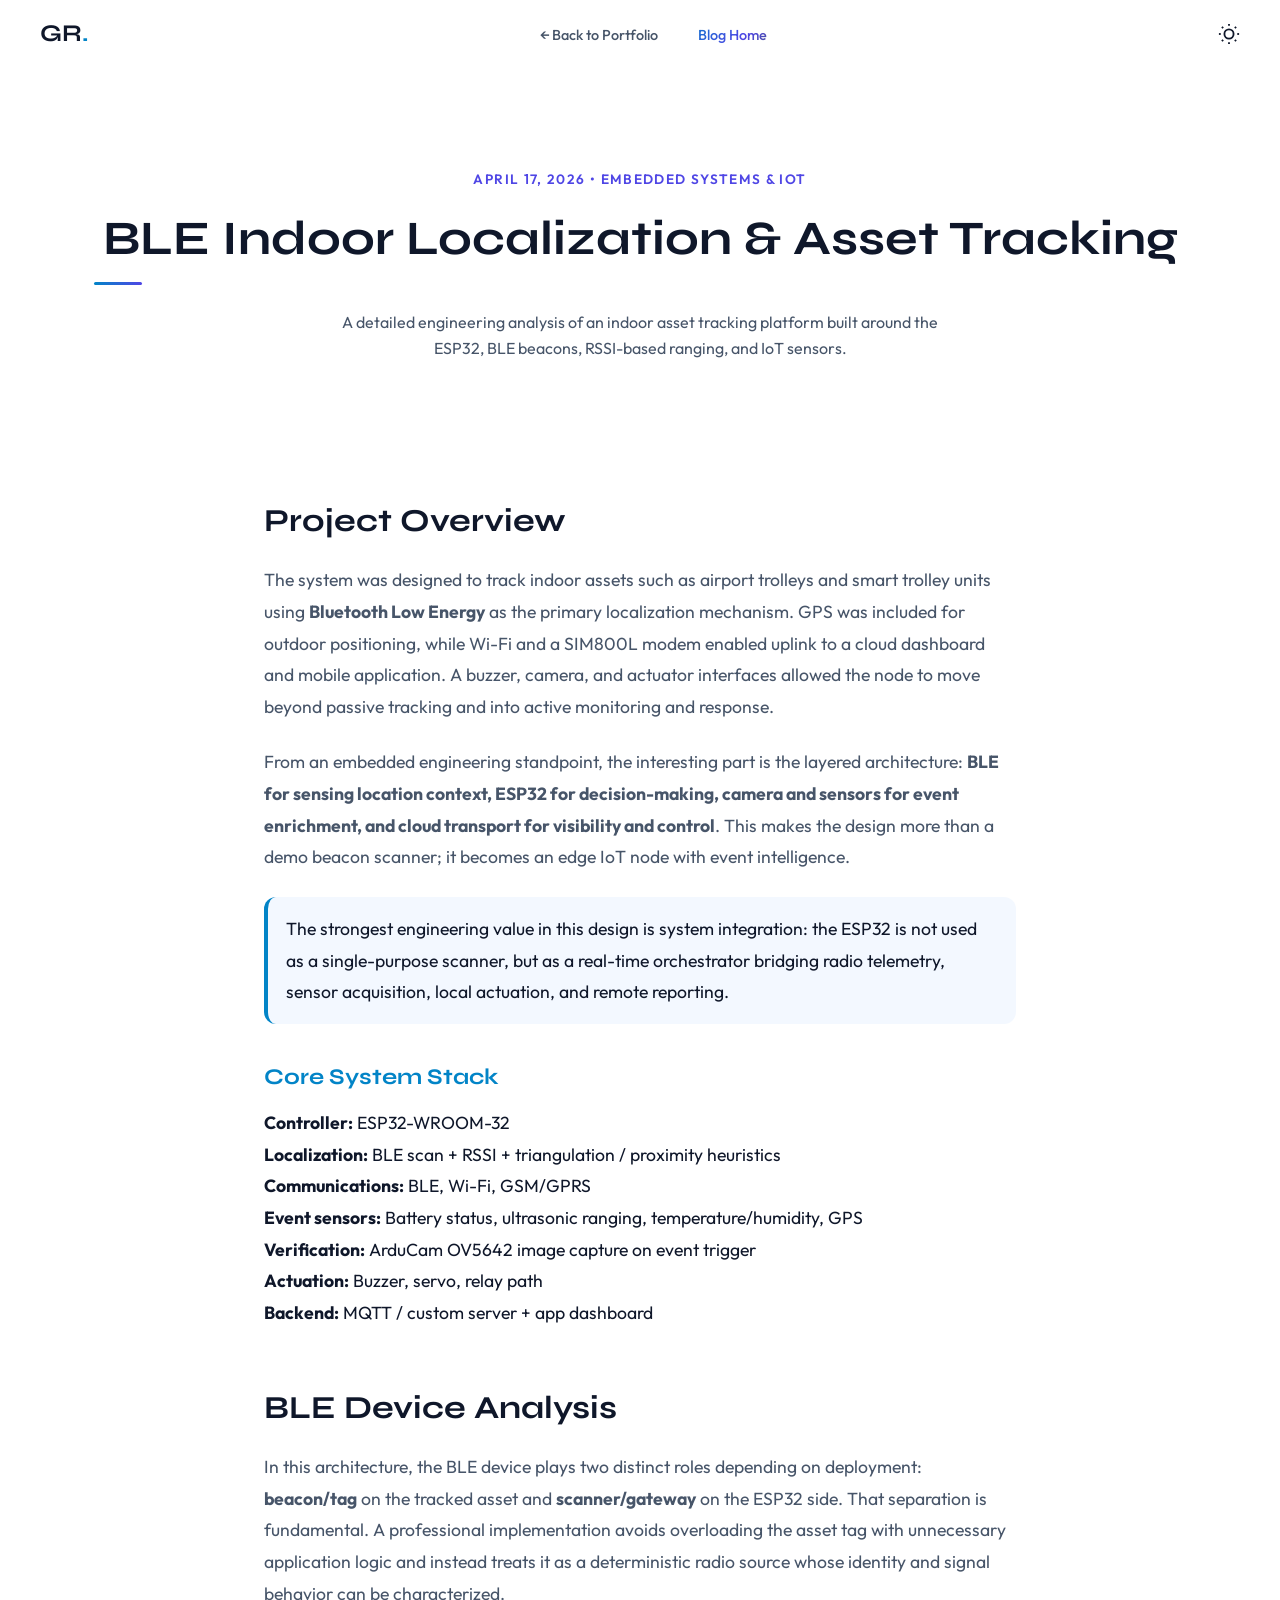
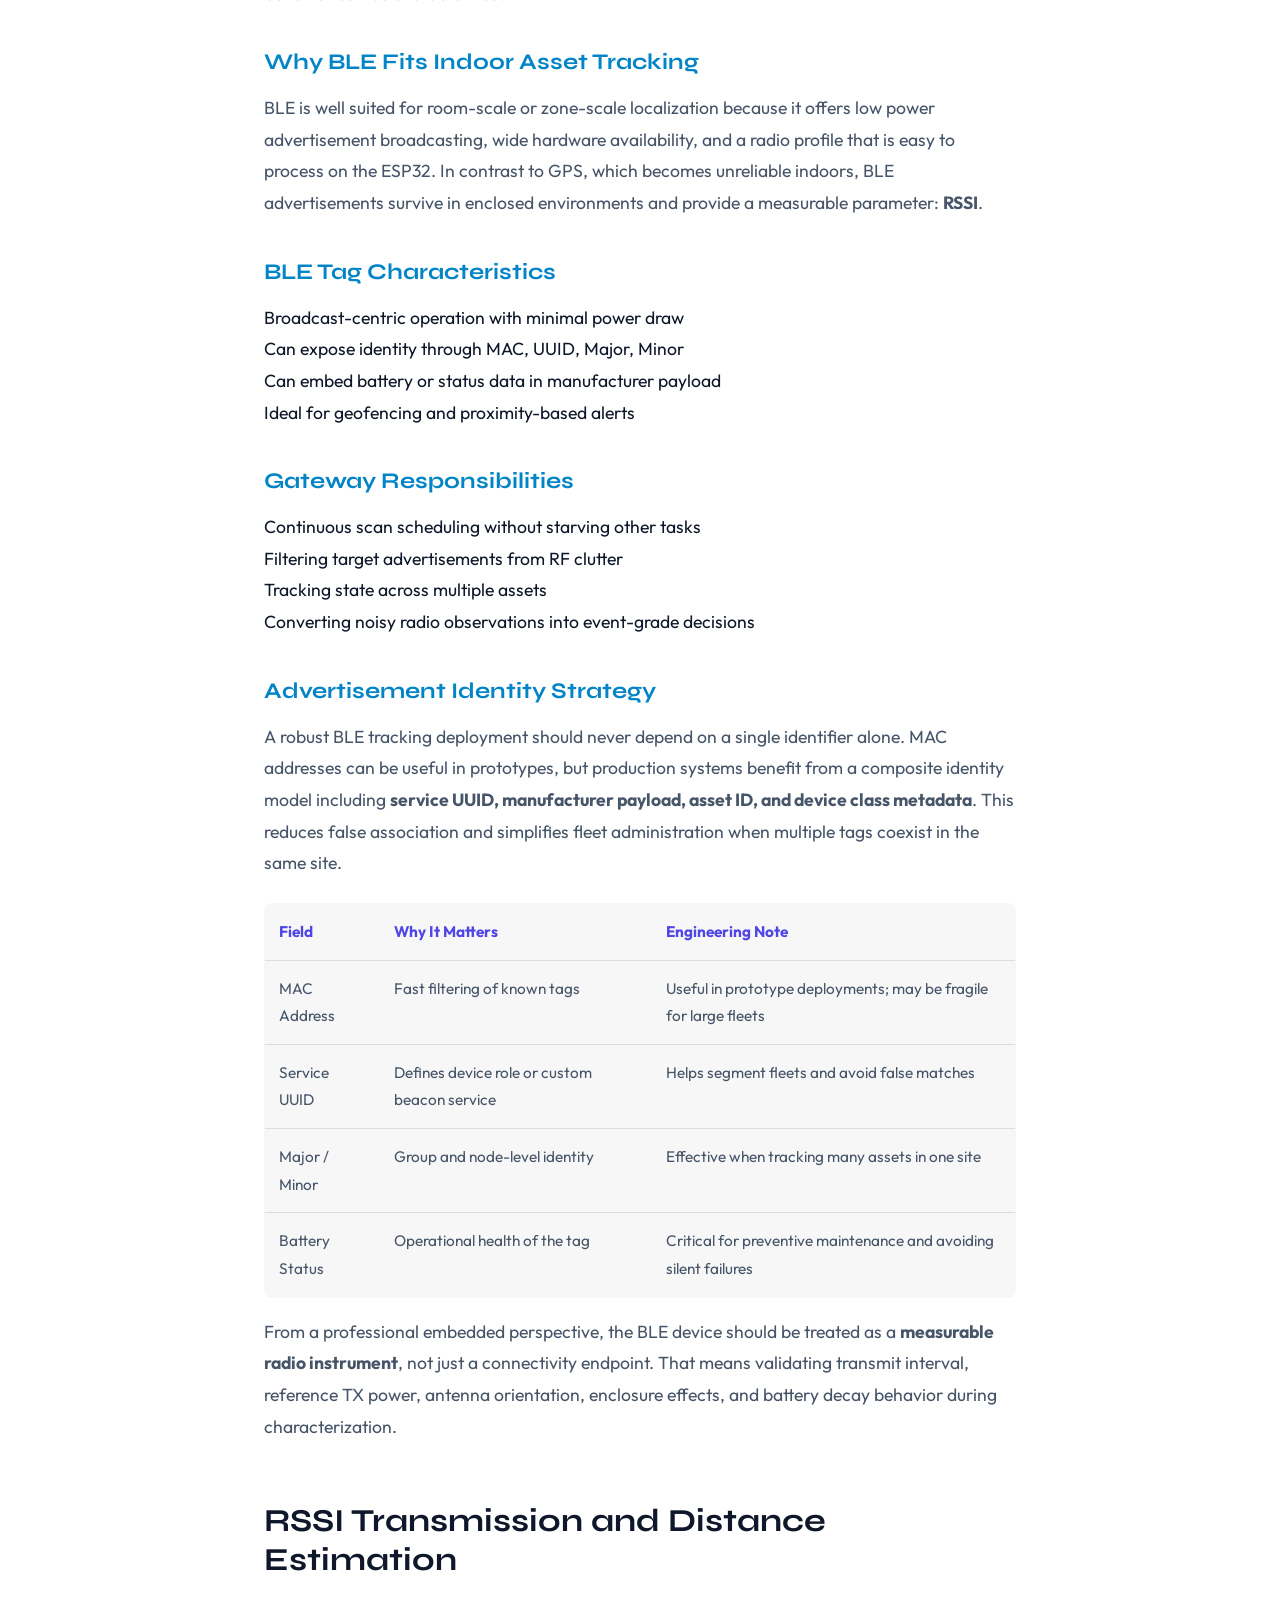
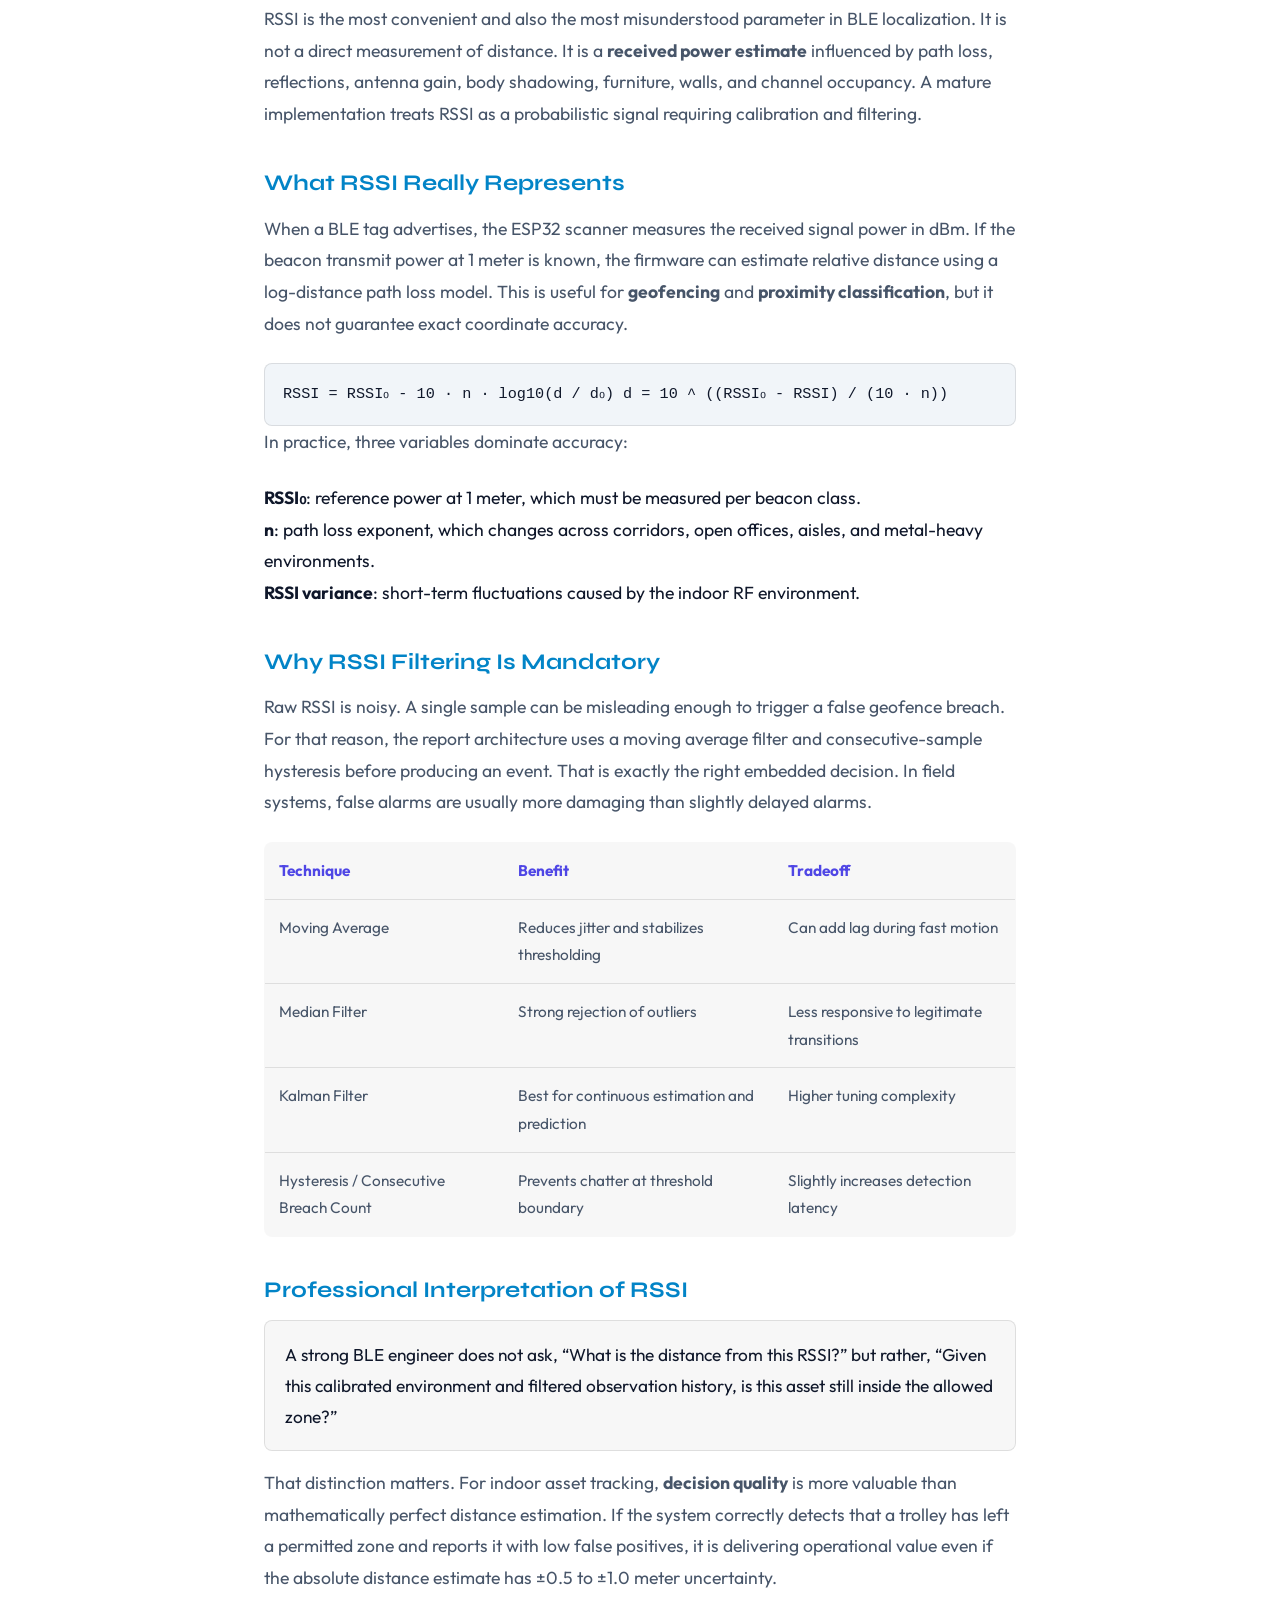
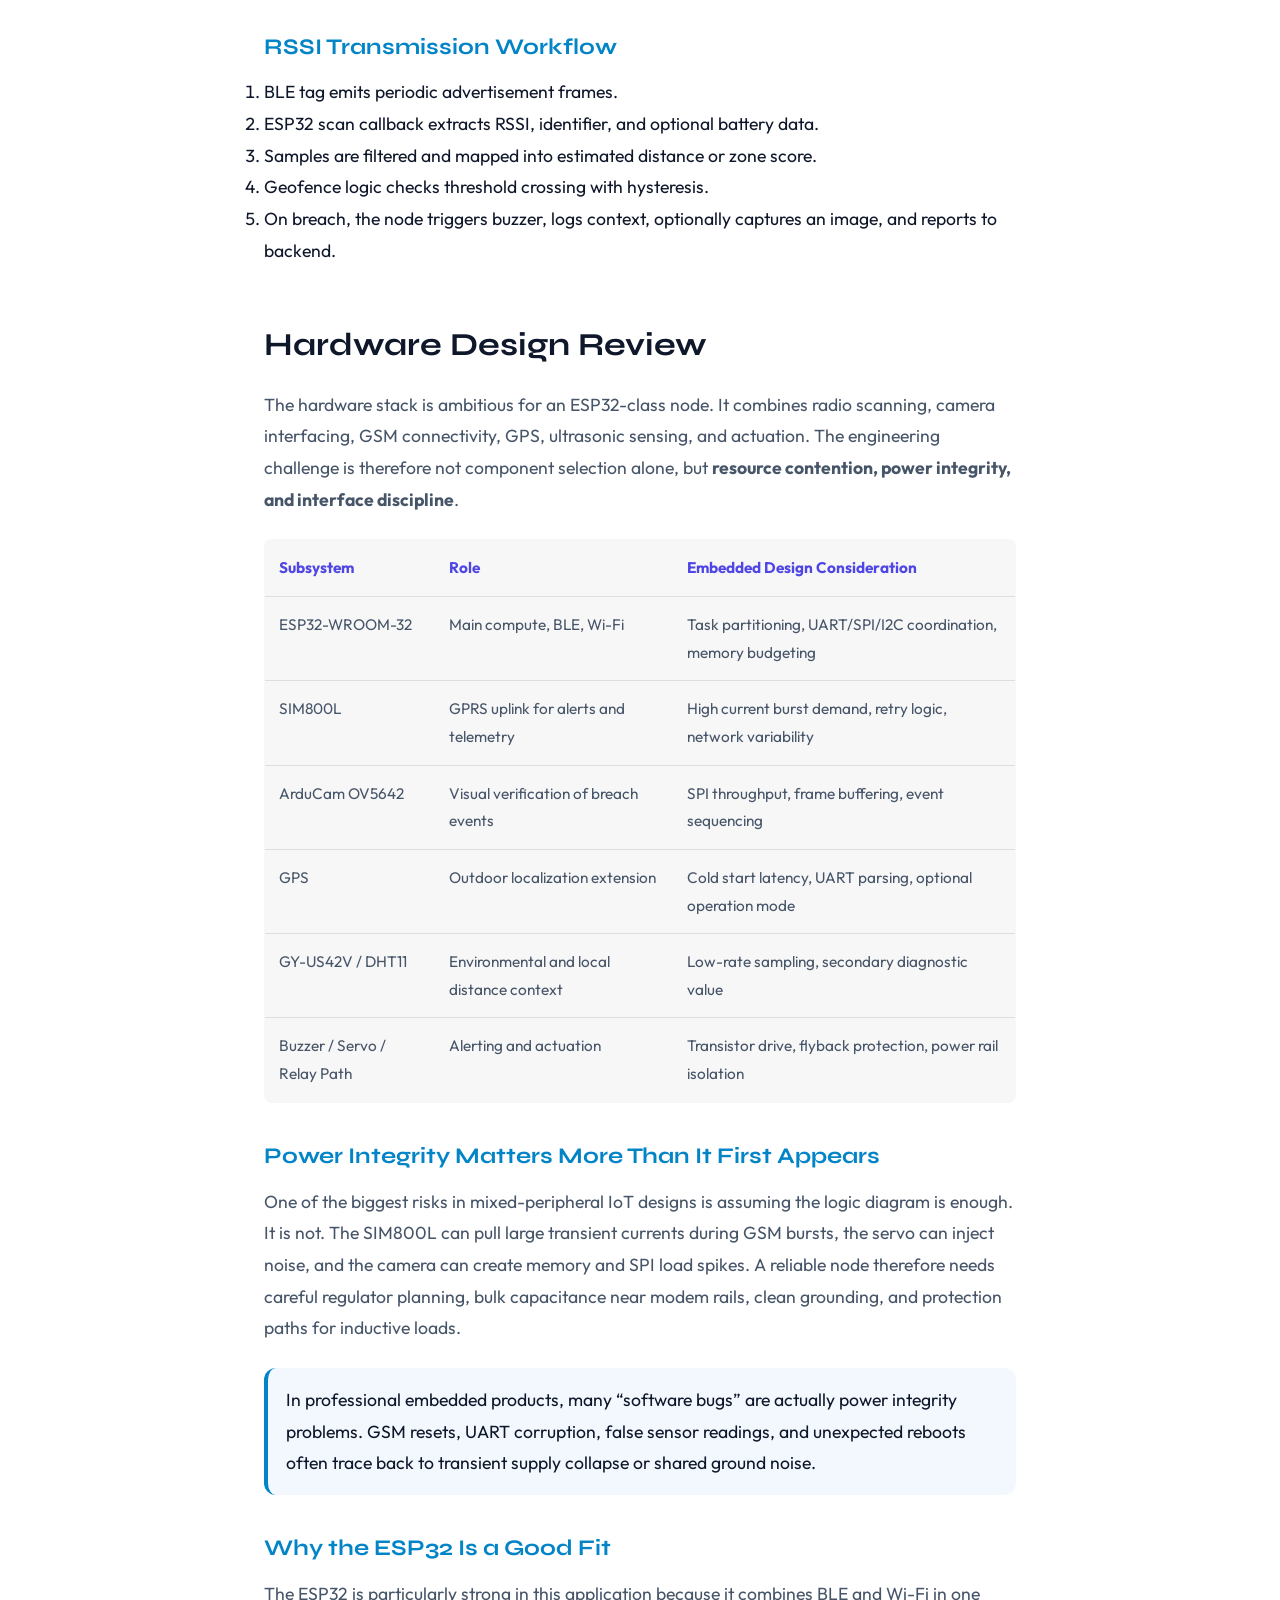
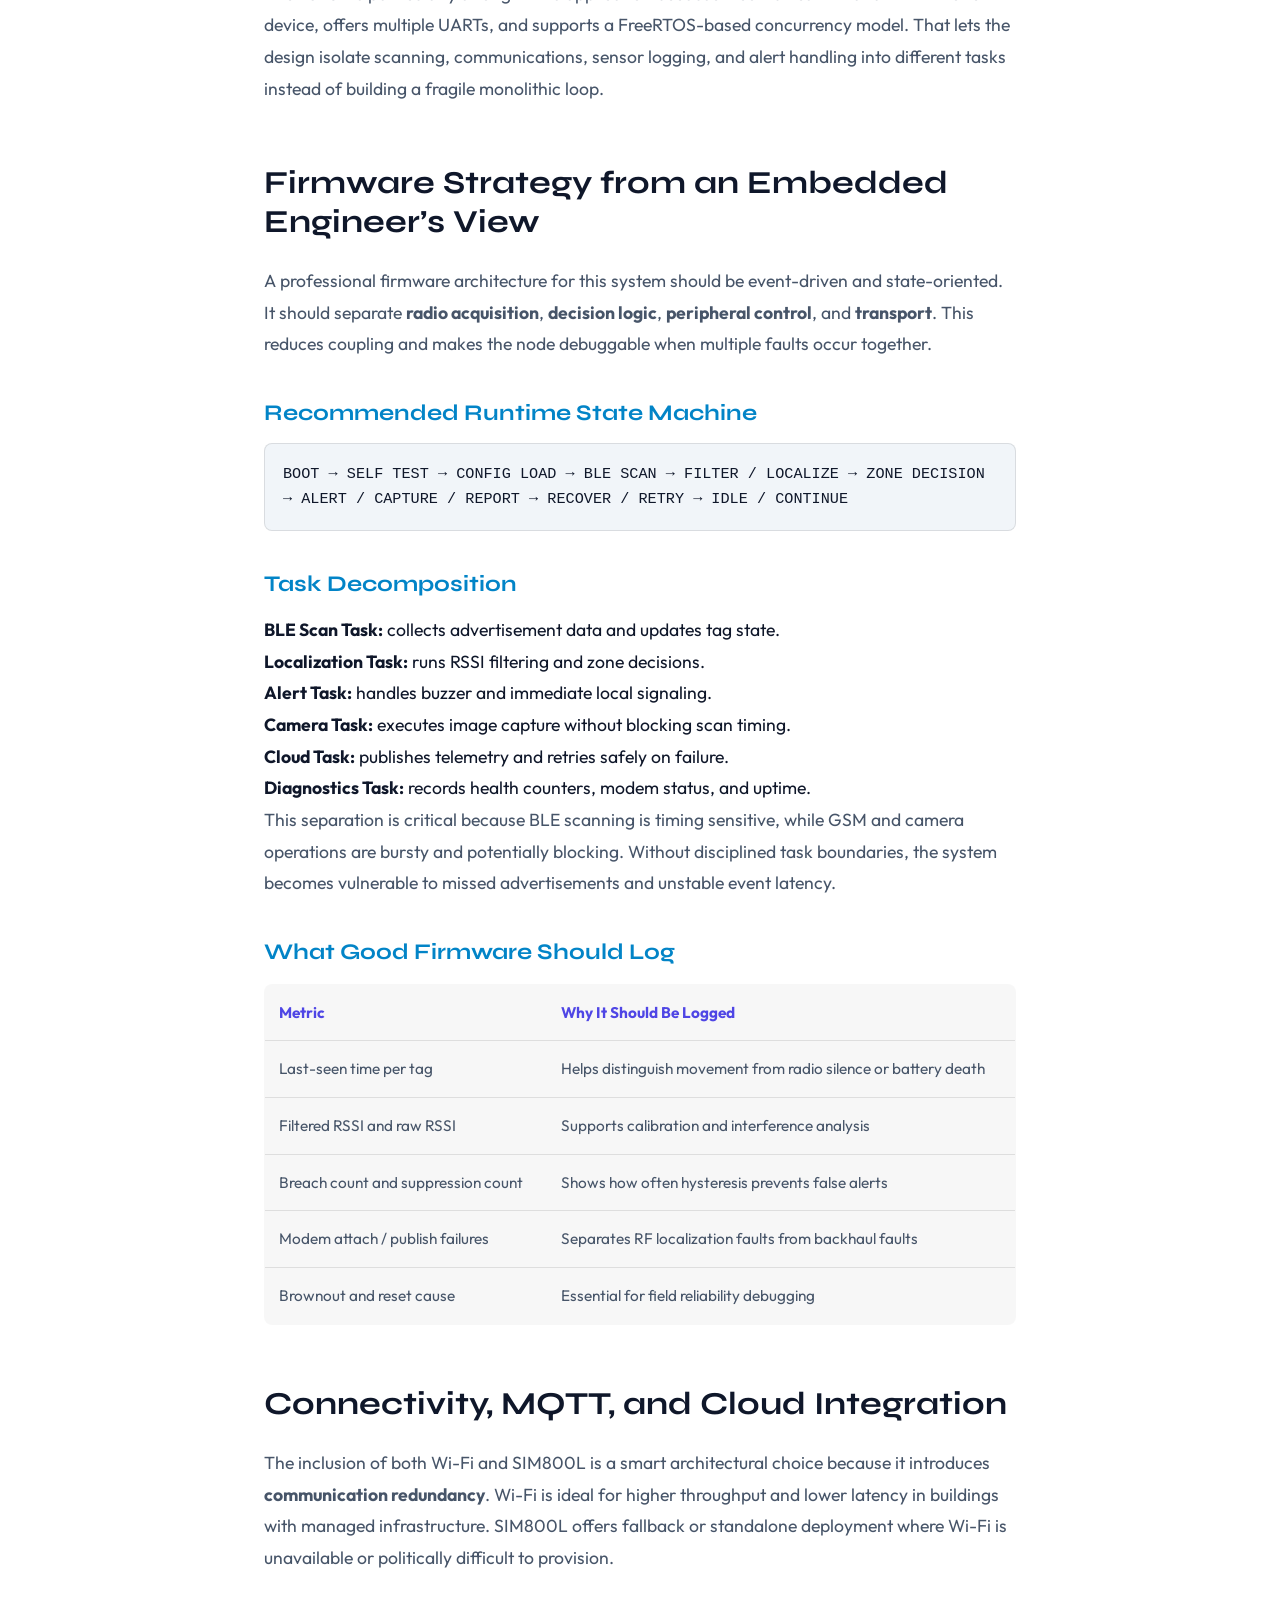
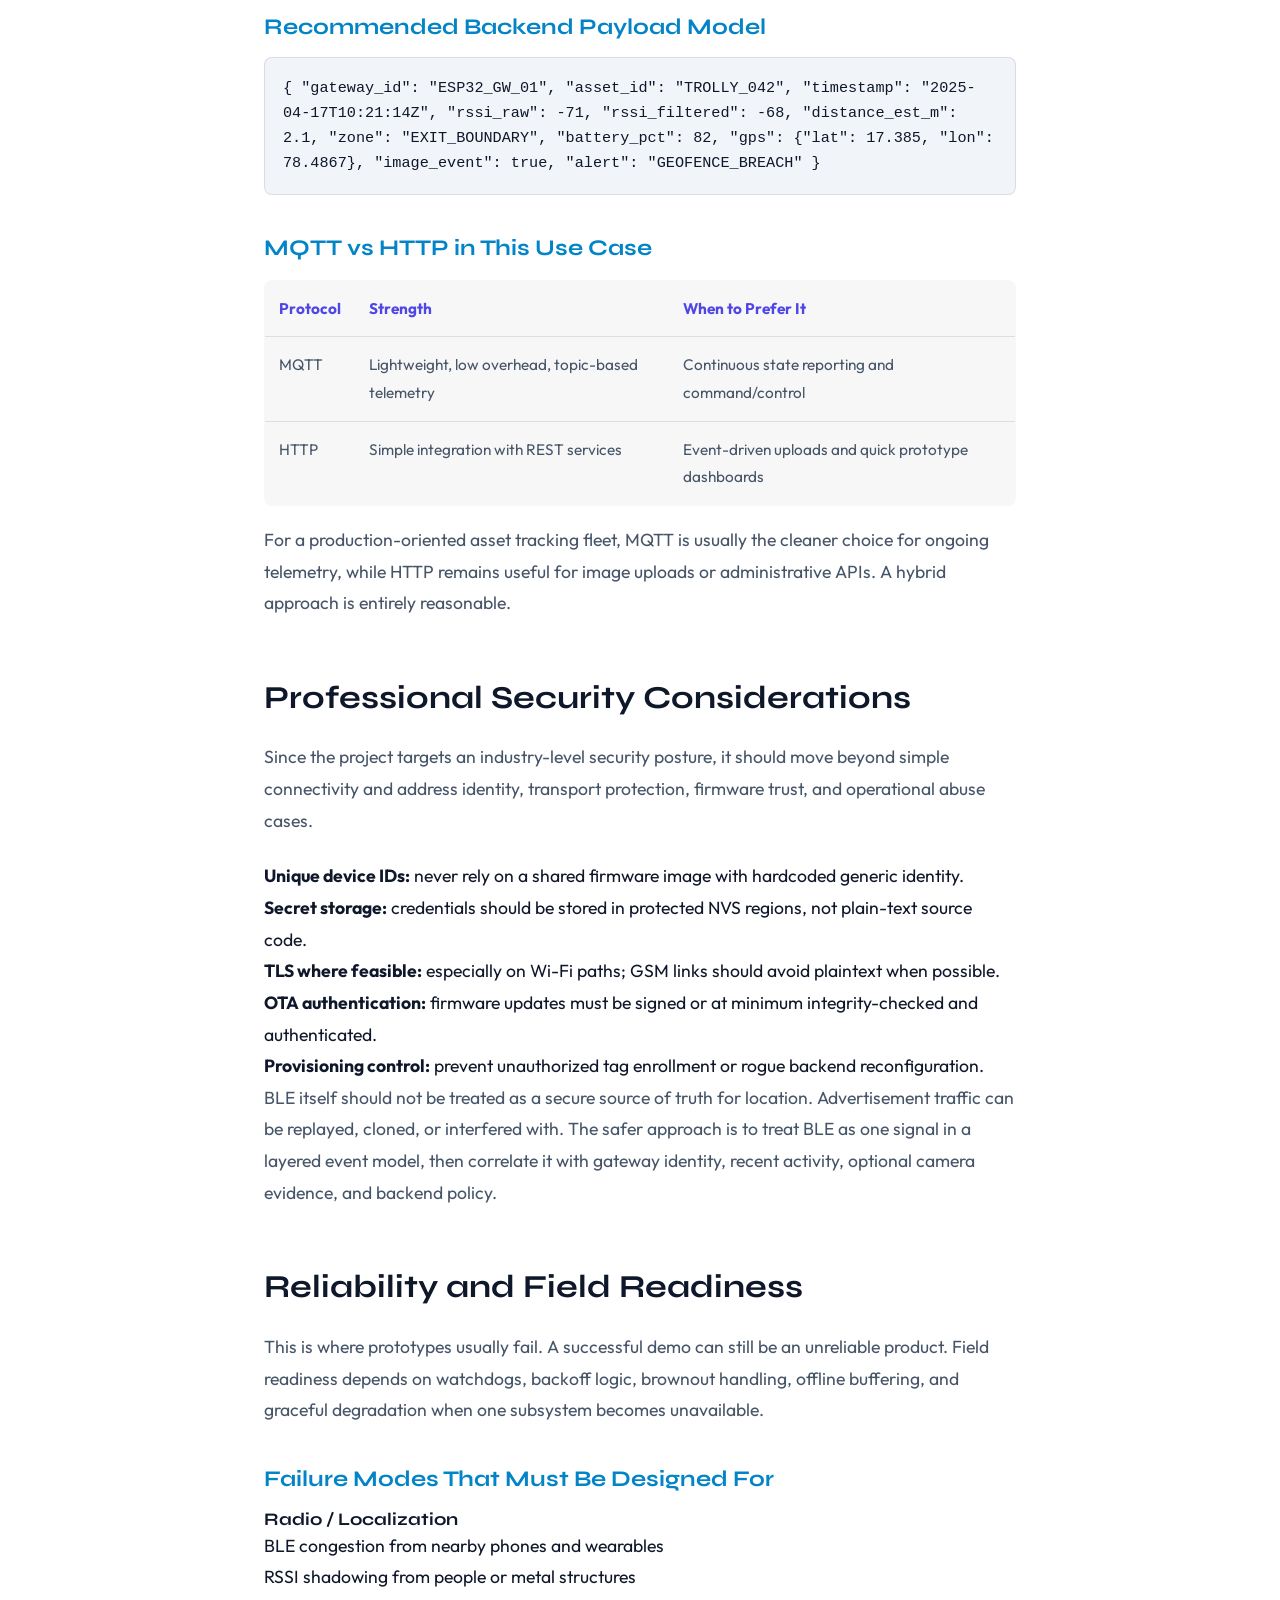
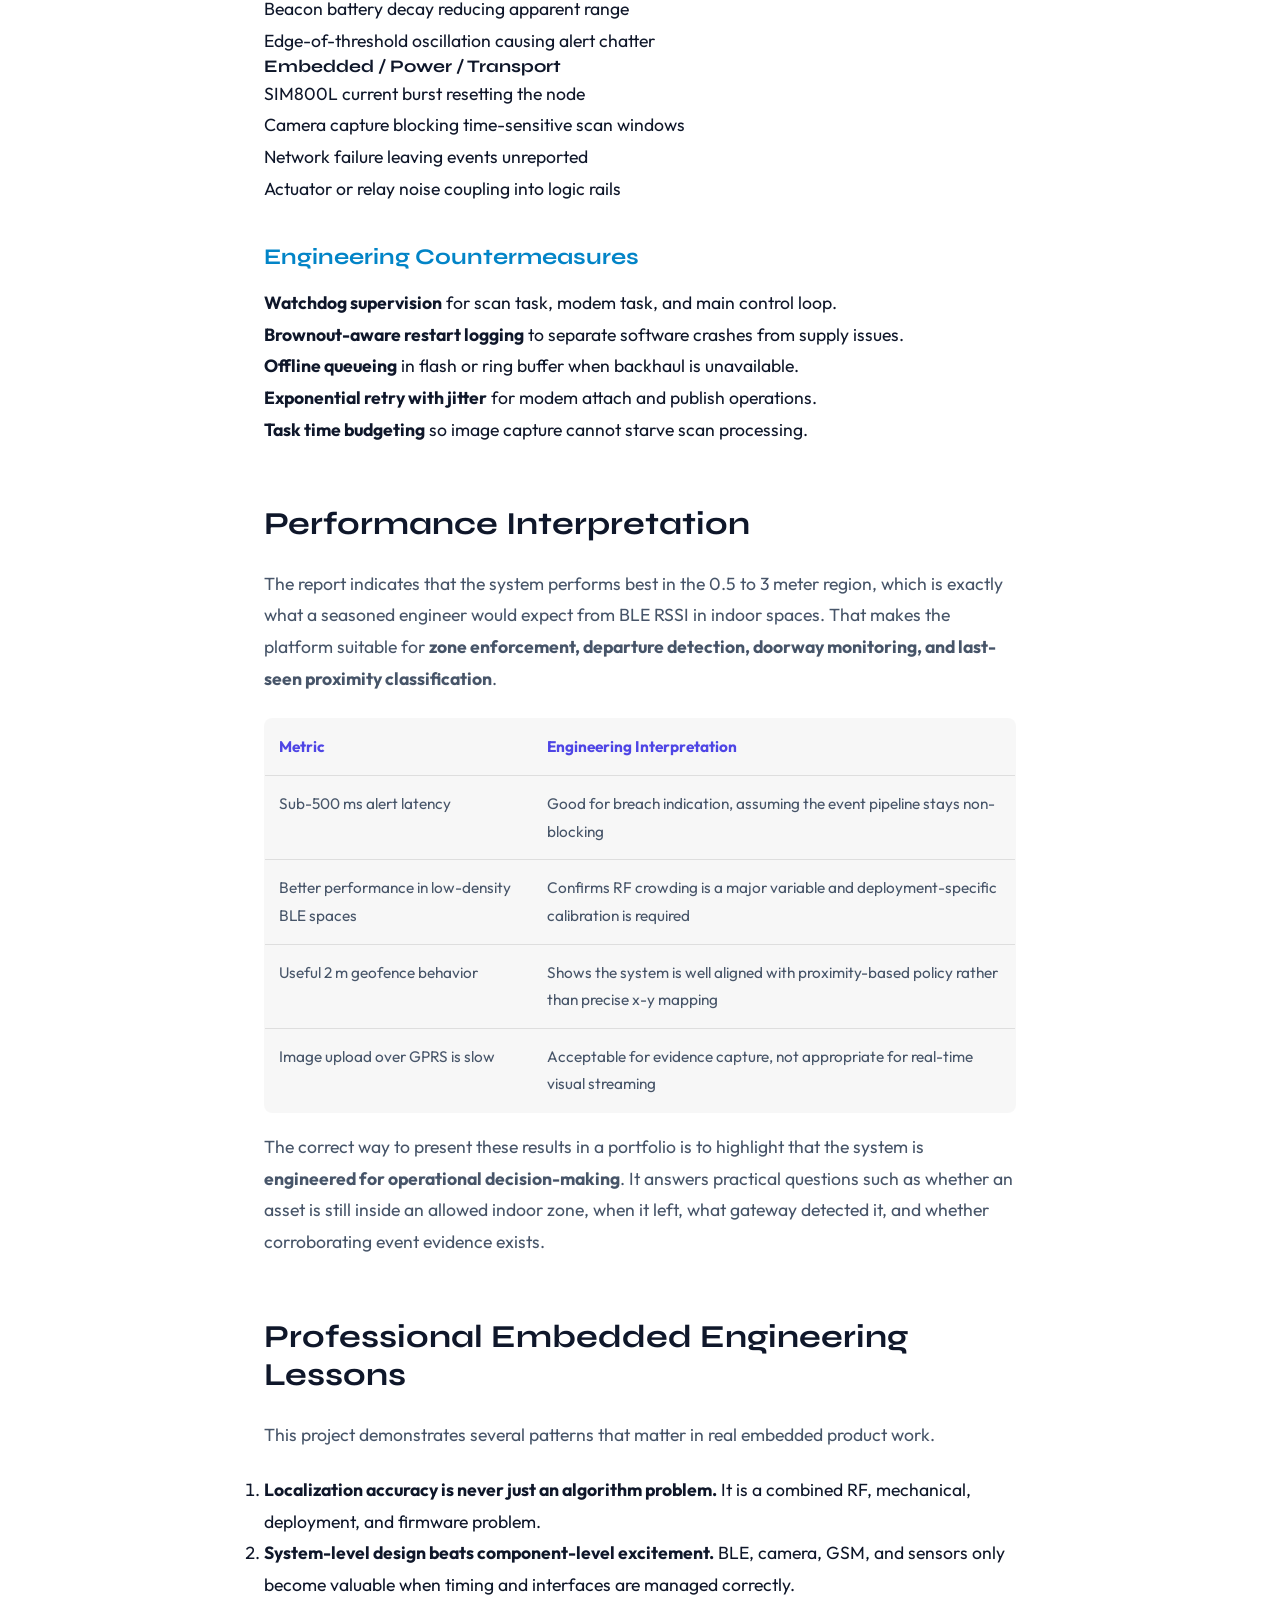
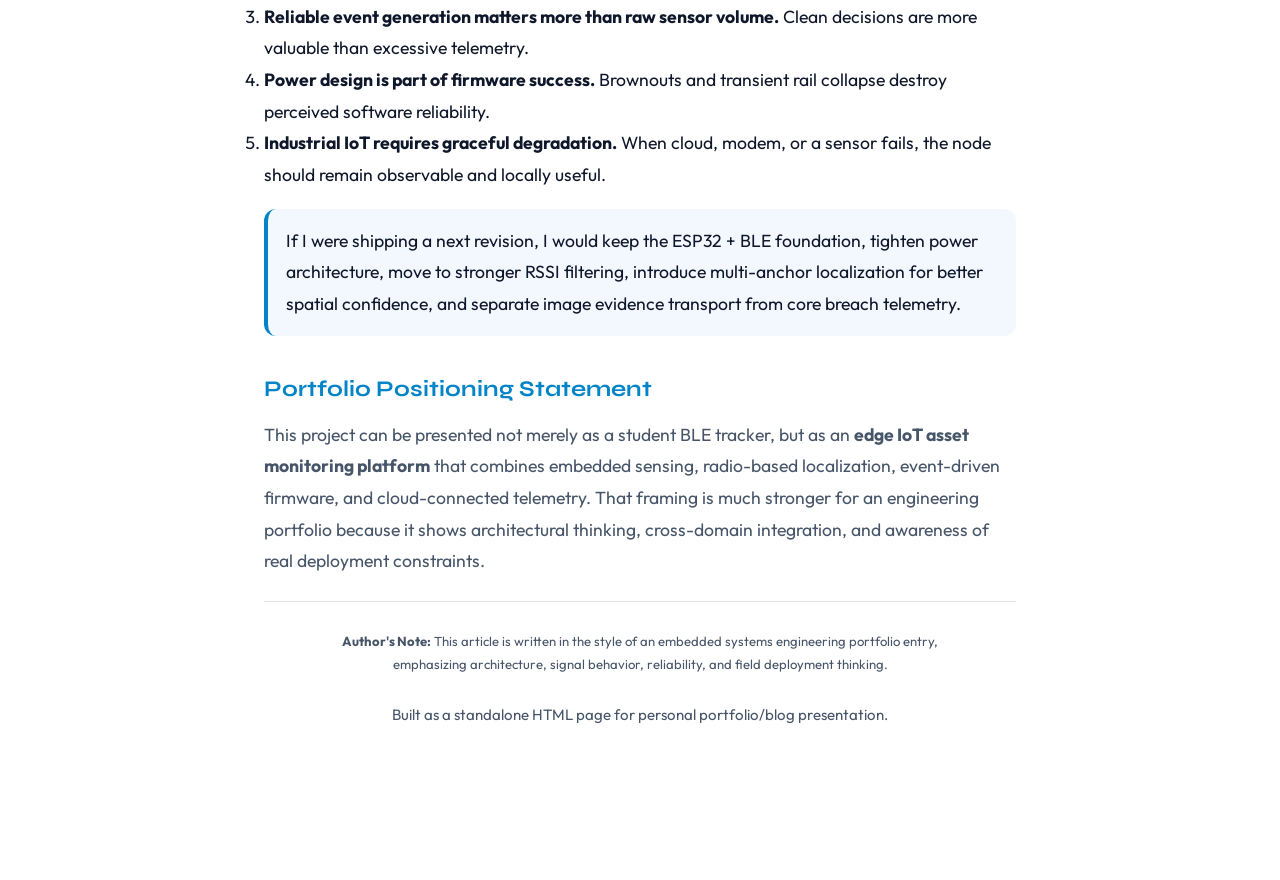
==== ble.html @ b91a42e0 "feat: add blog post for BLE indoor localization and asset tracking project" ====
<!DOCTYPE html>
<html lang="en">
<head>
  <meta charset="UTF-8" />
  <meta name="viewport" content="width=device-width, initial-scale=1.0" />
  <title>BLE Indoor Localization & Asset Tracking — Embedded Engineering Analysis</title>
  <meta name="description" content="A detailed engineering analysis of an indoor asset tracking platform built around the ESP32, BLE beacons, RSSI-based ranging, and IoT sensors." />
  <link rel="preconnect" href="https://fonts.googleapis.com" />
  <link rel="preconnect" href="https://fonts.gstatic.com" crossorigin />
  <link href="https://fonts.googleapis.com/css2?family=Outfit:wght@300;400;500;600;700&family=Syne:wght@400;500;600;700;800&display=swap" rel="stylesheet" />
  <link rel="stylesheet" href="style.css?v=20" />
  <script>
    const savedTheme = localStorage.getItem('theme');
    if (savedTheme === 'light' || (!savedTheme && window.matchMedia('(prefers-color-scheme: light)').matches)) {
      document.documentElement.setAttribute('data-theme', 'light');
    }
  </script>

  <style>
    .blog-header {
      padding: calc(var(--nav-h) + 100px) 40px 60px;
      text-align: center;
      position: relative;
    }
    .blog-meta {
      font-size: 0.85rem;
      color: var(--accent-2);
      text-transform: uppercase;
      letter-spacing: 0.1em;
      font-weight: 600;
      margin-bottom: 20px;
      display: block;
    }
    .blog-content {
      max-width: 800px;
      margin: 0 auto;
      font-size: 1.1rem;
      line-height: 1.8;
      color: var(--text);
    }
    .blog-content p {
      margin-bottom: 24px;
      color: var(--text-muted);
    }
    .blog-content h2 {
      font-size: 2rem;
      margin: 60px 0 24px;
      color: var(--text);
    }
    .blog-content h3 {
      font-size: 1.4rem;
      margin: 40px 0 16px;
      color: var(--accent);
    }
    .eyebrow {
      display: inline-block;
      padding: 8px 12px;
      border: 1px solid var(--surface-border);
      border-radius: 999px;
      color: var(--accent-2);
      background: rgba(140, 240, 216, 0.06);
      font-size: 0.9rem;
      margin-bottom: 18px;
    }
    .chip {
      background: rgba(255, 255, 255, 0.05);
      border: 1px solid var(--surface-border);
      color: var(--text);
      border-radius: 999px;
      padding: 8px 12px;
      font-size: 0.92rem;
      display: inline-block;
      margin: 4px 8px 4px 0;
    }
    .grid {
      display: grid;
      grid-template-columns: 1fr 1fr;
      gap: 24px;
      margin: 34px 0;
    }
    .card {
      background: var(--surface);
      border: 1px solid var(--surface-border);
      border-radius: var(--radius);
      padding: 24px;
    }
    .callout {
      border-left: 4px solid var(--accent);
      padding: 16px 18px;
      background: rgba(106, 166, 255, 0.08);
      border-radius: 12px;
      color: var(--text);
      margin: 18px 0;
    }
    .two-col {
      display: grid;
      grid-template-columns: repeat(2, minmax(0, 1fr));
      gap: 20px;
      margin-top: 18px;
    }
    table {
      width: 100%;
      border-collapse: collapse;
      overflow: hidden;
      border-radius: var(--radius-sm);
      margin: 18px 0;
      border: 1px solid var(--surface-border);
      background: var(--surface);
    }
    th,
    td {
      padding: 14px 14px;
      border-bottom: 1px solid var(--surface-border);
      text-align: left;
      vertical-align: top;
      font-size: 0.96rem;
    }
    th {
      color: var(--accent-2);
      background: rgba(255, 255, 255, 0.03);
      font-weight: 700;
    }
    td {
      color: var(--text-muted);
    }
    .code {
      background: var(--bg-alt);
      border: 1px solid var(--surface-border);
      border-radius: var(--radius-sm);
      padding: 18px;
      overflow-x: auto;
      font-size: 0.95rem;
      line-height: 1.65;
      font-family: 'Fira Code', monospace;
      color: var(--text);
    }
    .quote {
      font-size: 1.08rem;
      color: var(--text);
      margin: 16px 0;
      padding: 18px 20px;
      border: 1px solid var(--surface-border);
      border-radius: var(--radius-sm);
      background: var(--surface);
    }
    .small {
      font-size: 0.94rem;
      color: var(--text-muted);
    }
    @media (max-width: 900px) {
      .grid,
      .two-col {
        grid-template-columns: 1fr;
      }
      .blog-header {
        padding-top: calc(var(--nav-h) + 60px);
      }
      .card {
        padding: 20px;
      }
    }
  </style>
</head>
<body>
  <!-- ─── NAV ──────────────────────────────────────────────── -->
  <nav id="navbar" class="scrolled">
    <a href="index.html" class="nav-logo">GR<span class="accent">.</span></a>
    <ul class="nav-links">
      <li><a href="index.html">&larr; Back to Portfolio</a></li>
      <li><a href="blog.html" class="gradient-text">Blog Home</a></li>
    </ul>
    <div class="nav-controls" style="display: flex; align-items: center; gap: 16px;">
      <button id="theme-toggle" class="theme-btn" aria-label="Toggle theme" style="background: transparent; border: none; color: var(--text); cursor: pointer; display: flex; align-items: center;">
        <svg class="sun-icon" viewBox="0 0 24 24" fill="none" stroke="currentColor" stroke-width="2" style="width: 22px; height: 22px;">
          <circle cx="12" cy="12" r="5"></circle>
          <line x1="12" y1="1" x2="12" y2="3"></line>
          <line x1="12" y1="21" x2="12" y2="23"></line>
          <line x1="4.22" y1="4.22" x2="5.64" y2="5.64"></line>
          <line x1="18.36" y1="18.36" x2="19.78" y2="19.78"></line>
          <line x1="1" y1="12" x2="3" y2="12"></line>
          <line x1="21" y1="12" x2="23" y2="12"></line>
          <line x1="4.22" y1="19.78" x2="5.64" y2="18.36"></line>
          <line x1="18.36" y1="5.64" x2="19.78" y2="4.22"></line>
        </svg>
        <svg class="moon-icon" viewBox="0 0 24 24" fill="none" stroke="currentColor" stroke-width="2" style="width: 22px; height: 22px; display: none;">
          <path d="M21 12.79A9 9 0 1 1 11.21 3 7 7 0 0 0 21 12.79z"></path>
        </svg>
      </button>
      <button id="hamburger" aria-label="Toggle menu">
        <span></span><span></span><span></span>
      </button>
    </div>
  </nav>

  <!-- ─── HEADER ───────────────────────────────────────────── -->
  <header class="blog-header">
    <div class="container">
      <span class="blog-meta">April 17, 2026 • Embedded Systems & IoT</span>
      <h1 class="section-title" style="margin-bottom: 24px;">BLE Indoor Localization & Asset Tracking</h1>
      <p style="color: var(--text-muted); max-width: 600px; margin: 0 auto;">A detailed engineering analysis of an indoor asset tracking platform built around the ESP32, BLE beacons, RSSI-based ranging, and IoT sensors.</p>
    </div>
  </header>

  <!-- ─── CONTENT ──────────────────────────────────────────── -->
  <main class="section" style="padding-top: 20px;">
    <div class="container blog-content">
        <section id="overview">
            <h2>Project Overview</h2>
            <p>
                The system was designed to track indoor assets such as airport trolleys and smart trolley units
                using <strong>Bluetooth Low Energy</strong> as the primary localization mechanism. GPS was
                included for outdoor positioning, while Wi-Fi and a SIM800L modem enabled uplink to a cloud
                dashboard and mobile application. A buzzer, camera, and actuator interfaces allowed the node to
                move beyond passive tracking and into active monitoring and response.
            </p>
            <p>
                From an embedded engineering standpoint, the interesting part is the layered architecture:
                <strong>BLE for sensing location context, ESP32 for decision-making, camera and sensors for
                    event enrichment, and cloud transport for visibility and control</strong>. This makes the
                design more than a demo beacon scanner; it becomes an edge IoT node with event intelligence.
            </p>
            <div class="callout">
                The strongest engineering value in this design is system integration: the ESP32 is not used as a
                single-purpose scanner, but as a real-time orchestrator bridging radio telemetry, sensor
                acquisition, local actuation, and remote reporting.
            </div>
            <h3>Core System Stack</h3>
            <ul>
                <li><strong>Controller:</strong> ESP32-WROOM-32</li>
                <li><strong>Localization:</strong> BLE scan + RSSI + triangulation / proximity heuristics</li>
                <li><strong>Communications:</strong> BLE, Wi-Fi, GSM/GPRS</li>
                <li><strong>Event sensors:</strong> Battery status, ultrasonic ranging, temperature/humidity,
                    GPS</li>
                <li><strong>Verification:</strong> ArduCam OV5642 image capture on event trigger</li>
                <li><strong>Actuation:</strong> Buzzer, servo, relay path</li>
                <li><strong>Backend:</strong> MQTT / custom server + app dashboard</li>
            </ul>
        </section>

        <section id="ble-device">
            <h2>BLE Device Analysis</h2>
            <p>
                In this architecture, the BLE device plays two distinct roles depending on deployment:
                <strong>beacon/tag</strong> on the tracked asset and <strong>scanner/gateway</strong> on the ESP32 side.
                That separation is fundamental. A professional implementation avoids overloading the asset tag with
                unnecessary application logic and instead treats it as a deterministic radio source whose identity and
                signal behavior can be characterized.
            </p>

            <h3>Why BLE Fits Indoor Asset Tracking</h3>
            <p>
                BLE is well suited for room-scale or zone-scale localization because it offers low power advertisement
                broadcasting, wide hardware availability, and a radio profile that is easy to process on the ESP32. In
                contrast to GPS, which becomes unreliable indoors, BLE advertisements survive in enclosed environments
                and provide a measurable parameter: <strong>RSSI</strong>.
            </p>

            <h3>BLE Tag Characteristics</h3>
            <ul>
                <li>Broadcast-centric operation with minimal power draw</li>
                <li>Can expose identity through MAC, UUID, Major, Minor</li>
                <li>Can embed battery or status data in manufacturer payload</li>
                <li>Ideal for geofencing and proximity-based alerts</li>
            </ul>
            <h3>Gateway Responsibilities</h3>
            <ul>
                <li>Continuous scan scheduling without starving other tasks</li>
                <li>Filtering target advertisements from RF clutter</li>
                <li>Tracking state across multiple assets</li>
                <li>Converting noisy radio observations into event-grade decisions</li>
            </ul>

            <h3>Advertisement Identity Strategy</h3>
            <p>
                A robust BLE tracking deployment should never depend on a single identifier alone. MAC addresses can be
                useful in prototypes, but production systems benefit from a composite identity model including
                <strong>service UUID, manufacturer payload, asset ID, and device class metadata</strong>. This reduces
                false association and simplifies fleet administration when multiple tags coexist in the same site.
            </p>

            <table>
                <thead>
                    <tr>
                        <th>Field</th>
                        <th>Why It Matters</th>
                        <th>Engineering Note</th>
                    </tr>
                </thead>
                <tbody>
                    <tr>
                        <td>MAC Address</td>
                        <td>Fast filtering of known tags</td>
                        <td>Useful in prototype deployments; may be fragile for large fleets</td>
                    </tr>
                    <tr>
                        <td>Service UUID</td>
                        <td>Defines device role or custom beacon service</td>
                        <td>Helps segment fleets and avoid false matches</td>
                    </tr>
                    <tr>
                        <td>Major / Minor</td>
                        <td>Group and node-level identity</td>
                        <td>Effective when tracking many assets in one site</td>
                    </tr>
                    <tr>
                        <td>Battery Status</td>
                        <td>Operational health of the tag</td>
                        <td>Critical for preventive maintenance and avoiding silent failures</td>
                    </tr>
                </tbody>
            </table>

            <p>
                From a professional embedded perspective, the BLE device should be treated as a <strong>measurable radio
                    instrument</strong>, not just a connectivity endpoint. That means validating transmit interval,
                reference TX power, antenna orientation, enclosure effects, and battery decay behavior during
                characterization.
            </p>
        </section>

        <section id="rssi">
            <h2>RSSI Transmission and Distance Estimation</h2>
            <p>
                RSSI is the most convenient and also the most misunderstood parameter in BLE localization. It is not a
                direct measurement of distance. It is a <strong>received power estimate</strong> influenced by path
                loss, reflections, antenna gain, body shadowing, furniture, walls, and channel occupancy. A mature
                implementation treats RSSI as a probabilistic signal requiring calibration and filtering.
            </p>

            <h3>What RSSI Really Represents</h3>
            <p>
                When a BLE tag advertises, the ESP32 scanner measures the received signal power in dBm. If the beacon
                transmit power at 1 meter is known, the firmware can estimate relative distance using a log-distance
                path loss model. This is useful for <strong>geofencing</strong> and <strong>proximity
                    classification</strong>, but it does not guarantee exact coordinate accuracy.
            </p>

            <div class="code">RSSI = RSSI₀ - 10 · n · log10(d / d₀)

                d = 10 ^ ((RSSI₀ - RSSI) / (10 · n))</div>

            <p>
                In practice, three variables dominate accuracy:
            </p>
            <ul>
                <li><strong>RSSI₀</strong>: reference power at 1 meter, which must be measured per beacon class.</li>
                <li><strong>n</strong>: path loss exponent, which changes across corridors, open offices, aisles, and
                    metal-heavy environments.</li>
                <li><strong>RSSI variance</strong>: short-term fluctuations caused by the indoor RF environment.</li>
            </ul>

            <h3>Why RSSI Filtering Is Mandatory</h3>
            <p>
                Raw RSSI is noisy. A single sample can be misleading enough to trigger a false geofence breach. For that
                reason, the report architecture uses a moving average filter and consecutive-sample hysteresis before
                producing an event. That is exactly the right embedded decision. In field systems, false alarms are
                usually more damaging than slightly delayed alarms.
            </p>

            <table>
                <thead>
                    <tr>
                        <th>Technique</th>
                        <th>Benefit</th>
                        <th>Tradeoff</th>
                    </tr>
                </thead>
                <tbody>
                    <tr>
                        <td>Moving Average</td>
                        <td>Reduces jitter and stabilizes thresholding</td>
                        <td>Can add lag during fast motion</td>
                    </tr>
                    <tr>
                        <td>Median Filter</td>
                        <td>Strong rejection of outliers</td>
                        <td>Less responsive to legitimate transitions</td>
                    </tr>
                    <tr>
                        <td>Kalman Filter</td>
                        <td>Best for continuous estimation and prediction</td>
                        <td>Higher tuning complexity</td>
                    </tr>
                    <tr>
                        <td>Hysteresis / Consecutive Breach Count</td>
                        <td>Prevents chatter at threshold boundary</td>
                        <td>Slightly increases detection latency</td>
                    </tr>
                </tbody>
            </table>

            <h3>Professional Interpretation of RSSI</h3>
            <div class="quote">
                A strong BLE engineer does not ask, “What is the distance from this RSSI?” but rather, “Given this
                calibrated environment and filtered observation history, is this asset still inside the allowed zone?”
            </div>

            <p>
                That distinction matters. For indoor asset tracking, <strong>decision quality</strong> is more valuable
                than mathematically perfect distance estimation. If the system correctly detects that a trolley has left
                a permitted zone and reports it with low false positives, it is delivering operational value even if the
                absolute distance estimate has ±0.5 to ±1.0 meter uncertainty.
            </p>

            <h3>RSSI Transmission Workflow</h3>
            <ol>
                <li>BLE tag emits periodic advertisement frames.</li>
                <li>ESP32 scan callback extracts RSSI, identifier, and optional battery data.</li>
                <li>Samples are filtered and mapped into estimated distance or zone score.</li>
                <li>Geofence logic checks threshold crossing with hysteresis.</li>
                <li>On breach, the node triggers buzzer, logs context, optionally captures an image, and reports to
                    backend.</li>
            </ol>
        </section>

        <section id="hardware">
            <h2>Hardware Design Review</h2>
            <p>
                The hardware stack is ambitious for an ESP32-class node. It combines radio scanning, camera interfacing,
                GSM connectivity, GPS, ultrasonic sensing, and actuation. The engineering challenge is therefore not
                component selection alone, but <strong>resource contention, power integrity, and interface
                    discipline</strong>.
            </p>

            <table>
                <thead>
                    <tr>
                        <th>Subsystem</th>
                        <th>Role</th>
                        <th>Embedded Design Consideration</th>
                    </tr>
                </thead>
                <tbody>
                    <tr>
                        <td>ESP32-WROOM-32</td>
                        <td>Main compute, BLE, Wi-Fi</td>
                        <td>Task partitioning, UART/SPI/I2C coordination, memory budgeting</td>
                    </tr>
                    <tr>
                        <td>SIM800L</td>
                        <td>GPRS uplink for alerts and telemetry</td>
                        <td>High current burst demand, retry logic, network variability</td>
                    </tr>
                    <tr>
                        <td>ArduCam OV5642</td>
                        <td>Visual verification of breach events</td>
                        <td>SPI throughput, frame buffering, event sequencing</td>
                    </tr>
                    <tr>
                        <td>GPS</td>
                        <td>Outdoor localization extension</td>
                        <td>Cold start latency, UART parsing, optional operation mode</td>
                    </tr>
                    <tr>
                        <td>GY-US42V / DHT11</td>
                        <td>Environmental and local distance context</td>
                        <td>Low-rate sampling, secondary diagnostic value</td>
                    </tr>
                    <tr>
                        <td>Buzzer / Servo / Relay Path</td>
                        <td>Alerting and actuation</td>
                        <td>Transistor drive, flyback protection, power rail isolation</td>
                    </tr>
                </tbody>
            </table>

            <h3>Power Integrity Matters More Than It First Appears</h3>
            <p>
                One of the biggest risks in mixed-peripheral IoT designs is assuming the logic diagram is enough. It is
                not. The SIM800L can pull large transient currents during GSM bursts, the servo can inject noise, and
                the camera can create memory and SPI load spikes. A reliable node therefore needs careful regulator
                planning, bulk capacitance near modem rails, clean grounding, and protection paths for inductive loads.
            </p>

            <div class="callout">
                In professional embedded products, many “software bugs” are actually power integrity problems. GSM
                resets, UART corruption, false sensor readings, and unexpected reboots often trace back to transient
                supply collapse or shared ground noise.
            </div>

            <h3>Why the ESP32 Is a Good Fit</h3>
            <p>
                The ESP32 is particularly strong in this application because it combines BLE and Wi-Fi in one device,
                offers multiple UARTs, and supports a FreeRTOS-based concurrency model. That lets the design isolate
                scanning, communications, sensor logging, and alert handling into different tasks instead of building a
                fragile monolithic loop.
            </p>
        </section>

        <section id="firmware">
            <h2>Firmware Strategy from an Embedded Engineer’s View</h2>
            <p>
                A professional firmware architecture for this system should be event-driven and state-oriented. It
                should separate <strong>radio acquisition</strong>, <strong>decision logic</strong>, <strong>peripheral
                    control</strong>, and <strong>transport</strong>. This reduces coupling and makes the node
                debuggable when multiple faults occur together.
            </p>

            <h3>Recommended Runtime State Machine</h3>
            <div class="code">BOOT → SELF TEST → CONFIG LOAD → BLE SCAN → FILTER / LOCALIZE →
                ZONE DECISION → ALERT / CAPTURE / REPORT → RECOVER / RETRY → IDLE / CONTINUE</div>

            <h3>Task Decomposition</h3>
            <ul>
                <li><strong>BLE Scan Task:</strong> collects advertisement data and updates tag state.</li>
                <li><strong>Localization Task:</strong> runs RSSI filtering and zone decisions.</li>
                <li><strong>Alert Task:</strong> handles buzzer and immediate local signaling.</li>
                <li><strong>Camera Task:</strong> executes image capture without blocking scan timing.</li>
                <li><strong>Cloud Task:</strong> publishes telemetry and retries safely on failure.</li>
                <li><strong>Diagnostics Task:</strong> records health counters, modem status, and uptime.</li>
            </ul>

            <p>
                This separation is critical because BLE scanning is timing sensitive, while GSM and camera operations
                are bursty and potentially blocking. Without disciplined task boundaries, the system becomes vulnerable
                to missed advertisements and unstable event latency.
            </p>

            <h3>What Good Firmware Should Log</h3>
            <table>
                <thead>
                    <tr>
                        <th>Metric</th>
                        <th>Why It Should Be Logged</th>
                    </tr>
                </thead>
                <tbody>
                    <tr>
                        <td>Last-seen time per tag</td>
                        <td>Helps distinguish movement from radio silence or battery death</td>
                    </tr>
                    <tr>
                        <td>Filtered RSSI and raw RSSI</td>
                        <td>Supports calibration and interference analysis</td>
                    </tr>
                    <tr>
                        <td>Breach count and suppression count</td>
                        <td>Shows how often hysteresis prevents false alerts</td>
                    </tr>
                    <tr>
                        <td>Modem attach / publish failures</td>
                        <td>Separates RF localization faults from backhaul faults</td>
                    </tr>
                    <tr>
                        <td>Brownout and reset cause</td>
                        <td>Essential for field reliability debugging</td>
                    </tr>
                </tbody>
            </table>
        </section>

        <section id="connectivity">
            <h2>Connectivity, MQTT, and Cloud Integration</h2>
            <p>
                The inclusion of both Wi-Fi and SIM800L is a smart architectural choice because it introduces
                <strong>communication redundancy</strong>. Wi-Fi is ideal for higher throughput and lower latency in
                buildings with managed infrastructure. SIM800L offers fallback or standalone deployment where Wi-Fi is
                unavailable or politically difficult to provision.
            </p>

            <h3>Recommended Backend Payload Model</h3>
            <div class="code">{
                "gateway_id": "ESP32_GW_01",
                "asset_id": "TROLLY_042",
                "timestamp": "2025-04-17T10:21:14Z",
                "rssi_raw": -71,
                "rssi_filtered": -68,
                "distance_est_m": 2.1,
                "zone": "EXIT_BOUNDARY",
                "battery_pct": 82,
                "gps": {"lat": 17.385, "lon": 78.4867},
                "image_event": true,
                "alert": "GEOFENCE_BREACH"
                }</div>

            <h3>MQTT vs HTTP in This Use Case</h3>
            <table>
                <thead>
                    <tr>
                        <th>Protocol</th>
                        <th>Strength</th>
                        <th>When to Prefer It</th>
                    </tr>
                </thead>
                <tbody>
                    <tr>
                        <td>MQTT</td>
                        <td>Lightweight, low overhead, topic-based telemetry</td>
                        <td>Continuous state reporting and command/control</td>
                    </tr>
                    <tr>
                        <td>HTTP</td>
                        <td>Simple integration with REST services</td>
                        <td>Event-driven uploads and quick prototype dashboards</td>
                    </tr>
                </tbody>
            </table>

            <p>
                For a production-oriented asset tracking fleet, MQTT is usually the cleaner choice for ongoing
                telemetry, while HTTP remains useful for image uploads or administrative APIs. A hybrid approach is
                entirely reasonable.
            </p>
        </section>

        <section id="security">
            <h2>Professional Security Considerations</h2>
            <p>
                Since the project targets an industry-level security posture, it should move beyond simple connectivity
                and address identity, transport protection, firmware trust, and operational abuse cases.
            </p>

            <ul>
                <li><strong>Unique device IDs:</strong> never rely on a shared firmware image with hardcoded generic
                    identity.</li>
                <li><strong>Secret storage:</strong> credentials should be stored in protected NVS regions, not
                    plain-text source code.</li>
                <li><strong>TLS where feasible:</strong> especially on Wi-Fi paths; GSM links should avoid plaintext
                    when possible.</li>
                <li><strong>OTA authentication:</strong> firmware updates must be signed or at minimum integrity-checked
                    and authenticated.</li>
                <li><strong>Provisioning control:</strong> prevent unauthorized tag enrollment or rogue backend
                    reconfiguration.</li>
            </ul>

            <p>
                BLE itself should not be treated as a secure source of truth for location. Advertisement traffic can be
                replayed, cloned, or interfered with. The safer approach is to treat BLE as one signal in a layered
                event model, then correlate it with gateway identity, recent activity, optional camera evidence, and
                backend policy.
            </p>
        </section>

        <section id="reliability">
            <h2>Reliability and Field Readiness</h2>
            <p>
                This is where prototypes usually fail. A successful demo can still be an unreliable product. Field
                readiness depends on watchdogs, backoff logic, brownout handling, offline buffering, and graceful
                degradation when one subsystem becomes unavailable.
            </p>

            <h3>Failure Modes That Must Be Designed For</h3>
            <h4>Radio / Localization</h4>
            <ul>
                <li>BLE congestion from nearby phones and wearables</li>
                <li>RSSI shadowing from people or metal structures</li>
                <li>Beacon battery decay reducing apparent range</li>
                <li>Edge-of-threshold oscillation causing alert chatter</li>
            </ul>
            <h4>Embedded / Power / Transport</h4>
            <ul>
                <li>SIM800L current burst resetting the node</li>
                <li>Camera capture blocking time-sensitive scan windows</li>
                <li>Network failure leaving events unreported</li>
                <li>Actuator or relay noise coupling into logic rails</li>
            </ul>

            <h3>Engineering Countermeasures</h3>
            <ul>
                <li><strong>Watchdog supervision</strong> for scan task, modem task, and main control loop.</li>
                <li><strong>Brownout-aware restart logging</strong> to separate software crashes from supply issues.
                </li>
                <li><strong>Offline queueing</strong> in flash or ring buffer when backhaul is unavailable.</li>
                <li><strong>Exponential retry with jitter</strong> for modem attach and publish operations.</li>
                <li><strong>Task time budgeting</strong> so image capture cannot starve scan processing.</li>
            </ul>
        </section>

        <section id="results">
            <h2>Performance Interpretation</h2>
            <p>
                The report indicates that the system performs best in the 0.5 to 3 meter region, which is exactly what a
                seasoned engineer would expect from BLE RSSI in indoor spaces. That makes the platform suitable for
                <strong>zone enforcement, departure detection, doorway monitoring, and last-seen proximity
                    classification</strong>.
            </p>

            <table>
                <thead>
                    <tr>
                        <th>Metric</th>
                        <th>Engineering Interpretation</th>
                    </tr>
                </thead>
                <tbody>
                    <tr>
                        <td>Sub-500 ms alert latency</td>
                        <td>Good for breach indication, assuming the event pipeline stays non-blocking</td>
                    </tr>
                    <tr>
                        <td>Better performance in low-density BLE spaces</td>
                        <td>Confirms RF crowding is a major variable and deployment-specific calibration is required
                        </td>
                    </tr>
                    <tr>
                        <td>Useful 2 m geofence behavior</td>
                        <td>Shows the system is well aligned with proximity-based policy rather than precise x-y mapping
                        </td>
                    </tr>
                    <tr>
                        <td>Image upload over GPRS is slow</td>
                        <td>Acceptable for evidence capture, not appropriate for real-time visual streaming</td>
                    </tr>
                </tbody>
            </table>

            <p>
                The correct way to present these results in a portfolio is to highlight that the system is
                <strong>engineered for operational decision-making</strong>. It answers practical questions such as
                whether an asset is still inside an allowed indoor zone, when it left, what gateway detected it, and
                whether corroborating event evidence exists.
            </p>
        </section>

        <section id="lessons">
            <h2>Professional Embedded Engineering Lessons</h2>
            <p>
                This project demonstrates several patterns that matter in real embedded product work.
            </p>

            <ol>
                <li><strong>Localization accuracy is never just an algorithm problem.</strong> It is a combined RF,
                    mechanical, deployment, and firmware problem.</li>
                <li><strong>System-level design beats component-level excitement.</strong> BLE, camera, GSM, and sensors
                    only become valuable when timing and interfaces are managed correctly.</li>
                <li><strong>Reliable event generation matters more than raw sensor volume.</strong> Clean decisions are
                    more valuable than excessive telemetry.</li>
                <li><strong>Power design is part of firmware success.</strong> Brownouts and transient rail collapse
                    destroy perceived software reliability.</li>
                <li><strong>Industrial IoT requires graceful degradation.</strong> When cloud, modem, or a sensor fails,
                    the node should remain observable and locally useful.</li>
            </ol>

            <div class="callout">
                If I were shipping a next revision, I would keep the ESP32 + BLE foundation, tighten power architecture,
                move to stronger RSSI filtering, introduce multi-anchor localization for better spatial confidence, and
                separate image evidence transport from core breach telemetry.
            </div>

            <h3>Portfolio Positioning Statement</h3>
            <p>
                This project can be presented not merely as a student BLE tracker, but as an <strong>edge IoT asset
                    monitoring platform</strong> that combines embedded sensing, radio-based localization, event-driven
                firmware, and cloud-connected telemetry. That framing is much stronger for an engineering portfolio
                because it shows architectural thinking, cross-domain integration, and awareness of real deployment
                constraints.
            </p>
        </section>

        <!-- ─── FOOTER ───────────────────────────────────────────── -->
        <footer>
          <div class="container">
            <p><strong>Author's Note:</strong> This article is written in the style of an embedded systems engineering portfolio entry, emphasizing architecture, signal behavior, reliability, and field deployment thinking.</p>
            <p class="small">Built as a standalone HTML page for personal portfolio/blog presentation.</p>
          </div>
        </footer>
    </div>
  </main>

  <script src="script.js"></script>
</body>
</html>
---- style.css ----
/* ─────────────────────────────────────────────────────
   GANESH REDDY — PORTFOLIO  |  style.css
   ───────────────────────────────────────────────────── */

/* ── Reset & Base ─────────────────────────────────── */
*,
*::before,
*::after {
  box-sizing: border-box;
  margin: 0;
  padding: 0;
}

:root {
  --bg: #030303;
  --bg-alt: #0a0a0a;
  --surface: rgba(255, 255, 255, 0.055);
  --surface-border: rgba(255, 255, 255, 0.10);
  --accent: #0ea5e9;
  --accent-2: #6366f1;
  --accent-3: #94a3b8;
  --text: #f0f4f8;
  --text-muted: #94a3b8;
  --text-dim: #64748b;
  --radius: 16px;
  --radius-sm: 8px;
  --font-main: 'Outfit', sans-serif;
  --font-head: 'Syne', sans-serif;
  --shadow: 0 8px 30px rgba(0, 0, 0, 0.65);
  --glow: 0 0 30px rgba(14, 165, 233, 0.35);
  --nav-h: 68px;
  --transition: 0.3s cubic-bezier(0.4, 0, 0.2, 1);
  /* Glass and opacity variables for theming */
  --glass-bg: rgba(255, 255, 255, 0.05);
  --glass-bg-hover: rgba(255, 255, 255, 0.08);
  --glass-bg-active: rgba(255, 255, 255, 0.12);
  --glass-border: rgba(255, 255, 255, 0.12);
  --glass-border-strong: rgba(255, 255, 255, 0.18);
  --glass-border-light: rgba(255, 255, 255, 0.07);
  --glass-highlight: rgba(255, 255, 255, 0.8);
  --glass-overlay: rgba(255, 255, 255, 0.02);
  --nav-bg: rgba(3, 3, 3, 0.88);
}

html[data-theme="light"] {
  --bg: #ffffff;
  --bg-alt: #f1f5f9;
  --surface: rgba(0, 0, 0, 0.03);
  --surface-border: rgba(0, 0, 0, 0.1);
  --accent: #0284c7;  
  --accent-2: #4f46e5;
  --accent-3: #475569;
  --text: #0f172a;
  --text-muted: #475569;
  --text-dim: #94a3b8;
  --shadow: 0 8px 30px rgba(0, 0, 0, 0.1);
  --glow: 0 0 30px rgba(14, 165, 233, 0.15);
  --glass-bg: rgba(0, 0, 0, 0.03);
  --glass-bg-hover: rgba(0, 0, 0, 0.06);
  --glass-bg-active: rgba(0, 0, 0, 0.1);
  --glass-border: rgba(0, 0, 0, 0.12);
  --glass-border-strong: rgba(0, 0, 0, 0.18);
  --glass-border-light: rgba(0, 0, 0, 0.07);
  --glass-highlight: rgba(0, 0, 0, 0.8);
  --glass-overlay: rgba(0, 0, 0, 0.02);
  --nav-bg: rgba(255, 255, 255, 0.88);
}

html {
  scroll-behavior: smooth;
  font-size: 16px;
  transition: background-color 0.4s ease, color 0.4s ease;
}

body {
  font-family: var(--font-main);
  background: var(--bg);
  color: var(--text);
  line-height: 1.65;
  overflow-x: hidden;
  -webkit-font-smoothing: antialiased;
  transition: background-color 0.4s ease, color 0.4s ease;
}

::selection {
  background: rgba(108, 99, 255, 0.3);
  color: var(--text);
}

/* ── Scrollbar ────────────────────────────────────── */
::-webkit-scrollbar {
  width: 6px;
}

::-webkit-scrollbar-track {
  background: var(--bg);
}

::-webkit-scrollbar-thumb {
  background: var(--accent);
  border-radius: 3px;
}

/* ── Typography ───────────────────────────────────── */
h1,
h2,
h3,
h4 {
  font-family: var(--font-head);
  font-weight: 700;
  line-height: 1.2;
}

a {
  color: inherit;
  text-decoration: none;
}

img {
  display: block;
  max-width: 100%;
}

ul {
  list-style: none;
}

.gradient-text {
  background: linear-gradient(135deg, var(--accent) 0%, var(--accent-2) 60%, var(--accent-3) 100%);
  -webkit-background-clip: text;
  -webkit-text-fill-color: transparent;
  background-clip: text;
}

/* ── Layout Helpers ───────────────────────────────── */
.container {
  max-width: 1140px;
  margin: 0 auto;
  padding: 0 24px;
}

.section {
  padding: 100px 0;
}

.section-alt {
  background: var(--bg-alt);
  /* color depends on theme variables, removed hardcoded white */
}

.section-alt .glass-card {
  background: var(--glass-bg);
  border-color: var(--glass-border);
}

/* ── Contact dark-bg overrides ── */
.section-alt .contact-link {
  color: var(--text);
  border-color: var(--glass-border);
}
.section-alt .contact-link:hover {
  border-color: var(--accent);
  background: rgba(14, 165, 233, 0.1);
  color: var(--text);
}
.section-alt .clink-label { color: var(--text-muted); }
.section-alt .clink-val { color: var(--text); }
.section-alt .contact-lead { color: var(--text-muted); }
.section-alt .contact-lead strong { color: var(--text); }
.section-alt .lang-pill { color: var(--text-muted); border-color: var(--glass-border); }
.section-alt .cta-note { color: var(--text-muted); }

.section-label {
  font-size: 0.75rem;
  font-weight: 600;
  letter-spacing: 0.15em;
  text-transform: uppercase;
  color: var(--accent);
  margin-bottom: 12px;
}

.section-title {
  font-size: clamp(2rem, 4vw, 3rem);
  margin-bottom: 56px;
  position: relative;
}

.section-title::after {
  content: '';
  display: block;
  width: 48px;
  height: 3px;
  background: linear-gradient(90deg, var(--accent), var(--accent-2));
  border-radius: 2px;
  margin-top: 14px;
}

/* ── Glass Card ───────────────────────────────────── */
.glass-card {
  background: var(--surface);
  border: 1px solid var(--surface-border);
  border-radius: var(--radius);
  backdrop-filter: blur(12px);
  -webkit-backdrop-filter: blur(12px);
  transition: transform var(--transition), box-shadow var(--transition), border-color var(--transition);
}

.glass-card:hover {
  transform: translateY(-4px);
  box-shadow: var(--shadow), var(--glow);
  border-color: rgba(108, 99, 255, 0.3);
}

/* ── Buttons ──────────────────────────────────────── */
.btn-primary {
  display: inline-flex;
  align-items: center;
  gap: 8px;
  padding: 14px 32px;
  background: linear-gradient(135deg, var(--accent) 0%, #8b5cf6 100%);
  color: #fff;
  border-radius: 50px;
  font-weight: 600;
  font-size: 0.95rem;
  transition: all var(--transition);
  box-shadow: 0 4px 20px rgba(108, 99, 255, 0.35);
}

.btn-primary:hover {
  transform: translateY(-2px);
  box-shadow: 0 8px 30px rgba(108, 99, 255, 0.5);
  background: linear-gradient(135deg, #7c73ff 0%, #9b6cf6 100%);
}

.btn-primary svg {
  width: 18px;
  height: 18px;
}

.btn-ghost {
  display: inline-flex;
  align-items: center;
  gap: 8px;
  padding: 13px 30px;
  border: 1.5px solid var(--glass-border-strong);
  color: var(--text);
  border-radius: 50px;
  font-weight: 500;
  font-size: 0.95rem;
  transition: all var(--transition);
}

.btn-ghost:hover {
  border-color: var(--accent);
  color: var(--accent);
  background: rgba(108, 99, 255, 0.06);
  transform: translateY(-2px);
}

.btn-large {
  padding: 18px 40px;
  font-size: 1.05rem;
}

/* ── Tags ─────────────────────────────────────────── */
.tag {
  display: inline-flex;
  align-items: center;
  position: relative;
  overflow: hidden;
  padding: 5px 14px;
  background: var(--glass-bg);
  border: 1px solid var(--glass-border);
  border-radius: 50px;
  font-size: 0.8rem;
  font-weight: 500;
  color: var(--text-muted);
  transition: all 0.4s cubic-bezier(0.4, 0, 0.2, 1);
  cursor: pointer;
  z-index: 1;
}

.tag::before {
  content: '';
  position: absolute;
  top: 0;
  left: 0;
  height: 100%;
  width: 0;
  background: linear-gradient(90deg, rgba(108, 99, 255, 0.2), rgba(108, 99, 255, 0.05));
  transition: width 0.5s cubic-bezier(0.4, 0, 0.2, 1);
  z-index: -1;
  border-radius: 50px;
}

.tag:hover {
  border-color: var(--accent);
  color: var(--accent);
  padding-right: 48px; /* Make space for percentage */
}

.tag:hover::before {
  width: var(--skill-level, 100%);
}

.tag::after {
  content: attr(data-percent);
  position: absolute;
  right: 14px;
  opacity: 0;
  transform: translateX(10px);
  color: var(--accent);
  font-weight: 600;
  font-size: 0.75rem;
  transition: all 0.4s cubic-bezier(0.4, 0, 0.2, 1);
  pointer-events: none;
}

.tag:hover::after {
  opacity: 1;
  transform: translateX(0);
}

.tag-hot {
  background: rgba(108, 99, 255, 0.12);
  border-color: rgba(108, 99, 255, 0.3);
  color: #a8a4ff;
}

.tag-hot::before {
  background: linear-gradient(90deg, rgba(108, 99, 255, 0.3), rgba(108, 99, 255, 0.1));
}

.tag-sm {
  display: inline-block;
  padding: 3px 10px;
  background: rgba(0, 212, 255, 0.08);
  border: 1px solid rgba(0, 212, 255, 0.2);
  border-radius: 50px;
  font-size: 0.75rem;
  color: var(--accent-2);
}

/* ─────────────────────────────────────────────────────
   NAVBAR
   ───────────────────────────────────────────────────── */
#navbar {
  position: fixed;
  top: 0;
  left: 0;
  right: 0;
  height: var(--nav-h);
  z-index: 1000;
  display: flex;
  align-items: center;
  justify-content: space-between;
  padding: 0 40px;
  transition: background var(--transition), box-shadow var(--transition);
}

#navbar.scrolled {
  background: var(--nav-bg);
  backdrop-filter: blur(20px);
  -webkit-backdrop-filter: blur(20px);
  box-shadow: 0 1px 0 var(--glass-border-light);
}

.nav-logo {
  font-family: var(--font-head);
  font-size: 1.5rem;
  font-weight: 700;
  color: var(--text);
}

.nav-logo .accent {
  color: var(--accent);
}

.nav-links {
  display: flex;
  align-items: center;
  gap: 8px;
}

.nav-links a {
  padding: 8px 16px;
  font-size: 0.9rem;
  font-weight: 500;
  color: var(--text-muted);
  border-radius: 8px;
  transition: all var(--transition);
}

.nav-links a:hover {
  color: var(--text);
  background: var(--glass-bg);
}

.btn-nav {
  background: linear-gradient(135deg, var(--accent), #8b5cf6) !important;
  color: #fff !important;
  padding: 9px 20px !important;
  border-radius: 50px !important;
}

.btn-nav:hover {
  opacity: 0.85;
  background: var(--accent-2) !important;
}

#hamburger {
  display: none;
  flex-direction: column;
  gap: 5px;
  background: none;
  border: none;
  cursor: pointer;
  padding: 8px;
}

#hamburger span {
  width: 24px;
  height: 2px;
  background: var(--text);
  border-radius: 2px;
  transition: all var(--transition);
  display: block;
}

/* ─────────────────────────────────────────────────────
   HERO
   ───────────────────────────────────────────────────── */
#hero {
  position: relative;
  min-height: 100vh;
  display: flex;
  align-items: center;
  padding: calc(var(--nav-h) + 40px) 40px 40px;
  overflow: hidden;
}

.hero-bg {
  position: absolute;
  inset: 0;
  pointer-events: none;
}

/* ─── SECTION-BASED 3D ROBOTICS ─── */
.section {
  position: relative;
}

/* Ensure absolute robots stay within sections */

.section-robot {
  position: absolute;
  inset: 0;
  pointer-events: none;
  z-index: 0;
  perspective: 1200px;
  overflow: hidden;
  opacity: 0.8;
}

.s-bot {
  transform-style: preserve-3d;
}

/* 1. HERO: Drone Swarm — full-page fast flight */
.drone-swarm {
  opacity: 0.65;
}

.swarm-drone {
  position: absolute;
  transform-style: preserve-3d;
}

/* Drone 1 — starts top-left, sweeps diagonally to far right */
.swarm-drone.d1 {
  top: 10%;
  left: 4%;
  scale: 0.85;
  animation: drone-d1 7s ease-in-out infinite alternate;
}

/* Drone 2 — starts center, swoops up-left then down-right */
.swarm-drone.d2 {
  top: 52%;
  left: 38%;
  scale: 1.05;
  animation: drone-d2 8.5s ease-in-out infinite alternate;
  animation-delay: -3s;
}

/* Drone 3 — starts bottom-right, cuts across to left */
.swarm-drone.d3 {
  top: 72%;
  right: 6%;
  scale: 0.9;
  animation: drone-d3 6.5s ease-in-out infinite alternate;
  animation-delay: -5s;
}

@keyframes drone-d1 {
  0% {
    transform: translate3d(0, 0, 0px) rotateY(0deg) rotateX(8deg);
  }

  30% {
    transform: translate3d(28vw, -10vh, 60px) rotateY(22deg) rotateX(-6deg);
  }

  65% {
    transform: translate3d(62vw, 14vh, -40px) rotateY(-12deg) rotateX(14deg);
  }

  100% {
    transform: translate3d(82vw, -8vh, 70px) rotateY(28deg) rotateX(-10deg);
  }
}

@keyframes drone-d2 {
  0% {
    transform: translate3d(0, 0, 0px) rotateY(10deg) rotateX(-5deg);
  }

  25% {
    transform: translate3d(-30vw, -22vh, 80px) rotateY(-18deg) rotateX(10deg);
  }

  55% {
    transform: translate3d(25vw, -38vh, 50px) rotateY(16deg) rotateX(-8deg);
  }

  80% {
    transform: translate3d(-18vw, 10vh, -50px) rotateY(-22deg) rotateX(6deg);
  }

  100% {
    transform: translate3d(40vw, 18vh, 60px) rotateY(20deg) rotateX(-12deg);
  }
}

@keyframes drone-d3 {
  0% {
    transform: translate3d(0, 0, 0px) rotateY(-15deg) rotateX(6deg);
  }

  35% {
    transform: translate3d(-55vw, 20vh, 70px) rotateY(20deg) rotateX(-10deg);
  }

  70% {
    transform: translate3d(-78vw, -14vh, -30px) rotateY(-10deg) rotateX(9deg);
  }

  100% {
    transform: translate3d(-35vw, 28vh, 80px) rotateY(26deg) rotateX(-7deg);
  }
}

/* ── 2. ABOUT: 3D Pick-and-Place Arm (near "Who I Am") ── */
.about-arm-sim {
  right: 0;
  top: 0;
  width: 55%;
  height: 55%;
  opacity: 0.85;
  perspective: 900px;
}

.omni-arm.pnp-mode {
  position: absolute;
  top: 18%;
  right: 8%;
  transform: rotateX(55deg) rotateZ(20deg) scale(1.0);
  transform-style: preserve-3d;
  filter: drop-shadow(0 16px 32px rgba(0,0,0,0.45));
}

.omni-gripper {
  position: absolute;
  top: 100%;
  left: 50%;
  transform: translateX(-50%);
  width: 30px;
  height: 15px;
  border: 2px solid var(--accent-3);
  border-top: none;
  border-radius: 0 0 8px 8px;
}

.pnp-cube {
  position: absolute;
  top: 100%;
  left: 2px;
  width: 28px;
  height: 28px;
  background: var(--accent-2);
  border: 1px solid var(--glass-border-strong);
  box-shadow: 0 0 20px var(--accent-2);
  transform-style: preserve-3d;
  display: flex;
  align-items: center;
  justify-content: center;
  animation: cube-pnp 5s infinite;
}

.pnp-q-char {
  color: #fff;
  font-size: 15px;
  font-weight: 800;
  font-family: var(--font-head);
  line-height: 1;
  animation: q-char-fade 5s ease-in-out infinite;
}
@keyframes q-char-fade {
  0%, 62% { opacity: 1; }
  72%, 100% { opacity: 0; }
}

@keyframes cube-pnp {
  0%, 15% {
    transform: translate3d(0, 30vh, -30px);
    opacity: 1;
  }
  25%, 60% {
    transform: translate3d(0, 0, 0);
    opacity: 1;
  }
  70%, 72% {
    transform: translate3d(-12vw, -8vh, -20px);
    opacity: 1;
  }
  73%, 100% {
    transform: translate3d(-12vw, -8vh, -20px);
    opacity: 0;
  }
}

/* ── 3. SKILLS: TurtleBot — autonomous navigation ── */
.skills-scanner {
  width: 100%; height: 100%;
  top: 0; left: 0;
  opacity: 0.7;
}

.s-turtlebot.scan-mode {
  position: absolute;
  bottom: 10%; left: 5%;
  transform-style: preserve-3d;
  animation: turtle-navigate 38s linear infinite;
}

/* ── Full-section serpentine path ──
   8 segments, 8 quarter-turns (-90° each) → net -720° = clean loop
   Robot always turns counter-clockwise (left turns) when viewed from above.
   rotZ mapping: right=45°, up=-45°, left=-135°, down=-225°, right=-315°...
─────────────────────────────────────── */
@keyframes turtle-navigate {
  /* start: bottom-left, facing right */
  0%    { transform: translate3d(0,     0,      0) rotateX(60deg) rotateZ(45deg); }

  /* S1 ➜ sweep right along bottom */
  18%   { transform: translate3d(82vw,  0,      0) rotateX(60deg) rotateZ(45deg); }
  /* turn: face up */
  20%   { transform: translate3d(82vw,  0,      0) rotateX(60deg) rotateZ(-45deg); }

  /* S2 ➜ climb right side */
  29%   { transform: translate3d(82vw,  -65vh,  0) rotateX(60deg) rotateZ(-45deg); }
  /* turn: face left */
  31%   { transform: translate3d(82vw,  -65vh,  0) rotateX(60deg) rotateZ(-135deg); }

  /* S3 ➜ sweep left across top */
  46%   { transform: translate3d(8vw,   -65vh,  0) rotateX(60deg) rotateZ(-135deg); }
  /* turn: face down */
  48%   { transform: translate3d(8vw,   -65vh,  0) rotateX(60deg) rotateZ(-225deg); }

  /* S4 ➜ descend left side (partial) */
  53%   { transform: translate3d(8vw,   -40vh,  0) rotateX(60deg) rotateZ(-225deg); }
  /* turn: face right */
  55%   { transform: translate3d(8vw,   -40vh,  0) rotateX(60deg) rotateZ(-315deg); }

  /* S5 ➜ sweep right through middle */
  65%   { transform: translate3d(60vw,  -40vh,  0) rotateX(60deg) rotateZ(-315deg); }
  /* turn: face up */
  67%   { transform: translate3d(60vw,  -40vh,  0) rotateX(60deg) rotateZ(-405deg); }

  /* S6 ➜ climb mid-right */
  72%   { transform: translate3d(60vw,  -60vh,  0) rotateX(60deg) rotateZ(-405deg); }
  /* turn: face left */
  74%   { transform: translate3d(60vw,  -60vh,  0) rotateX(60deg) rotateZ(-495deg); }

  /* S7 ➜ sweep left across upper area */
  87%   { transform: translate3d(0,     -60vh,  0) rotateX(60deg) rotateZ(-495deg); }
  /* turn: face down */
  89%   { transform: translate3d(0,     -60vh,  0) rotateX(60deg) rotateZ(-585deg); }

  /* S8 ➜ descend left side back to origin */
  99%   { transform: translate3d(0,     0,      0) rotateX(60deg) rotateZ(-585deg); }
  /* turn: face right (−675° ≡ 45° — clean loop) */
  100%  { transform: translate3d(0,     0,      0) rotateX(60deg) rotateZ(-675deg); }
}

/* ── TurtleBot body layers ── */
.tb-layer {
  position: absolute;
  width: 120px; height: 120px;
  border-radius: 50%;
}
.tb-base {
  transform: translateZ(0px);
  background: radial-gradient(circle at 35% 30%, #334155, #0f172a);
  border: 3px solid #475569;
  box-shadow: 0 12px 28px rgba(0,0,0,0.8), 0 0 20px rgba(2,132,199,0.15),
              inset 0 2px 5px rgba(255,255,255,0.1);
}
/* bottom rim (simulates thickness) */
.tb-base::after {
  content: '';
  position: absolute;
  width: 100%; height: 100%;
  border-radius: 50%;
  border: 3px solid #334155;
  transform: translateZ(-10px);
  background: #0f172a;
}
.tb-mid {
  transform: translateZ(18px);
  background: radial-gradient(circle at 35% 30%, #475569, #1e293b);
  border: 2px solid #64748b;
  box-shadow: inset 0 0 16px rgba(0,0,0,0.5), 0 0 12px rgba(79,70,229,0.2);
}
.tb-top {
  transform: translateZ(36px);
  background: radial-gradient(circle at 35% 30%, #64748b, #334155);
  border: 2px solid rgba(255,255,255,0.3);
  box-shadow: inset 0 0 12px rgba(0,0,0,0.4), 0 0 16px rgba(2,132,199,0.3);
}
/* top surface detail ring */
.tb-top::before {
  content: '';
  position: absolute;
  top: 50%; left: 50%;
  width: 60px; height: 60px;
  transform: translate(-50%,-50%);
  border-radius: 50%;
  background: radial-gradient(circle at 40% 35%, #334155, #0f172a);
  border: 2px solid #475569;
}

/* ── Lidar head (spinning) ── */
.tb-lidar {
  position: absolute;
  top: 40px; left: 40px;
  width: 40px; height: 40px;
  border-radius: 50%;
  background: radial-gradient(circle at 40% 35%, #38bdf8, #0284c7);
  border: 2px solid #7dd3fc;
  transform: translateZ(52px);
  box-shadow: 0 0 14px #0ea5e9, 0 0 28px rgba(2,132,199,0.5);
  animation: lidar-spin 1.6s linear infinite;
}
/* lidar sensor bump */
.tb-lidar::before {
  content: '';
  position: absolute;
  top: 50%; left: 50%;
  width: 14px; height: 14px;
  transform: translate(-50%,-50%);
  border-radius: 50%;
  background: #e0f2fe;
  box-shadow: var(--glow);
}

@keyframes lidar-spin {
  100% { transform: translateZ(52px) rotateZ(360deg); }
}

/* ── Single spinning lidar ray ── */
.lidar-ray {
  position: absolute;
  top: 50%; left: 50%;
  width: 100px; height: 2px;
  transform-origin: left center;
  transform: translateY(-50%);
  background: linear-gradient(to right, rgba(255,30,30,1) 0%, rgba(255,30,30,0) 100%);
  box-shadow: 0 0 6px rgba(255,30,30,0.8);
}
/* lidar-ray inherits .tb-lidar rotation so it sweeps automatically */

/* ── V-scan cone (forward-facing scan beam) ── */
.v-scan-cone {
  position: absolute;
  top: 50%; left: 50%;
  width: 260px; height: 200px;
  transform: translateX(0) translateY(-50%) translateZ(38px);
  background: linear-gradient(to right, rgba(255,30,30,0.30), rgba(255,80,80,0.05) 70%, transparent);
  clip-path: polygon(0% 50%, 100% 0%, 100% 100%);
  filter: blur(5px);
  animation: v-cone-pulse 2s ease-in-out infinite;
  pointer-events: none;
}
.v-scan-inner {
  width: 160px; height: 120px;
  background: linear-gradient(to right, rgba(255,80,80,0.50), rgba(255,80,80,0.08) 60%, transparent);
  filter: blur(2px);
  animation-delay: 0.3s;
}
@keyframes v-cone-pulse {
  0%,100% { opacity: 0.6; }
  50%      { opacity: 1; }
}

/* 4. EXPERIENCE: High-Fidelity Soldering Narrative */
.experience-solder {
  opacity: 0.55;
  background: radial-gradient(circle at 65% 55%, rgba(245, 158, 11, 0.07), transparent 55%);
}

.experience-arm {
  position: absolute;
  top: 8%;
  right: 2%;
  transform: scale(1.4);
  transform-style: preserve-3d;
}

/* ── PCB Board with components ── */
.exp-pcb {
  position: absolute;
  top: 42%;
  right: 0.5%;
  width: 220px;
  height: 140px;
  transform: rotateX(55deg) rotateZ(-15deg) scale(1.2);
  background: #064e3b;
  border: 3px solid #047857;
  box-shadow: 0 40px 80px rgba(0, 0, 0, 0.5), inset 0 0 20px rgba(4, 120, 87, 0.3);
  border-radius: 4px;
}

/* IC chips */
.pcb-ic {
  position: absolute;
  background: #1e293b;
  border: 1px solid #475569;
  border-radius: 2px;
  display: flex;
  align-items: center;
  justify-content: center;
}

.pcb-ic span {
  font-family: monospace;
  font-size: 7px;
  color: #94a3b8;
  letter-spacing: 0.05em;
}

/* IC pin lines via pseudo-elements */
.pcb-ic::before,
.pcb-ic::after {
  content: '';
  position: absolute;
  background: #b45309;
}

.pcb-ic::before {
  width: 100%;
  height: 2px;
  top: -4px;
  left: 0;
  box-shadow: 0 10px 0 #b45309, 0 20px 0 #b45309;
}

.pcb-ic::after {
  width: 2px;
  height: 100%;
  left: -4px;
  top: 0;
  box-shadow: 10px 0 0 #b45309, 20px 0 0 #b45309;
}

.ic1 {
  width: 52px;
  height: 36px;
  top: 18px;
  left: 22px;
}

.ic2 {
  width: 38px;
  height: 28px;
  top: 80px;
  left: 130px;
}

/* Capacitors */
.pcb-cap {
  position: absolute;
  width: 12px;
  height: 16px;
  background: linear-gradient(to bottom, #78350f, #92400e);
  border: 1px solid #b45309;
  border-radius: 2px 2px 0 0;
  box-shadow: 0 0 4px rgba(180, 83, 9, 0.5);
}

.pcb-cap::after {
  content: '+';
  position: absolute;
  top: 1px;
  left: 2px;
  font-size: 6px;
  color: #fbbf24;
  font-weight: bold;
}

.cap1 {
  top: 14px;
  left: 100px;
}

.cap2 {
  top: 14px;
  left: 118px;
}

.cap3 {
  top: 88px;
  left: 60px;
  height: 12px;
  width: 10px;
}

/* Resistors */
.pcb-res {
  position: absolute;
  width: 18px;
  height: 7px;
  background: #d97706;
  border-radius: 2px;
  border: 1px solid #b45309;
}

.pcb-res::before,
.pcb-res::after {
  content: '';
  position: absolute;
  width: 4px;
  height: 7px;
  background: #a3a3a3;
  top: 0;
}

.pcb-res::before {
  left: -4px;
}

.pcb-res::after {
  right: -4px;
}

.res1 {
  top: 62px;
  left: 22px;
}

.res2 {
  top: 62px;
  left: 50px;
  transform: rotate(90deg);
}

.res3 {
  top: 96px;
  left: 90px;
}

.res4 {
  top: 30px;
  left: 150px;
  transform: rotate(90deg);
}

/* LED indicator */
.pcb-led {
  position: absolute;
  width: 8px;
  height: 8px;
  border-radius: 50%;
  background: #22c55e;
  top: 100px;
  left: 180px;
  box-shadow: 0 0 6px #22c55e, 0 0 14px #16a34a;
  animation: led-blink 1.4s ease-in-out infinite;
}

@keyframes led-blink {

  0%,
  100% {
    opacity: 1;
    box-shadow: 0 0 6px #22c55e, 0 0 14px #16a34a;
  }

  50% {
    opacity: 0.3;
    box-shadow: none;
  }
}

/* Copper traces */
.pcb-trace {
  position: absolute;
  background: rgba(180, 83, 9, 0.6);
  border-radius: 1px;
}

.tr1 {
  width: 60px;
  height: 2px;
  top: 36px;
  left: 74px;
}

.tr2 {
  width: 2px;
  height: 44px;
  top: 36px;
  left: 134px;
}

.tr3 {
  width: 40px;
  height: 2px;
  top: 92px;
  left: 94px;
}

/* Active solder point (hot joint) */
.pcb-solder-pt {
  position: absolute;
  width: 10px;
  height: 10px;
  border-radius: 50%;
  background: #f59e0b;
  top: 32px;
  left: 62px;
  box-shadow: 0 0 8px #f59e0b, 0 0 20px #f97316;
  animation: solder-joint-glow 6s ease-in-out infinite;
}

@keyframes solder-joint-glow {

  0%,
  44%,
  60%,
  100% {
    box-shadow: 0 0 4px #f59e0b;
    opacity: 0.5;
  }

  45%,
  55% {
    box-shadow: 0 0 12px #fbbf24, 0 0 28px #f97316;
    opacity: 1;
  }
}

.experience-arm .omni-shoulder {
  animation: exp-solder-shoulder 6s ease-in-out infinite;
  background: #334155;
  border: 2px solid #475569;
}

@keyframes exp-solder-shoulder {

  0%,
  100% {
    transform: rotateZ(-35deg) rotateX(45deg);
  }

  45%,
  55% {
    transform: rotateZ(-8deg) rotateX(58deg);
  }
}

.experience-arm .omni-elbow {
  animation: exp-solder-elbow 6s ease-in-out infinite;
  background: #475569;
}

@keyframes exp-solder-elbow {

  0%,
  100% {
    transform: rotateX(-55deg);
  }

  45%,
  55% {
    transform: rotateX(-25deg);
  }
}

.experience-arm .solder-tip {
  width: 6px;
  height: 60px;
  background: linear-gradient(to bottom, #94a3b8, #f59e0b);
  animation: exp-tip-glow 6s infinite;
}

@keyframes exp-tip-glow {

  0%,
  100% {
    box-shadow: 0 0 0px transparent;
  }

  45%,
  55% {
    box-shadow: 0 0 40px 15px #f59e0b;
    background: #fbbf24;
  }
}

/* ── Multi-layer Smoke ── */
.smoke-puff {
  position: absolute;
  bottom: 0;
  left: 50%;
  border-radius: 50%;
  transform: translateX(-50%) scale(0);
  opacity: 0;
  pointer-events: none;
}

.smoke-puff.sp1 {
  width: 28px;
  height: 28px;
  background: radial-gradient(circle, rgba(203, 213, 225, 0.7), transparent 70%);
  animation: smoke-rise 6s ease-in-out infinite;
  animation-delay: 0s;
}

.smoke-puff.sp2 {
  width: 20px;
  height: 20px;
  background: radial-gradient(circle, rgba(148, 163, 184, 0.5), transparent 70%);
  animation: smoke-rise 6s ease-in-out infinite;
  animation-delay: 0.3s;
}

.smoke-puff.sp3 {
  width: 14px;
  height: 14px;
  background: radial-gradient(circle, rgba(100, 116, 139, 0.4), transparent 70%);
  animation: smoke-rise 6s ease-in-out infinite;
  animation-delay: 0.6s;
}

@keyframes smoke-rise {
  44% {
    opacity: 0;
    transform: translateX(-50%) scale(0) translateY(0px);
  }

  47% {
    opacity: 0.9;
    transform: translateX(-48%) scale(1) translateY(-10px);
  }

  53% {
    opacity: 0.6;
    transform: translateX(-52%) scale(1.6) translateY(-28px);
  }

  62% {
    opacity: 0;
    transform: translateX(-50%) scale(2.4) translateY(-50px);
  }

  62.1%,
  100% {
    opacity: 0;
    transform: translateX(-50%) scale(0) translateY(0);
  }
}

/* ── Spark Shower (10 particles, 3 colors) ── */
.spark-shower {
  position: absolute;
  top: 50%;
  right: 14%;
  width: 40px;
  height: 40px;
  transform-style: preserve-3d;
  pointer-events: none;
  z-index: 20;
}

.spark {
  position: absolute;
  border-radius: 50%;
  opacity: 0;
}

.spark-shower .spark {
  animation: spark-fly 6s ease-out infinite;
}

@keyframes spark-fly {

  0%,
  43% {
    opacity: 0;
    transform: translate3d(0, 0, 0) scale(0);
  }

  44% {
    opacity: 1;
    transform: translate3d(0, 0, 0) scale(1);
  }

  56% {
    opacity: 0;
    transform: translate3d(var(--tx), var(--ty), var(--tz)) scale(0.3);
  }

  56.1%,
  100% {
    opacity: 0;
    transform: translate3d(0, 0, 0) scale(0);
  }
}

/* Orange sparks */
.spark.p1 {
  width: 5px;
  height: 5px;
  background: #f97316;
  box-shadow: 0 0 8px #f97316;
  --tx: 55px;
  --ty: -75px;
  --tz: 35px;
  animation-delay: 0s;
}

.spark.p2 {
  width: 4px;
  height: 4px;
  background: #fb923c;
  box-shadow: 0 0 6px #fb923c;
  --tx: -38px;
  --ty: -55px;
  --tz: 70px;
  animation-delay: 0.07s;
}

.spark.p3 {
  width: 3px;
  height: 3px;
  background: #f97316;
  box-shadow: 0 0 5px #f97316;
  --tx: 18px;
  --ty: -95px;
  --tz: -18px;
  animation-delay: 0.04s;
}

/* Yellow sparks */
.spark.p4 {
  width: 5px;
  height: 5px;
  background: #fbbf24;
  box-shadow: 0 0 8px #fbbf24;
  --tx: 72px;
  --ty: -38px;
  --tz: 55px;
  animation-delay: 0.12s;
}

.spark.p5 {
  width: 4px;
  height: 4px;
  background: #fcd34d;
  box-shadow: 0 0 6px #fcd34d;
  --tx: -55px;
  --ty: -28px;
  --tz: 18px;
  animation-delay: 0.06s;
}

.spark.p6 {
  width: 3px;
  height: 3px;
  background: #fbbf24;
  box-shadow: 0 0 5px #fbbf24;
  --tx: 28px;
  --ty: -85px;
  --tz: 90px;
  animation-delay: 0.1s;
}

/* White-hot sparks */
.spark.p7 {
  width: 3px;
  height: 3px;
  background: #fff;
  box-shadow: 0 0 6px #fff;
  --tx: -20px;
  --ty: -110px;
  --tz: 20px;
  animation-delay: 0.02s;
}

.spark.p8 {
  width: 2px;
  height: 2px;
  background: #fef3c7;
  box-shadow: 0 0 4px #fef3c7;
  --tx: 45px;
  --ty: -65px;
  --tz: -30px;
  animation-delay: 0.09s;
}

.spark.p9 {
  width: 4px;
  height: 4px;
  background: #fed7aa;
  box-shadow: 0 0 6px #fed7aa;
  --tx: -70px;
  --ty: -50px;
  --tz: 45px;
  animation-delay: 0.14s;
}

.spark.p10 {
  width: 2px;
  height: 2px;
  background: #fff;
  box-shadow: 0 0 4px #fff;
  --tx: 10px;
  --ty: -120px;
  --tz: 10px;
  animation-delay: 0.03s;
}


/* Shared Robot Parts */
.dr-body {
  width: 80px;
  height: 80px;
  background: radial-gradient(circle at 35% 30%, #334155, #0f172a);
  border-radius: 20px;
  border: 1px solid rgba(14, 165, 233, 0.35);
  box-shadow: 0 0 22px rgba(14, 165, 233, 0.25), inset 0 0 15px rgba(0, 0, 0, 0.7);
  position: relative;
}

/* Downward-facing scanner lens on drone body */
.dr-body::after {
  content: '';
  position: absolute;
  bottom: 10px;
  left: 50%;
  transform: translateX(-50%);
  width: 14px;
  height: 14px;
  border-radius: 50%;
  background: radial-gradient(circle, #00d4ff, #0284c7);
  box-shadow: 0 0 10px #00d4ff, 0 0 20px rgba(0, 212, 255, 0.6);
  animation: scanner-lens-pulse 1.2s ease-in-out infinite;
}

@keyframes scanner-lens-pulse {
  0%, 100% { box-shadow: 0 0 8px #00d4ff, 0 0 16px rgba(0, 212, 255, 0.5); }
  50%       { box-shadow: 0 0 18px #00d4ff, 0 0 36px rgba(0, 212, 255, 0.9); }
}

.dr-prop {
  position: absolute;
  width: 40px;
  height: 40px;
  border: 3px solid rgba(14, 165, 233, 0.5);
  border-radius: 50%;
  background: rgba(14, 165, 233, 0.07);
  animation: prop-spin 0.2s linear infinite;
}

.dr-prop.p1 { top: -20px; left: 60px; }
.dr-prop.p2 { top:  60px; left: 60px; }
.dr-prop.p3 { top:  60px; left: -20px; }
.dr-prop.p4 { top: -20px; left: -20px; }

@keyframes prop-spin {
  100% { transform: rotate(360deg); }
}

/* ── Drone scanner beam ── */
.dr-scanner {
  position: absolute;
  bottom: -4px;
  left: 50%;
  transform: translateX(-50%);
  width: 0;
  pointer-events: none;
}

/* Downward cone beam */
.dr-scan-beam {
  position: absolute;
  top: 0;
  left: 50%;
  transform: translateX(-50%);
  width: 120px;
  height: 90px;
  background: linear-gradient(to bottom,
    rgba(0, 212, 255, 0.22) 0%,
    rgba(0, 212, 255, 0.06) 60%,
    transparent 100%);
  clip-path: polygon(50% 0%, 0% 100%, 100% 100%);
  filter: blur(4px);
  animation: beam-flicker 1.4s ease-in-out infinite;
  transform-origin: top center;
  transform: translateX(-50%);
}

@keyframes beam-flicker {
  0%, 100% { opacity: 0.55; }
  50%       { opacity: 1; }
}

/* Sweeping scan line inside the beam */
.dr-scan-line {
  position: absolute;
  top: 2px;
  left: 50%;
  width: 2px;
  height: 80px;
  background: linear-gradient(to bottom, rgba(0, 255, 220, 0.9), transparent);
  transform-origin: top center;
  transform: translateX(-50%) rotate(-20deg);
  animation: scan-sweep 1.6s ease-in-out infinite alternate;
  filter: blur(1px);
  box-shadow: 0 0 8px rgba(0, 255, 220, 0.6);
}

@keyframes scan-sweep {
  0%   { transform: translateX(-50%) rotate(-22deg); }
  100% { transform: translateX(-50%) rotate(22deg);  }
}

/* Scan ground-hit dot */
.dr-scan-dot {
  position: absolute;
  top: 88px;
  left: 50%;
  transform: translateX(-50%);
  width: 10px;
  height: 4px;
  border-radius: 50%;
  background: rgba(0, 212, 255, 0.7);
  filter: blur(2px);
  animation: dot-track 1.6s ease-in-out infinite alternate;
}

@keyframes dot-track {
  0%   { transform: translateX(calc(-50% - 26px)); opacity: 0.4; }
  100% { transform: translateX(calc(-50% + 26px)); opacity: 1;   }
}

/* ── 3D Arm Components ── */
.omni-base {
  width: 108px; height: 108px;
  border-radius: 50%;
  background: radial-gradient(circle at 35% 30%, #475569, #1e293b 70%);
  border: 3px solid #64748b;
  box-shadow: 0 10px 40px rgba(0,0,0,0.8), 0 0 24px rgba(2,132,199,0.25),
              inset 0 2px 6px rgba(255,255,255,0.15);
}
/* Base mounting bolts */
.omni-base::before {
  content: '';
  position: absolute;
  top: 50%; left: 50%;
  width: 36px; height: 36px;
  transform: translate(-50%,-50%);
  border-radius: 50%;
  background: radial-gradient(circle at 40% 35%, #334155, #0f172a);
  border: 2px solid #475569;
  box-shadow: 0 0 8px rgba(2,132,199,0.4);
}

.omni-shoulder {
  position: absolute;
  top: 50px; left: 40px;
  width: 22px; height: 150px;
  background: linear-gradient(to right, #94a3b8 0%, #475569 40%, #1e293b 100%);
  border: 1px solid #64748b;
  border-radius: 6px;
  transform-origin: top center;
  transform: rotateZ(-20deg) rotateX(45deg);
  transform-style: preserve-3d;
  box-shadow: 3px 3px 16px rgba(0,0,0,0.6), -1px 0 4px rgba(148,163,184,0.15);
}
/* shoulder joint sphere */
.omni-shoulder::before {
  content: '';
  position: absolute;
  top: -10px; left: 50%;
  transform: translateX(-50%);
  width: 20px; height: 20px;
  border-radius: 50%;
  background: radial-gradient(circle at 40% 35%, #7dd3fc, #0284c7);
  box-shadow: 0 0 14px #0ea5e9, 0 0 28px rgba(2,132,199,0.4);
}

/* Scoped Animations */
.pnp-mode .omni-shoulder {
  animation: arm-pnp 5s ease-in-out infinite;
}

@keyframes arm-pnp {
  0%,  12% { transform: rotateZ(-40deg) rotateX(45deg); }
  22%, 60% { transform: rotateZ(5deg)   rotateX(18deg); }
  68%, 75% { transform: rotateZ(50deg)  rotateX(40deg); }
  85%,100% { transform: rotateZ(-40deg) rotateX(45deg); }
}

.omni-link1 {
  width: 100%; height: 100%;
  box-shadow: inset 0 0 12px rgba(0,0,0,0.6);
  transform-style: preserve-3d;
}

.omni-elbow {
  position: absolute;
  bottom: 0; left: 0;
  width: 22px; height: 120px;
  background: linear-gradient(to right, #818cf8 0%, #4f46e5 40%, #1e1b4b 100%);
  border: 1px solid #818cf8;
  border-radius: 5px;
  transform-origin: top center;
  transform: rotateX(-30deg);
  transform-style: preserve-3d;
  box-shadow: 3px 3px 14px rgba(0,0,0,0.6), 0 0 12px rgba(79,70,229,0.3);
}
/* elbow joint sphere */
.omni-elbow::before {
  content: '';
  position: absolute;
  top: -9px; left: 50%;
  transform: translateX(-50%);
  width: 18px; height: 18px;
  border-radius: 50%;
  background: radial-gradient(circle at 40% 35%, #c4b5fd, #7c3aed);
  box-shadow: 0 0 12px #a78bfa, 0 0 24px rgba(124,58,237,0.4);
}

.omni-link2 {
  width: 100%; height: 100%;
  box-shadow: inset 0 0 12px rgba(0,0,0,0.6);
  transform-style: preserve-3d;
}

.omni-wrist {
  position: absolute;
  bottom: 0; left: -10px;
  width: 42px; height: 42px;
  background: radial-gradient(circle at 35% 30%, #cbd5e1, #64748b);
  border-radius: 50%;
  box-shadow: 0 0 18px rgba(100,116,139,0.6), 0 0 36px rgba(100,116,139,0.3);
  border: 2px solid #94a3b8;
  transform-style: preserve-3d;
  animation: wrist-pulse 3s ease-in-out infinite;
}
@keyframes wrist-pulse {
  0%,100% { box-shadow: 0 0 14px rgba(100,116,139,0.6), 0 0 28px rgba(100,116,139,0.3); }
  50%      { box-shadow: 0 0 28px rgba(100,116,139,0.9), 0 0 56px rgba(100,116,139,0.5); }
}

.grid-overlay {
  position: absolute;
  inset: 0;
  background-image:
    linear-gradient(var(--glass-overlay) 1px, transparent 1px),
    linear-gradient(90deg, var(--glass-overlay) 1px, transparent 1px);
  background-size: 60px 60px;
}

.hero-content {
  position: relative;
  z-index: 2;
  max-width: 640px;
}

.hero-badge {
  display: inline-flex;
  align-items: center;
  gap: 10px;
  padding: 8px 18px;
  background: rgba(108, 99, 255, 0.12);
  border: 1px solid rgba(108, 99, 255, 0.25);
  border-radius: 50px;
  font-size: 0.8rem;
  font-weight: 600;
  color: #a8a4ff;
  margin-bottom: 24px;
  letter-spacing: 0.02em;
}

.badge-dot {
  width: 8px;
  height: 8px;
  background: #4ade80;
  border-radius: 50%;
  animation: pulse-dot 2s ease-in-out infinite;
}

@keyframes pulse-dot {

  0%,
  100% {
    box-shadow: 0 0 0 0 rgba(74, 222, 128, 0.4);
  }

  50% {
    box-shadow: 0 0 0 6px rgba(74, 222, 128, 0);
  }
}

#hero h1 {
  font-size: clamp(3rem, 7vw, 5.5rem);
  letter-spacing: -0.02em;
  margin-bottom: 16px;
}

.hero-tagline {
  font-size: clamp(1.1rem, 2.5vw, 1.35rem);
  color: var(--accent-2);
  font-weight: 500;
  height: 2em;
  margin-bottom: 20px;
}

.hero-tagline .cursor {
  display: inline-block;
  width: 2px;
  height: 1.2em;
  background: var(--accent-2);
  margin-left: 2px;
  animation: blink 0.85s step-end infinite;
  vertical-align: text-bottom;
}

@keyframes blink {

  0%,
  100% {
    opacity: 1
  }

  50% {
    opacity: 0
  }
}

.hero-sub {
  font-size: 1rem;
  color: var(--text-muted);
  margin-bottom: 36px;
  line-height: 1.7;
}

.hero-sub strong {
  color: var(--text);
}

.hero-actions {
  display: flex;
  gap: 16px;
  flex-wrap: wrap;
  margin-bottom: 36px;
}

.hero-socials {
  display: flex;
  gap: 16px;
}

.hero-socials a {
  width: 42px;
  height: 42px;
  display: flex;
  align-items: center;
  justify-content: center;
  border: 1px solid var(--surface-border);
  border-radius: 50%;
  color: var(--text-muted);
  transition: all var(--transition);
}

.hero-socials a svg {
  width: 18px;
  height: 18px;
}

.hero-socials a:hover {
  border-color: var(--accent);
  color: var(--accent);
  background: rgba(108, 99, 255, 0.1);
  transform: translateY(-3px);
}

/* Photo */
.hero-photo-wrap {
  position: absolute;
  right: 8%;
  top: 50%;
  transform: translateY(-50%);
  z-index: 2;
}

.photo-ring {
  position: absolute;
  inset: -10px;
  background: linear-gradient(135deg, var(--accent), var(--accent-2), var(--accent-3));
  border-radius: 30% 70% 70% 30% / 30% 30% 70% 70%;
  animation: blob-morph 8s ease-in-out infinite alternate;
  z-index: -1;
  opacity: 0.85;
  filter: blur(8px);
}

@keyframes blob-morph {
  0% {
    border-radius: 40% 60% 70% 30% / 40% 50% 60% 50%;
    transform: rotate(0deg);
  }

  50% {
    border-radius: 60% 40% 30% 70% / 60% 30% 70% 40%;
    transform: rotate(180deg) scale(1.05);
  }

  100% {
    border-radius: 40% 60% 70% 30% / 40% 50% 60% 50%;
    transform: rotate(360deg);
  }
}

.hero-photo {
  width: 260px;
  height: 260px;
  object-fit: cover;
  border: 4px solid var(--glass-highlight);
  position: relative;
  z-index: 1;
  filter: brightness(1.05) contrast(1.02);
  animation: photo-blob 8s ease-in-out infinite alternate;
}

@keyframes photo-blob {
  0% {
    border-radius: 45% 55% 65% 35% / 45% 45% 65% 55%;
    transform: translateY(0);
  }

  50% {
    border-radius: 65% 35% 45% 55% / 55% 35% 65% 45%;
    transform: translateY(-8px);
  }

  100% {
    border-radius: 45% 55% 65% 35% / 45% 45% 65% 55%;
    transform: translateY(0);
  }
}

.scroll-down {
  position: absolute;
  bottom: 32px;
  left: 50%;
  transform: translateX(-50%);
  color: var(--text-dim);
  transition: all var(--transition);
  animation: bounce-arrow 2s ease-in-out infinite;
}

.scroll-down svg {
  width: 24px;
  height: 24px;
}

.scroll-down:hover {
  color: var(--accent);
}

@keyframes bounce-arrow {

  0%,
  100% {
    transform: translateX(-50%) translateY(0);
  }

  50% {
    transform: translateX(-50%) translateY(8px);
  }
}

/* ─────────────────────────────────────────────────────
   ABOUT
   ───────────────────────────────────────────────────── */
.about-grid {
  display: grid;
  grid-template-columns: 1fr 1fr;
  gap: 48px;
  align-items: start;
}

.about-text p {
  color: var(--text-muted);
  margin-bottom: 20px;
  font-size: 1.02rem;
}

.about-text strong {
  color: var(--text);
}

.about-highlights {
  display: flex;
  gap: 32px;
  margin-top: 32px;
}

.highlight-item {
  text-align: center;
}

.highlight-num {
  display: block;
  font-size: 2.2rem;
  font-weight: 700;
  font-family: var(--font-head);
  background: linear-gradient(135deg, var(--accent), var(--accent-2));
  -webkit-background-clip: text;
  -webkit-text-fill-color: transparent;
  background-clip: text;
}

.highlight-label {
  display: block;
  font-size: 0.78rem;
  color: var(--text-muted);
  text-transform: uppercase;
  letter-spacing: 0.08em;
  margin-top: 2px;
}

.about-card {
  padding: 32px;
}

.card-chip {
  display: inline-block;
  padding: 4px 12px;
  background: rgba(108, 99, 255, 0.15);
  border: 1px solid rgba(108, 99, 255, 0.25);
  border-radius: 50px;
  font-size: 0.75rem;
  font-weight: 600;
  color: #a8a4ff;
  margin-bottom: 24px;
  letter-spacing: 0.06em;
  text-transform: uppercase;
}

.focus-list {
  display: flex;
  flex-direction: column;
  gap: 20px;
}

.focus-list li {
  display: flex;
  align-items: flex-start;
  gap: 16px;
}

.focus-icon {
  font-size: 1.4rem;
  width: 40px;
  height: 40px;
  display: flex;
  align-items: center;
  justify-content: center;
  background: var(--glass-bg);
  border-radius: 10px;
  flex-shrink: 0;
}

.focus-list strong {
  display: block;
  font-size: 0.95rem;
  margin-bottom: 2px;
}

.focus-list p {
  font-size: 0.82rem;
  color: var(--text-muted);
  margin: 0;
}

/* ─────────────────────────────────────────────────────
   SKILLS
   ───────────────────────────────────────────────────── */
.skills-grid {
  display: grid;
  grid-template-columns: repeat(3, 1fr);
  gap: 24px;
}

.skill-group {
  padding: 28px;
  position: relative;
  overflow: hidden;
}

.skill-group::before {
  content: '';
  position: absolute;
  top: 0;
  left: 0;
  right: 0;
  height: 2px;
  background: linear-gradient(90deg, var(--accent), var(--accent-2));
  opacity: 0;
  transition: opacity var(--transition);
}

.skill-group:hover::before {
  opacity: 1;
}

.skill-group-icon {
  font-size: 1.8rem;
  margin-bottom: 12px;
}

.skill-group h3 {
  font-size: 1rem;
  margin-bottom: 16px;
  color: var(--text);
}

.skill-tags {
  display: flex;
  flex-wrap: wrap;
  gap: 8px;
}

/* ─────────────────────────────────────────────────────
   EDUCATION / TIMELINE
   ───────────────────────────────────────────────────── */
.timeline {
  position: relative;
  padding-left: 48px;
}

.timeline::before {
  content: '';
  position: absolute;
  left: 12px;
  top: 0;
  bottom: 0;
  width: 2px;
  background: linear-gradient(to bottom, var(--accent), var(--accent-2), transparent);
}

.timeline-item {
  position: relative;
  margin-bottom: 40px;
}

.timeline-item:last-child {
  margin-bottom: 0;
}

.timeline-dot {
  position: absolute;
  left: -42px;
  top: 28px;
  width: 16px;
  height: 16px;
  border-radius: 50%;
  background: var(--accent);
  box-shadow: 0 0 0 4px rgba(108, 99, 255, 0.2), 0 0 20px rgba(108, 99, 255, 0.4);
}

.timeline-content {
  padding: 28px 32px;
}

.timeline-period {
  font-size: 0.8rem;
  font-weight: 600;
  color: var(--accent-2);
  text-transform: uppercase;
  letter-spacing: 0.08em;
  margin-bottom: 8px;
}

.timeline-content h3 {
  font-size: 1.3rem;
  margin-bottom: 6px;
}

.timeline-org {
  font-size: 1rem;
  font-weight: 600;
  color: var(--accent);
  margin-bottom: 4px;
}

.timeline-loc {
  font-size: 0.85rem;
  color: var(--text-muted);
  margin-bottom: 14px;
}

.timeline-stats {
  display: flex;
  gap: 20px;
  font-size: 0.85rem;
  color: var(--text-muted);
  margin-bottom: 18px;
}

.timeline-stats strong {
  color: var(--text);
}

.coursework-label {
  font-size: 0.75rem;
  font-weight: 600;
  text-transform: uppercase;
  letter-spacing: 0.08em;
  color: var(--text-muted);
  margin-bottom: 10px;
}

.course-pills {
  display: flex;
  flex-wrap: wrap;
  gap: 8px;
}

.pill {
  display: inline-block;
  padding: 4px 12px;
  background: var(--glass-bg);
  border: 1px solid var(--surface-border);
  border-radius: 50px;
  font-size: 0.78rem;
  color: var(--text-muted);
}

.thesis-note {
  font-size: 0.9rem;
  color: var(--text-muted);
  margin-top: 8px;
}

.thesis-note em {
  color: var(--text);
  font-style: italic;
}

/* ─────────────────────────────────────────────────────
   EXPERIENCE
   ───────────────────────────────────────────────────── */
.exp-grid {
  display: grid;
  grid-template-columns: repeat(3, 1fr);
  gap: 24px;
  align-items: start;
}

.exp-card {
  padding: 28px;
}

.exp-header {
  display: flex;
  justify-content: space-between;
  align-items: center;
  margin-bottom: 16px;
}

.exp-period {
  font-size: 0.78rem;
  color: var(--text-muted);
  font-weight: 500;
}

.exp-badge {
  display: inline-block;
  padding: 4px 12px;
  border-radius: 50px;
  font-size: 0.72rem;
  font-weight: 600;
  letter-spacing: 0.05em;
  text-transform: uppercase;
}

.exp-badge-research {
  background: rgba(108, 99, 255, 0.15);
  color: #a8a4ff;
}

.exp-badge-industry {
  background: rgba(0, 212, 255, 0.12);
  color: var(--accent-2);
}

.exp-badge-intern {
  background: rgba(255, 107, 157, 0.12);
  color: var(--accent-3);
}

.exp-card h3 {
  font-size: 1.05rem;
  margin-bottom: 6px;
}

.exp-org {
  font-size: 0.85rem;
  color: var(--accent);
  margin-bottom: 16px;
  font-weight: 500;
}

.exp-bullets {
  padding-left: 0;
  display: flex;
  flex-direction: column;
  gap: 8px;
}

.exp-bullets li {
  position: relative;
  padding-left: 18px;
  font-size: 0.85rem;
  color: var(--text-muted);
  line-height: 1.55;
}

.exp-bullets li::before {
  content: '▸';
  position: absolute;
  left: 0;
  color: var(--accent);
  font-size: 0.75rem;
  top: 1px;
}

/* ─────────────────────────────────────────────────────
   SKILLS — Priority highlights
   ───────────────────────────────────────────────────── */
.skill-primary {
  border-color: rgba(108, 99, 255, 0.35) !important;
  background: rgba(108, 99, 255, 0.08) !important;
}

.skill-primary::before {
  opacity: 1 !important;
}

.skill-primary h3 {
  background: linear-gradient(90deg, var(--accent), var(--accent-2));
  -webkit-background-clip: text;
  -webkit-text-fill-color: transparent;
  background-clip: text;
}

.skill-secondary {
  border-color: rgba(0, 212, 255, 0.3) !important;
  background: rgba(0, 212, 255, 0.05) !important;
}

.skill-secondary::before {
  opacity: 1 !important;
  background: linear-gradient(90deg, var(--accent-2), var(--accent)) !important;
}

/* ─────────────────────────────────────────────────────
   PROJECTS
   ───────────────────────────────────────────────────── */

/* ── Star badge ─── */
.pbadge-star {
  background: linear-gradient(135deg, rgba(251, 191, 36, 0.2), rgba(255, 107, 157, 0.15));
  border-color: rgba(251, 191, 36, 0.4);
  color: #fbbf24;
}

/* ── Featured (Franka) Card ─── */
.project-featured {
  display: grid;
  grid-template-columns: 320px 1fr;
  margin-bottom: 32px;
  border-color: rgba(108, 99, 255, 0.35);
  background: rgba(108, 99, 255, 0.06) !important;
  overflow: hidden;
  min-height: 320px;
}

.project-featured:hover {
  border-color: rgba(108, 99, 255, 0.6) !important;
  box-shadow: var(--shadow), 0 0 60px rgba(108, 99, 255, 0.25) !important;
}

.project-featured .project-body {
  padding: 36px;
  gap: 16px;
}

.project-featured h3 {
  font-size: 1.35rem !important;
  margin-top: 4px;
}

/* Franka visual panel */
.pv-franka {
  height: auto;
  width: 100%;
  display: flex;
  align-items: center;
  justify-content: center;
  background: linear-gradient(135deg, rgba(108, 99, 255, 0.25), rgba(0, 212, 255, 0.15), rgba(255, 107, 157, 0.1));
  padding: 32px 24px;
  position: relative;
  overflow: hidden;
}

.pv-franka::before {
  content: '';
  position: absolute;
  inset: 0;
  background-image:
    linear-gradient(var(--glass-overlay) 1px, transparent 1px),
    linear-gradient(90deg, var(--glass-overlay) 1px, transparent 1px);
  background-size: 30px 30px;
}

.pv-franka-content {
  display: flex;
  flex-direction: column;
  align-items: center;
  gap: 20px;
  position: relative;
  z-index: 1;
}

.pv-franka-video {
  width: 100%;
  max-width: 260px;
  height: auto;
  border-radius: var(--radius-sm);
  border: 1px solid rgba(108, 99, 255, 0.4);
  box-shadow: 0 4px 20px rgba(108, 99, 255, 0.3);
  display: block;
}

.pv-franka-labels {
  display: flex;
  flex-wrap: wrap;
  gap: 8px;
  justify-content: center;
}

.pv-label {
  display: inline-block;
  padding: 4px 12px;
  background: var(--glass-bg-hover);
  border: 1px solid var(--glass-border);
  border-radius: 50px;
  font-size: 0.72rem;
  font-weight: 600;
  color: var(--text-muted);
  letter-spacing: 0.05em;
}

/* Featured description & highlights */
.featured-desc {
  font-size: 0.92rem !important;
  line-height: 1.75 !important;
}

.featured-highlights {
  display: grid;
  grid-template-columns: repeat(3, 1fr);
  gap: 16px;
  padding: 16px;
  background: var(--glass-bg);
  border: 1px solid var(--surface-border);
  border-radius: var(--radius-sm);
}

.fh-item {
  display: flex;
  align-items: flex-start;
  gap: 10px;
}

.fh-icon {
  font-size: 1.3rem;
  flex-shrink: 0;
  margin-top: 2px;
}

.fh-item strong {
  display: block;
  font-size: 0.83rem;
  margin-bottom: 2px;
}

.fh-item p {
  font-size: 0.75rem;
  color: var(--text-muted);
  margin: 0;
  line-height: 1.5;
}

/* ── Regular project grid ─── */
.projects-grid {
  display: grid;
  grid-template-columns: repeat(3, 1fr);
  gap: 24px;
}

.project-card {
  display: flex;
  flex-direction: column;
  overflow: hidden;
}

.project-visual {
  height: 120px;
  display: flex;
  align-items: center;
  justify-content: center;
  position: relative;
  overflow: hidden;
}

.pv-icon {
  font-size: 2.8rem;
  position: relative;
  z-index: 1;
}

.pv-medical {
  background: linear-gradient(135deg, rgba(108, 99, 255, 0.2), rgba(0, 212, 255, 0.15));
}

.pv-robotics {
  background: linear-gradient(135deg, rgba(71, 85, 105, 0.2), rgba(99, 102, 241, 0.2));
}

.pv-dl {
  background: linear-gradient(135deg, rgba(0, 212, 255, 0.15), rgba(108, 99, 255, 0.15));
}

.pv-iot {
  height: 120px;
  background: linear-gradient(135deg, rgba(37, 99, 235, 0.18), rgba(14, 165, 233, 0.14)) !important;
  border-radius: var(--radius-sm) var(--radius-sm) 0 0;
}

.pv-iot .pv-icon {
  display: flex;
  opacity: 1;
}

.pv-cv {
  background: linear-gradient(135deg, rgba(251, 191, 36, 0.15), rgba(71, 85, 105, 0.2));
}

.pv-driver {
  background: linear-gradient(135deg, rgba(71, 85, 105, 0.2), rgba(251, 191, 36, 0.12));
}

.project-body {
  padding: 24px;
  flex: 1;
  display: flex;
  flex-direction: column;
  gap: 12px;
}

.project-badges {
  display: flex;
  gap: 8px;
  flex-wrap: wrap;
}

.pbadge {
  display: inline-block;
  padding: 3px 10px;
  background: rgba(108, 99, 255, 0.12);
  border: 1px solid rgba(108, 99, 255, 0.2);
  border-radius: 50px;
  font-size: 0.7rem;
  font-weight: 600;
  color: #a8a4ff;
  text-transform: uppercase;
  letter-spacing: 0.06em;
}

.project-body h3 {
  font-size: 1rem;
  line-height: 1.3;
}

.project-body p {
  font-size: 0.83rem;
  color: var(--text-muted);
  line-height: 1.6;
  flex: 1;
}

.project-tags {
  display: flex;
  flex-wrap: wrap;
  gap: 6px;
  margin-top: auto;
}

/* ─────────────────────────────────────────────────────
   CONTACT
   ───────────────────────────────────────────────────── */
.contact-wrap {
  display: grid;
  grid-template-columns: 1fr auto;
  gap: 48px;
  align-items: center;
}

.contact-info {
  padding: 40px;
}

.contact-lead {
  font-size: 1.05rem;
  color: var(--text-muted);
  line-height: 1.75;
  margin-bottom: 32px;
}

.contact-lead strong {
  color: var(--text);
}

.contact-links {
  display: flex;
  flex-direction: column;
  gap: 16px;
  margin-bottom: 32px;
}

.contact-link {
  display: flex;
  align-items: center;
  gap: 16px;
  padding: 14px 18px;
  border: 1px solid var(--surface-border);
  border-radius: var(--radius-sm);
  transition: all var(--transition);
  color: var(--text);
}

.contact-link:hover {
  border-color: var(--accent);
  background: rgba(108, 99, 255, 0.06);
  transform: translateX(4px);
}

.clink-icon {
  width: 40px;
  height: 40px;
  background: rgba(108, 99, 255, 0.12);
  border-radius: 10px;
  display: flex;
  align-items: center;
  justify-content: center;
  font-size: 1rem;
  font-weight: 700;
  color: var(--accent);
  flex-shrink: 0;
}

.clink-label {
  font-size: 0.75rem;
  color: var(--text-muted);
  text-transform: uppercase;
  letter-spacing: 0.06em;
}

.clink-val {
  font-size: 0.9rem;
  font-weight: 500;
}

.languages {
  display: flex;
  gap: 12px;
  flex-wrap: wrap;
}

.lang-pill {
  display: inline-flex;
  align-items: center;
  gap: 6px;
  padding: 6px 14px;
  background: var(--glass-bg);
  border: 1px solid var(--surface-border);
  border-radius: 50px;
  font-size: 0.82rem;
  color: var(--text-muted);
}

.contact-cta {
  display: flex;
  flex-direction: column;
  align-items: center;
  gap: 16px;
  text-align: center;
}

.cta-note {
  font-size: 0.82rem;
  color: var(--text-muted);
}

/* ─────────────────────────────────────────────────────
   FOOTER
   ───────────────────────────────────────────────────── */
footer {
  padding: 28px;
  text-align: center;
  font-size: 0.82rem;
  color: var(--text-dim);
  border-top: 1px solid var(--surface-border);
}

/* ─────────────────────────────────────────────────────
   MRI SCANNER ICON ANIMATION
   ───────────────────────────────────────────────────── */
.mri-svg { color: var(--accent); }

.mri-ring-1 {
  animation: mri-ring-spin 4s linear infinite;
  transform-origin: 26px 26px;
}
.mri-ring-2 {
  animation: mri-ring-spin 7s linear infinite reverse;
  transform-origin: 26px 26px;
}
.mri-scan-beam {
  animation: mri-beam-sweep 1.8s ease-in-out infinite alternate;
  transform-origin: 26px 26px;
}

@keyframes mri-ring-spin  { to { transform: rotate(360deg); } }
@keyframes mri-beam-sweep {
  0%   { transform: rotate(-40deg); opacity: 0.3; }
  100% { transform: rotate(40deg);  opacity: 0.9; }
}

/* Skill-group MRI sizing override */
.skill-group-icon .mri-svg { width: 32px; height: 32px; }
.skill-group-icon .mri-svg .mri-ring-1 { transform-origin: 50% 50%; }
.skill-group-icon .mri-svg .mri-ring-2 { transform-origin: 50% 50%; }

/* ─────────────────────────────────────────────────────
   ARM "?" PLACEMENT ANIMATION
   ───────────────────────────────────────────────────── */
.arm-q-target {
  display: inline-block;
  color: var(--accent-2);
  font-weight: 800;
  opacity: 0;
  transform: translateX(28px) translateY(-18px) scale(0.4);
  animation: q-arm-place 5s ease-in-out infinite;
}

@keyframes q-arm-place {
  0%, 62%  { opacity: 0; transform: translateX(28px) translateY(-18px) scale(0.4); }
  72%, 84% { opacity: 1; transform: translateX(0)    translateY(0)     scale(1);   }
  92%,100% { opacity: 0; transform: translateX(0)    translateY(0)     scale(0.9); }
}

/* ─────────────────────────────────────────────────────
   SVG ICON STYLES
   ───────────────────────────────────────────────────── */
.icon-svg {
  display: inline-block;
  flex-shrink: 0;
}

.skill-group-icon .icon-svg { width: 28px; height: 28px; }
.focus-icon .icon-svg        { width: 22px; height: 22px; }
.pv-icon .icon-svg           { width: 52px; height: 52px; opacity: 0.85; }
.fh-icon .icon-svg           { width: 22px; height: 22px; }
.clink-icon .icon-svg        { width: 20px; height: 20px; }
.loc-svg                     { width: 13px; height: 13px; vertical-align: -1px; margin-right: 3px; opacity: 0.65; }
.doc-svg                     { width: 13px; height: 13px; vertical-align: -1px; margin-right: 4px; opacity: 0.65; }
.pin-inline                  { width: 12px; height: 12px; vertical-align: -1px; margin-right: 3px; opacity: 0.6; }

@keyframes icon-spin  { to { transform: rotate(360deg);  } }
@keyframes icon-pulse { 0%,100% { transform: scale(1); opacity:0.8; } 50% { transform: scale(1.18); opacity:1; } }
@keyframes icon-bob   { 0%,100% { transform: translateY(0);    } 50% { transform: translateY(-4px); } }
@keyframes icon-ping  { 0%,100% { transform: scale(1) rotate(0deg);   }  50% { transform: scale(1.15) rotate(12deg); } }

.icon-spin  { animation: icon-spin  4s linear infinite; }
.icon-pulse { animation: icon-pulse 2.5s ease-in-out infinite; }
.icon-bob   { animation: icon-bob   2s ease-in-out infinite; }
.icon-ping  { animation: icon-ping  3s ease-in-out infinite; }

.project-card:hover .pv-icon .icon-svg { transform: scale(1.08) rotate(5deg); transition: transform 0.3s; }
.fh-icon .icon-svg { transition: transform 0.3s; }
.fh-item:hover .fh-icon .icon-svg { transform: scale(1.2); }

/* Language flags */
.lang-flag {
  display: inline-flex;
  align-items: center;
  justify-content: center;
  width: 24px; height: 16px;
  border-radius: 3px;
  font-size: 0.6rem;
  font-weight: 800;
  letter-spacing: 0.04em;
}
.lang-flag-en { background: #1d4ed8; color: #fff; }
.lang-flag-de { background: #dc2626; color: #fff; }
.lang-flag-hi { background: #ea580c; color: #fff; }

/* ─────────────────────────────────────────────────────
   EDUCATION: GEAR SYSTEM ANIMATION
   ───────────────────────────────────────────────────── */
.edu-gears {
  position: absolute;
  right: 0;
  top: 0;
  width: 42%;
  height: 100%;
  pointer-events: none;
  opacity: 0.38;
  overflow: hidden;
}

.edu-gears-svg {
  position: absolute;
  right: -10px;
  top: 5%;
  width: 340px;
  height: 340px;
  overflow: visible;
}

.edu-gear-1 {
  transform-origin: 85px 130px;
  animation: edu-cw 10s linear infinite;
}
.edu-gear-2 {
  transform-origin: 190px 72px;
  animation: edu-ccw 7.5s linear infinite;
}
.edu-gear-3 {
  transform-origin: 215px 195px;
  animation: edu-ccw 8s linear infinite;
}

@keyframes edu-cw  { to { transform: rotate(360deg);  } }
@keyframes edu-ccw { to { transform: rotate(-360deg); } }

/* ─────────────────────────────────────────────────────
   ANIMATIONS — Scroll Reveal
   ───────────────────────────────────────────────────── */
.reveal {
  opacity: 0;
  transform: translateY(30px);
  transition: opacity 0.7s ease, transform 0.7s ease;
}

.reveal.visible {
  opacity: 1;
  transform: translateY(0);
}

/* ─────────────────────────────────────────────────────
   RESPONSIVE
   ───────────────────────────────────────────────────── */
@media (max-width: 1024px) {
  .skills-grid {
    grid-template-columns: repeat(2, 1fr);
  }

  .exp-grid {
    grid-template-columns: 1fr;
    max-width: 680px;
    margin: 0 auto;
  }

  .projects-grid {
    grid-template-columns: repeat(2, 1fr);
  }

  .project-featured {
    grid-template-columns: 1fr;
    min-height: auto;
  }

  .pv-franka {
    height: 220px;
  }

  .featured-highlights {
    grid-template-columns: 1fr;
  }
}

@media (max-width: 768px) {
  .nav-links {
    display: none;
    flex-direction: column;
    position: fixed;
    top: var(--nav-h);
    left: 0;
    right: 0;
    background: var(--nav-bg);
    backdrop-filter: blur(20px);
    padding: 24px;
    gap: 4px;
  }

  .nav-links.open {
    display: flex;
  }

  #hamburger {
    display: flex;
  }

  #navbar {
    padding: 0 20px;
  }

  #hero {
    flex-direction: column;
    text-align: center;
    padding-top: calc(var(--nav-h) + 80px);
  }

  .hero-photo-wrap {
    position: relative;
    right: auto;
    top: auto;
    transform: none;
    margin-bottom: 40px;
    order: -1;
  }

  .hero-photo {
    width: 180px;
    height: 180px;
  }

  .hero-actions,
  .hero-socials {
    justify-content: center;
  }

  .about-grid {
    grid-template-columns: 1fr;
  }

  .skills-grid {
    grid-template-columns: 1fr;
  }

  .timeline {
    padding-left: 32px;
  }

  .projects-grid {
    grid-template-columns: 1fr;
  }

  .contact-wrap {
    grid-template-columns: 1fr;
  }

  .contact-cta {
    align-items: flex-start;
  }
}

@media (max-width: 480px) {
  .section {
    padding: 64px 0;
  }

  .hero-actions {
    flex-direction: column;
  }

  .btn-primary,
  .btn-ghost {
    width: 100%;
    justify-content: center;
  }

  .about-highlights {
    gap: 16px;
  }

  .exp-grid {
    grid-template-columns: 1fr;
  }
}
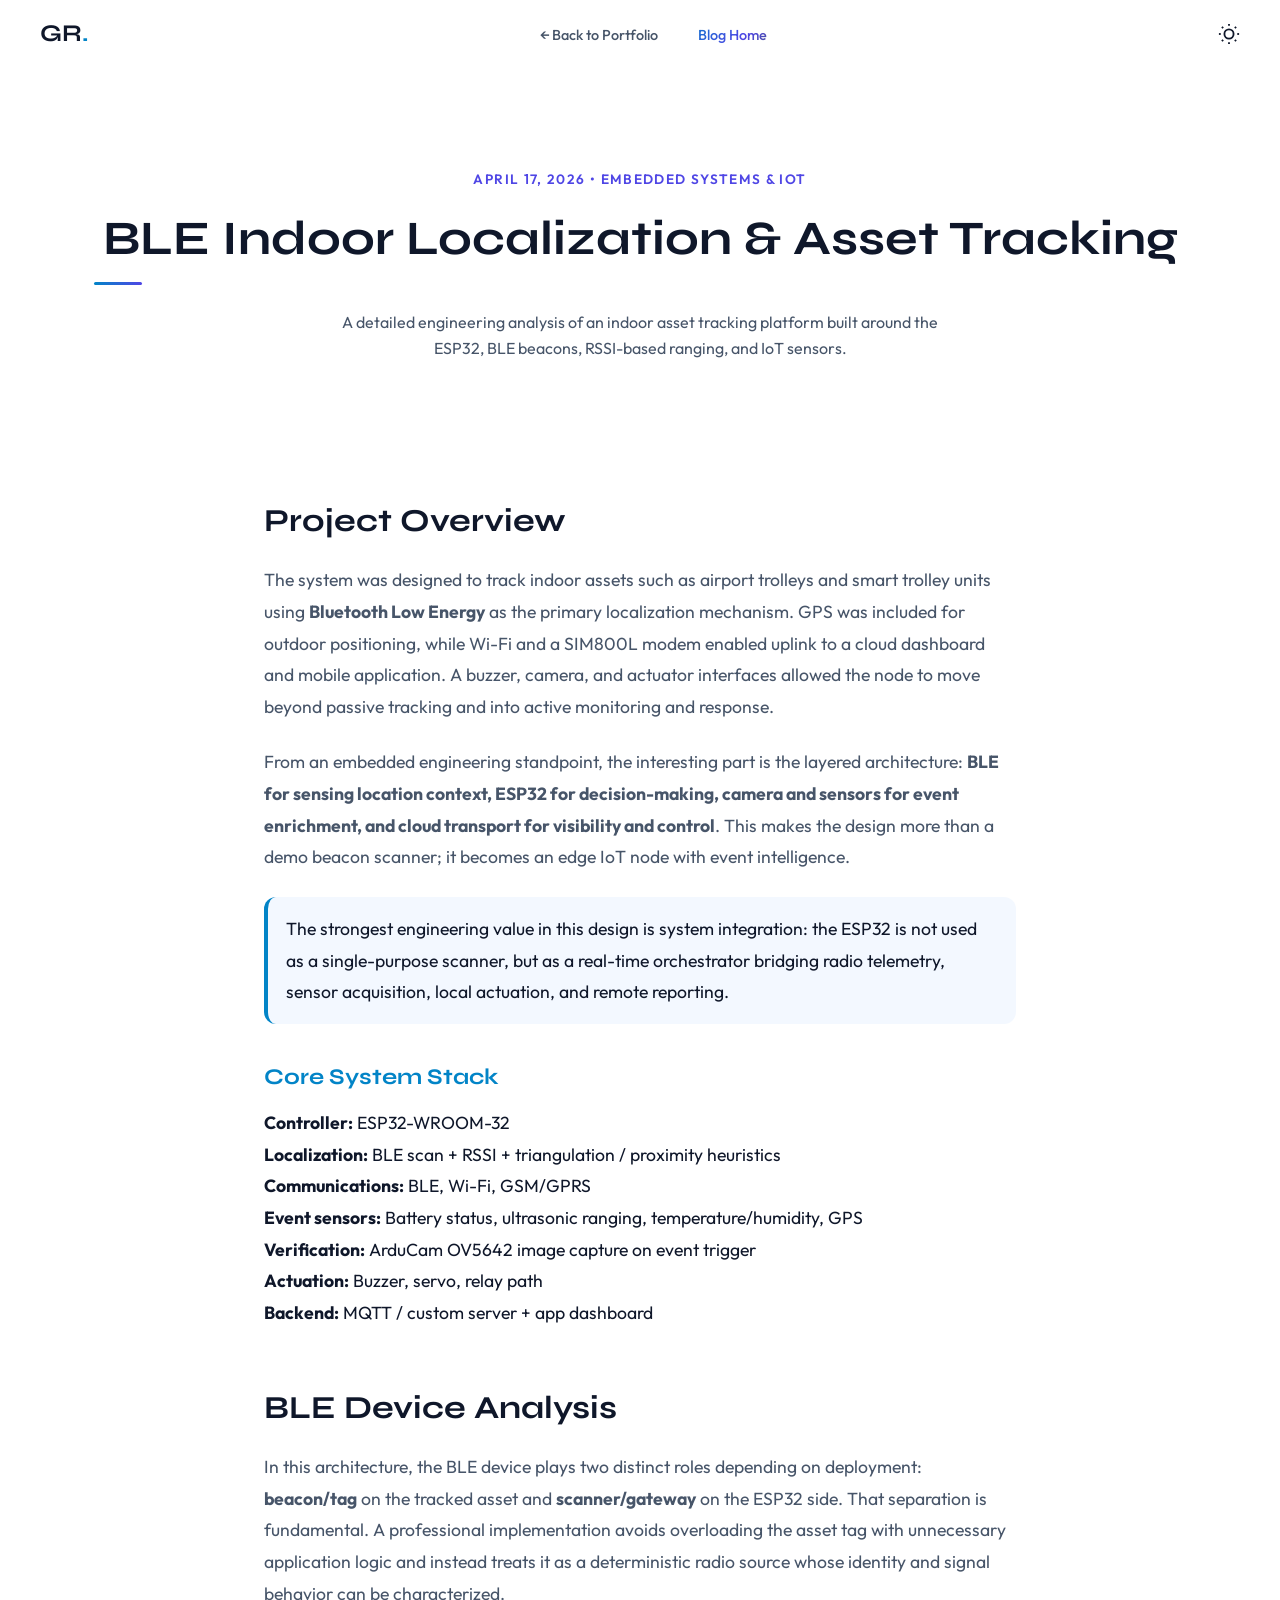
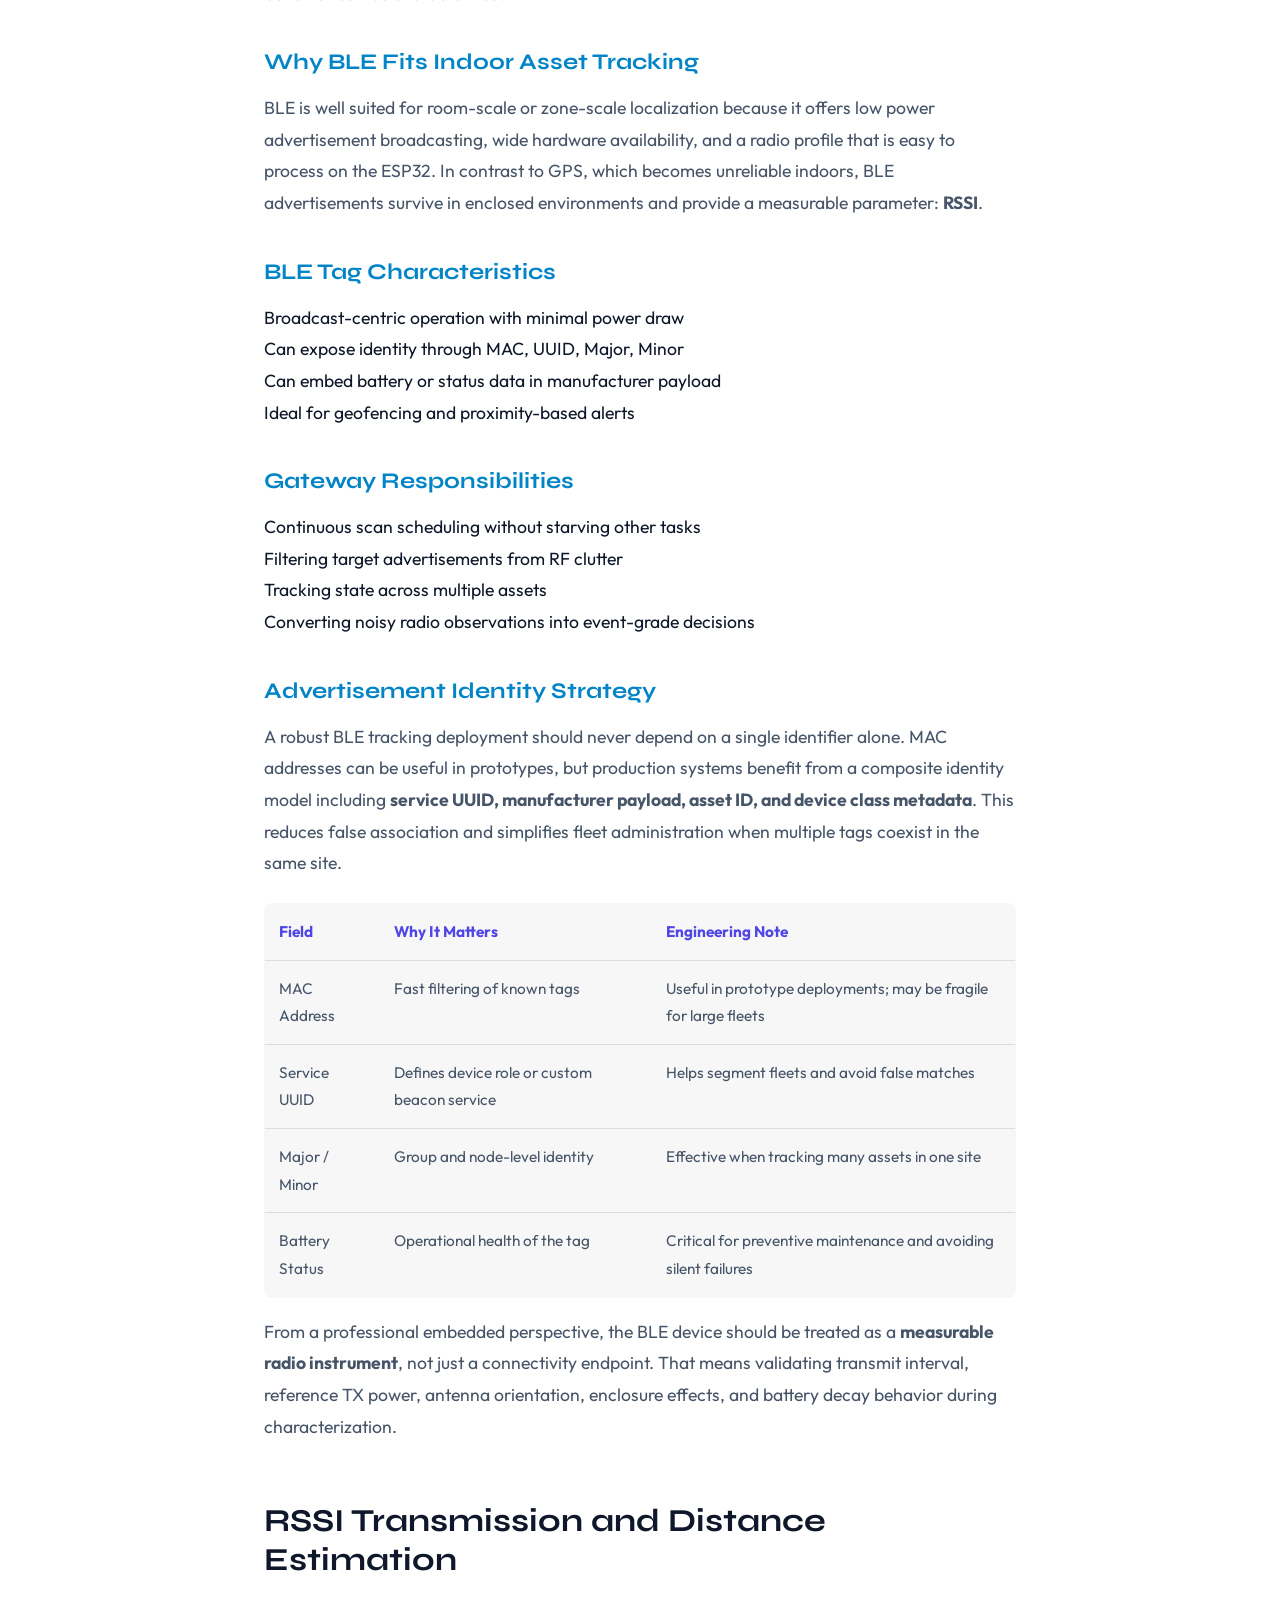
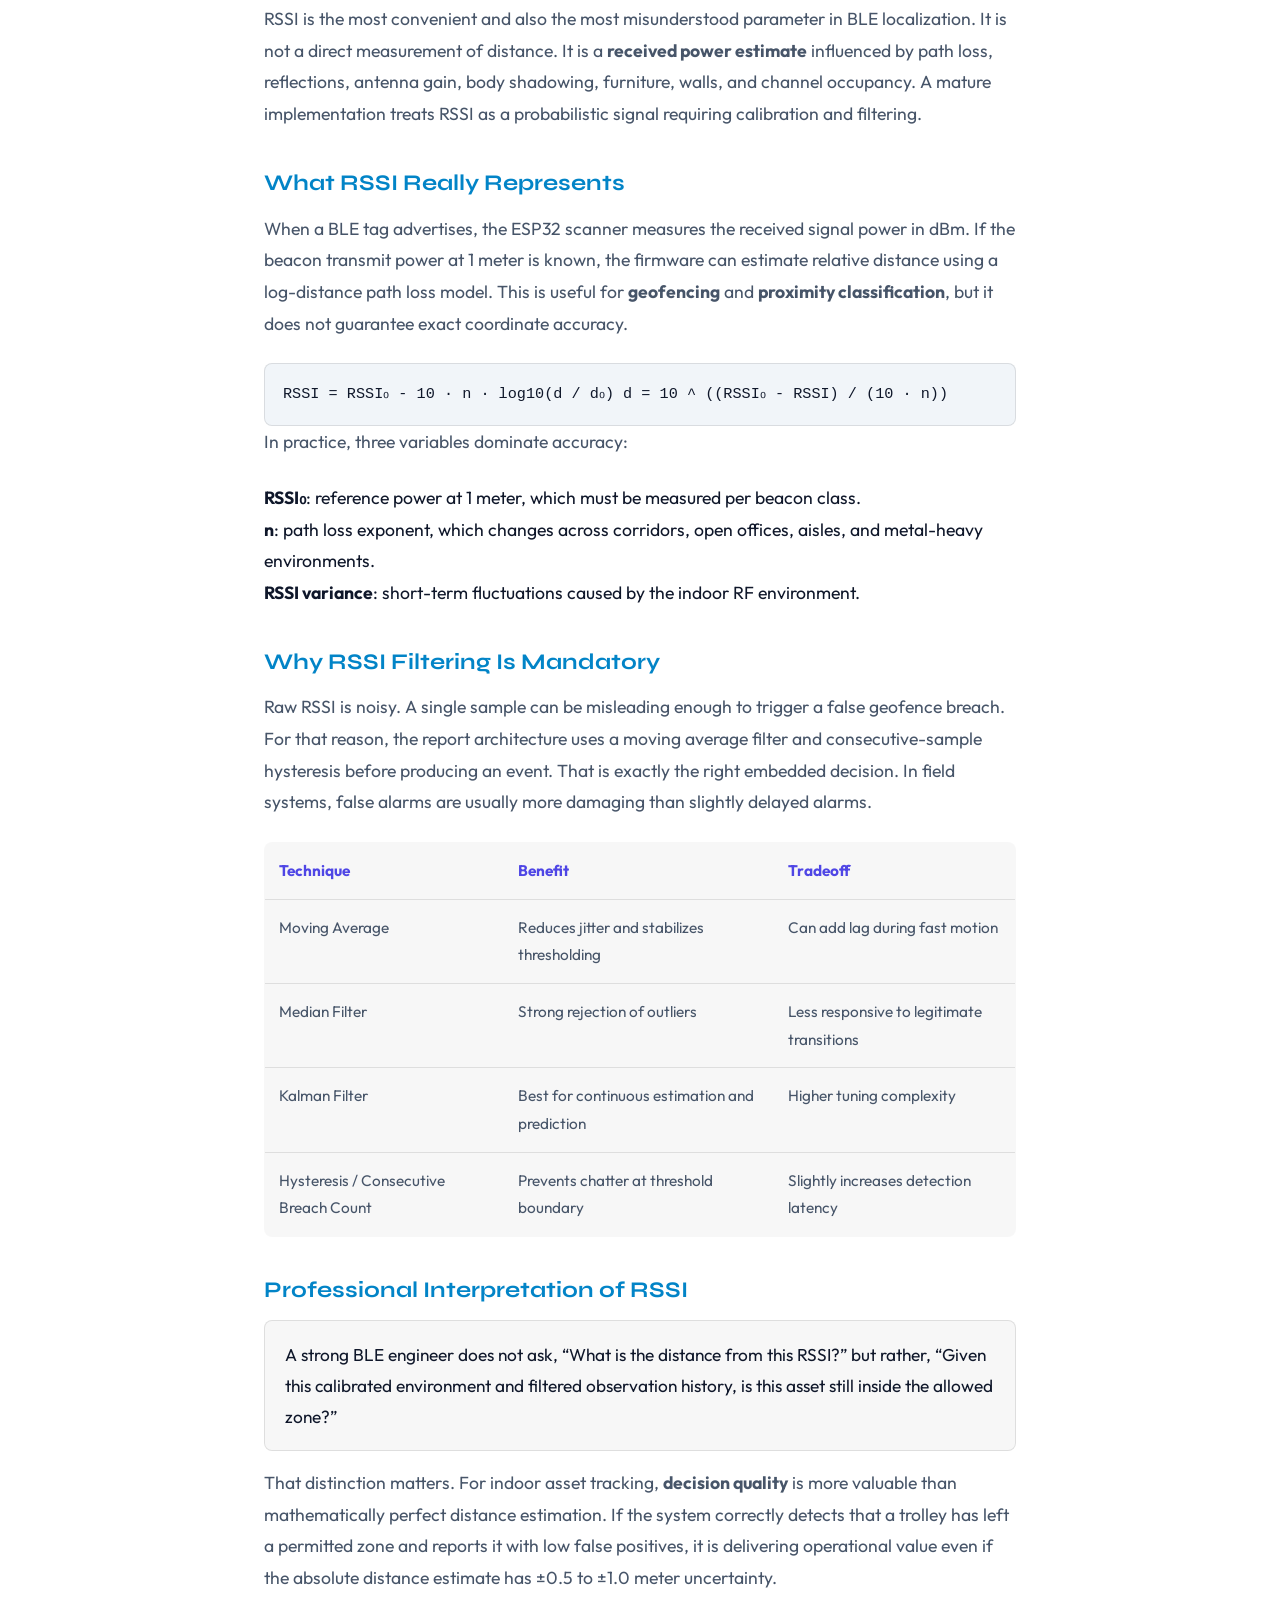
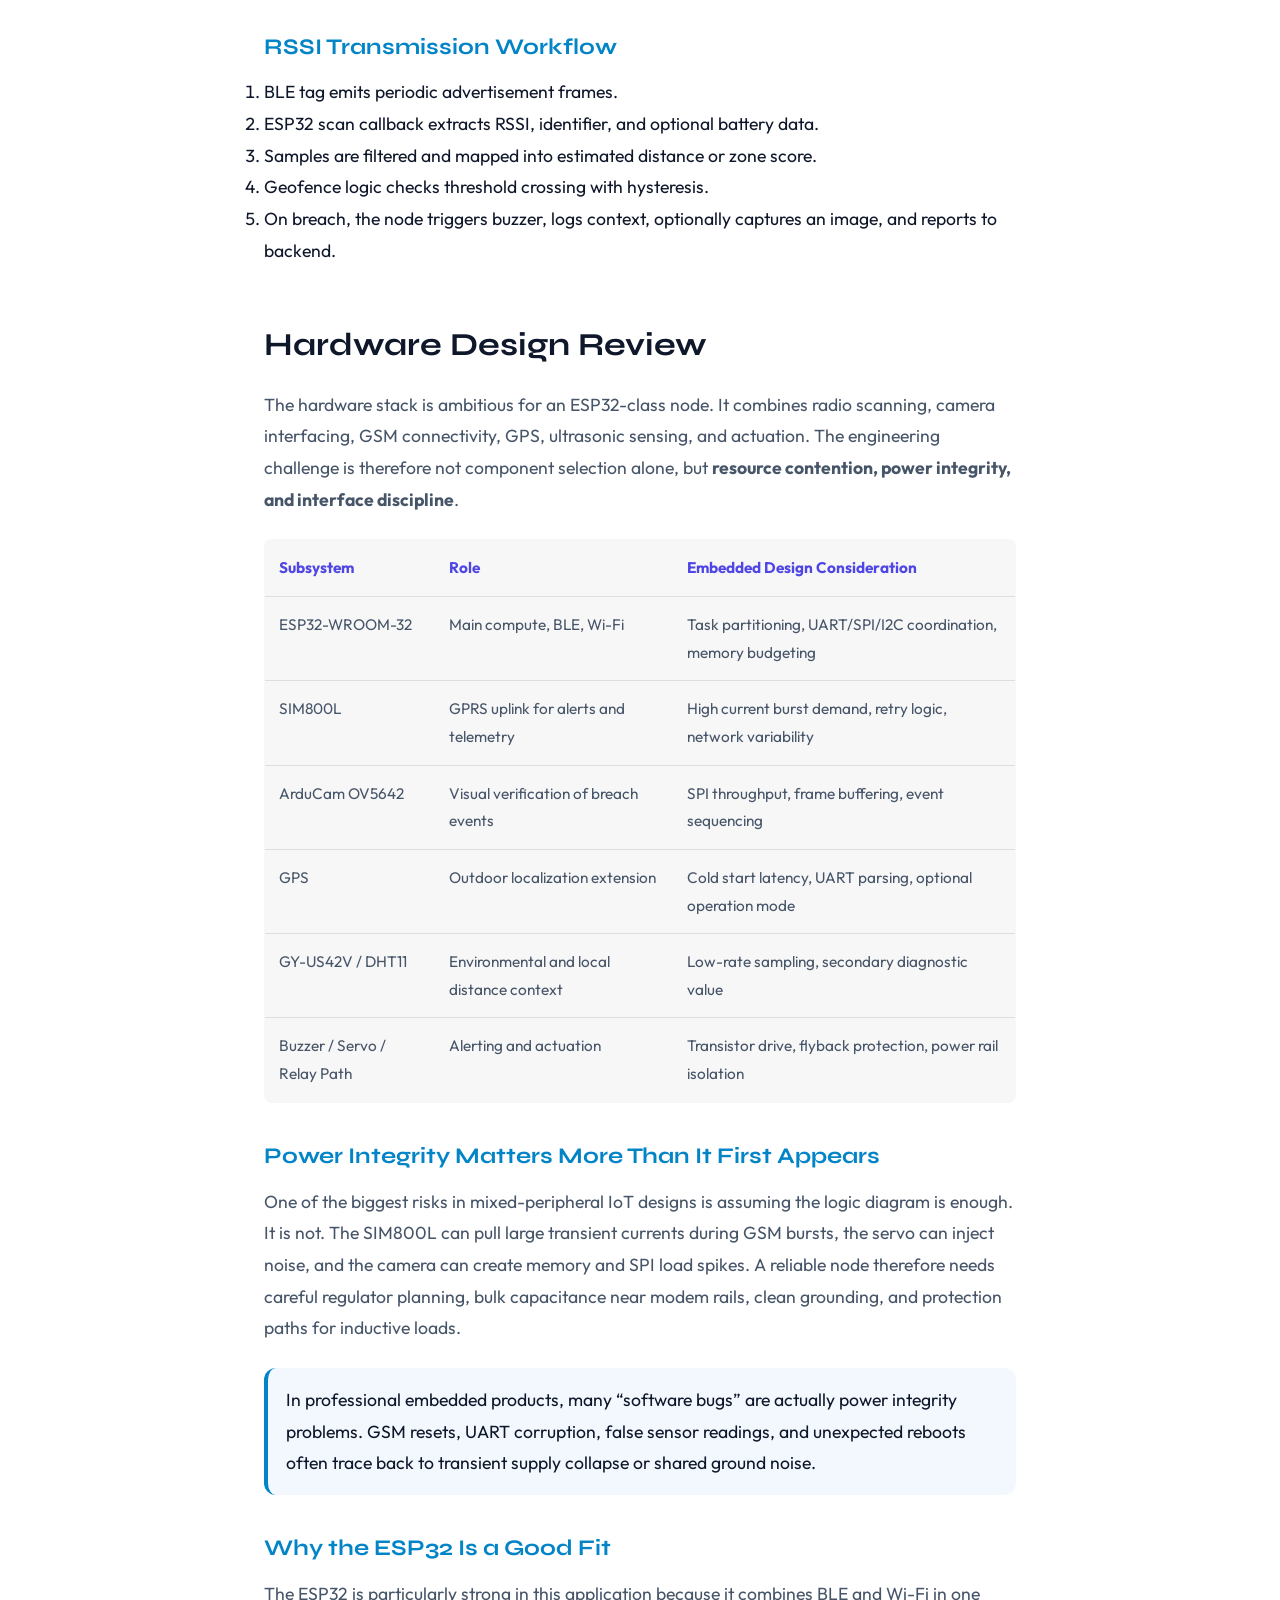
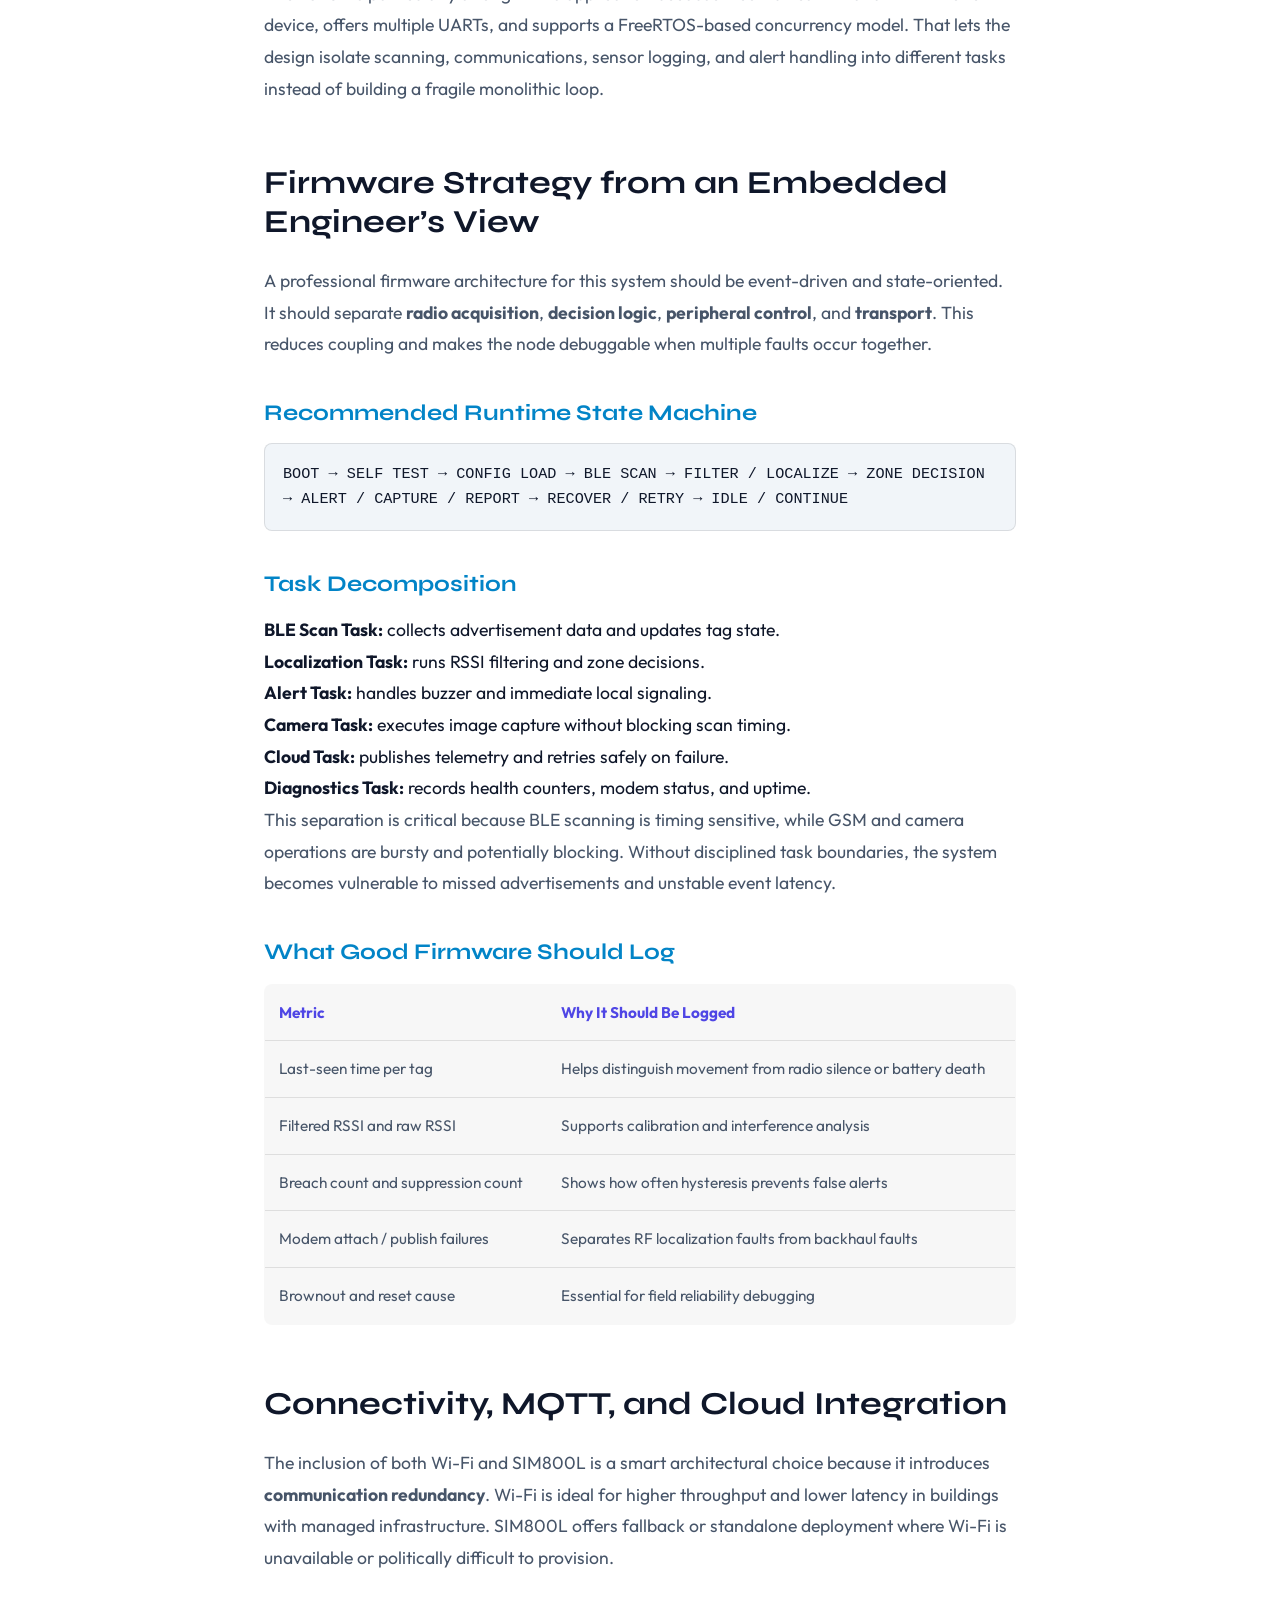
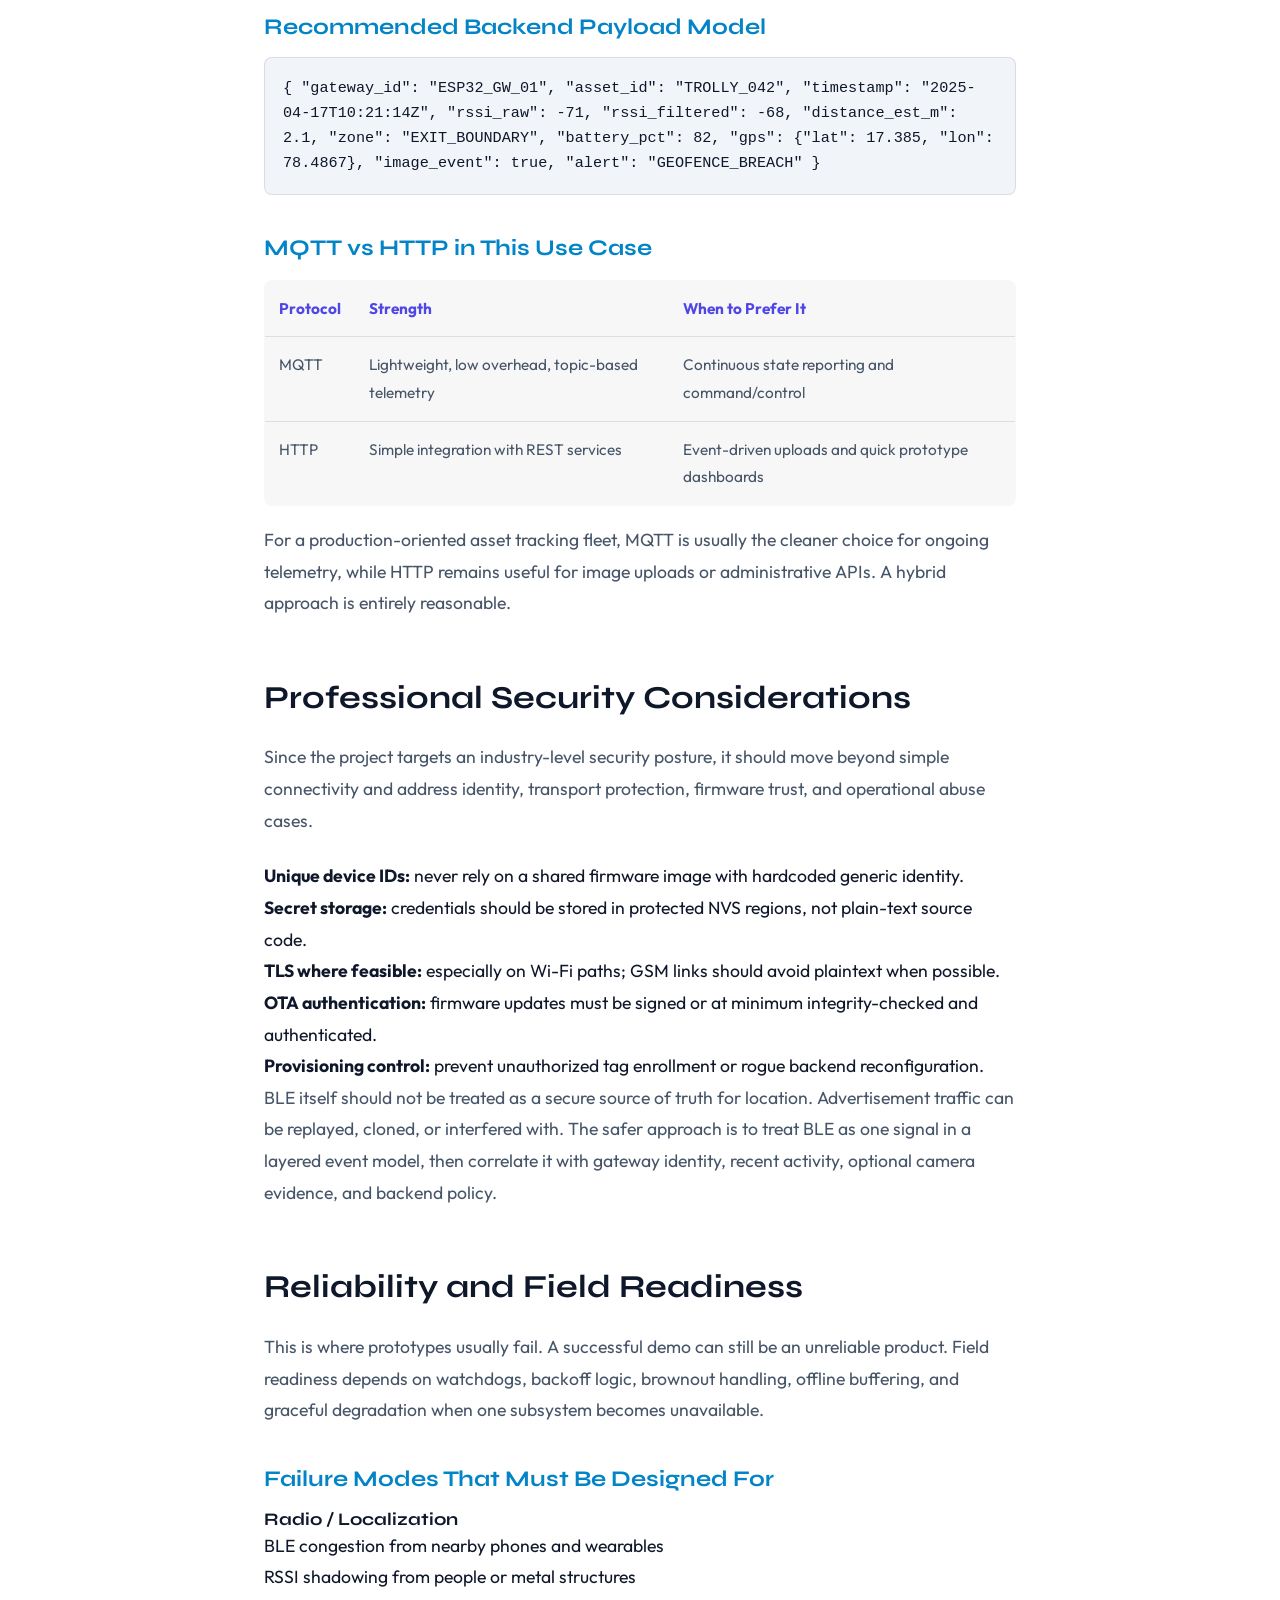
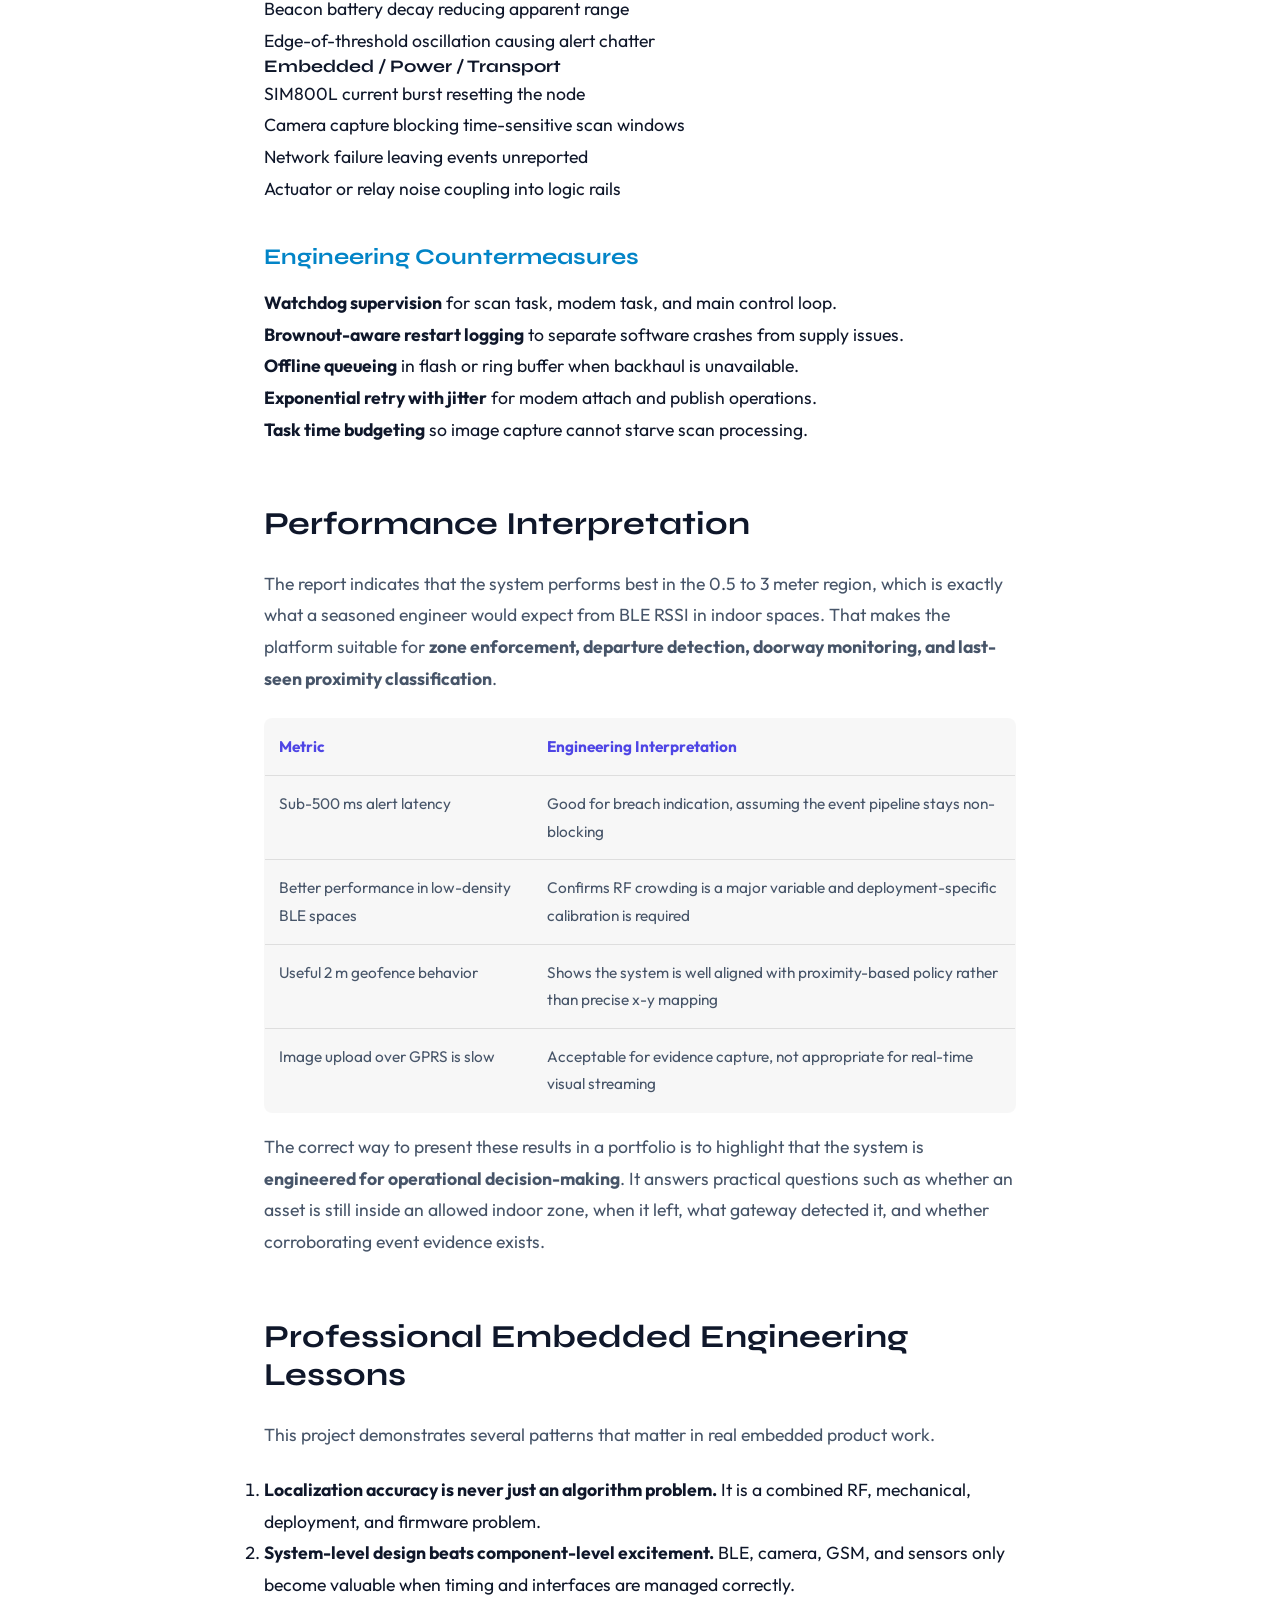
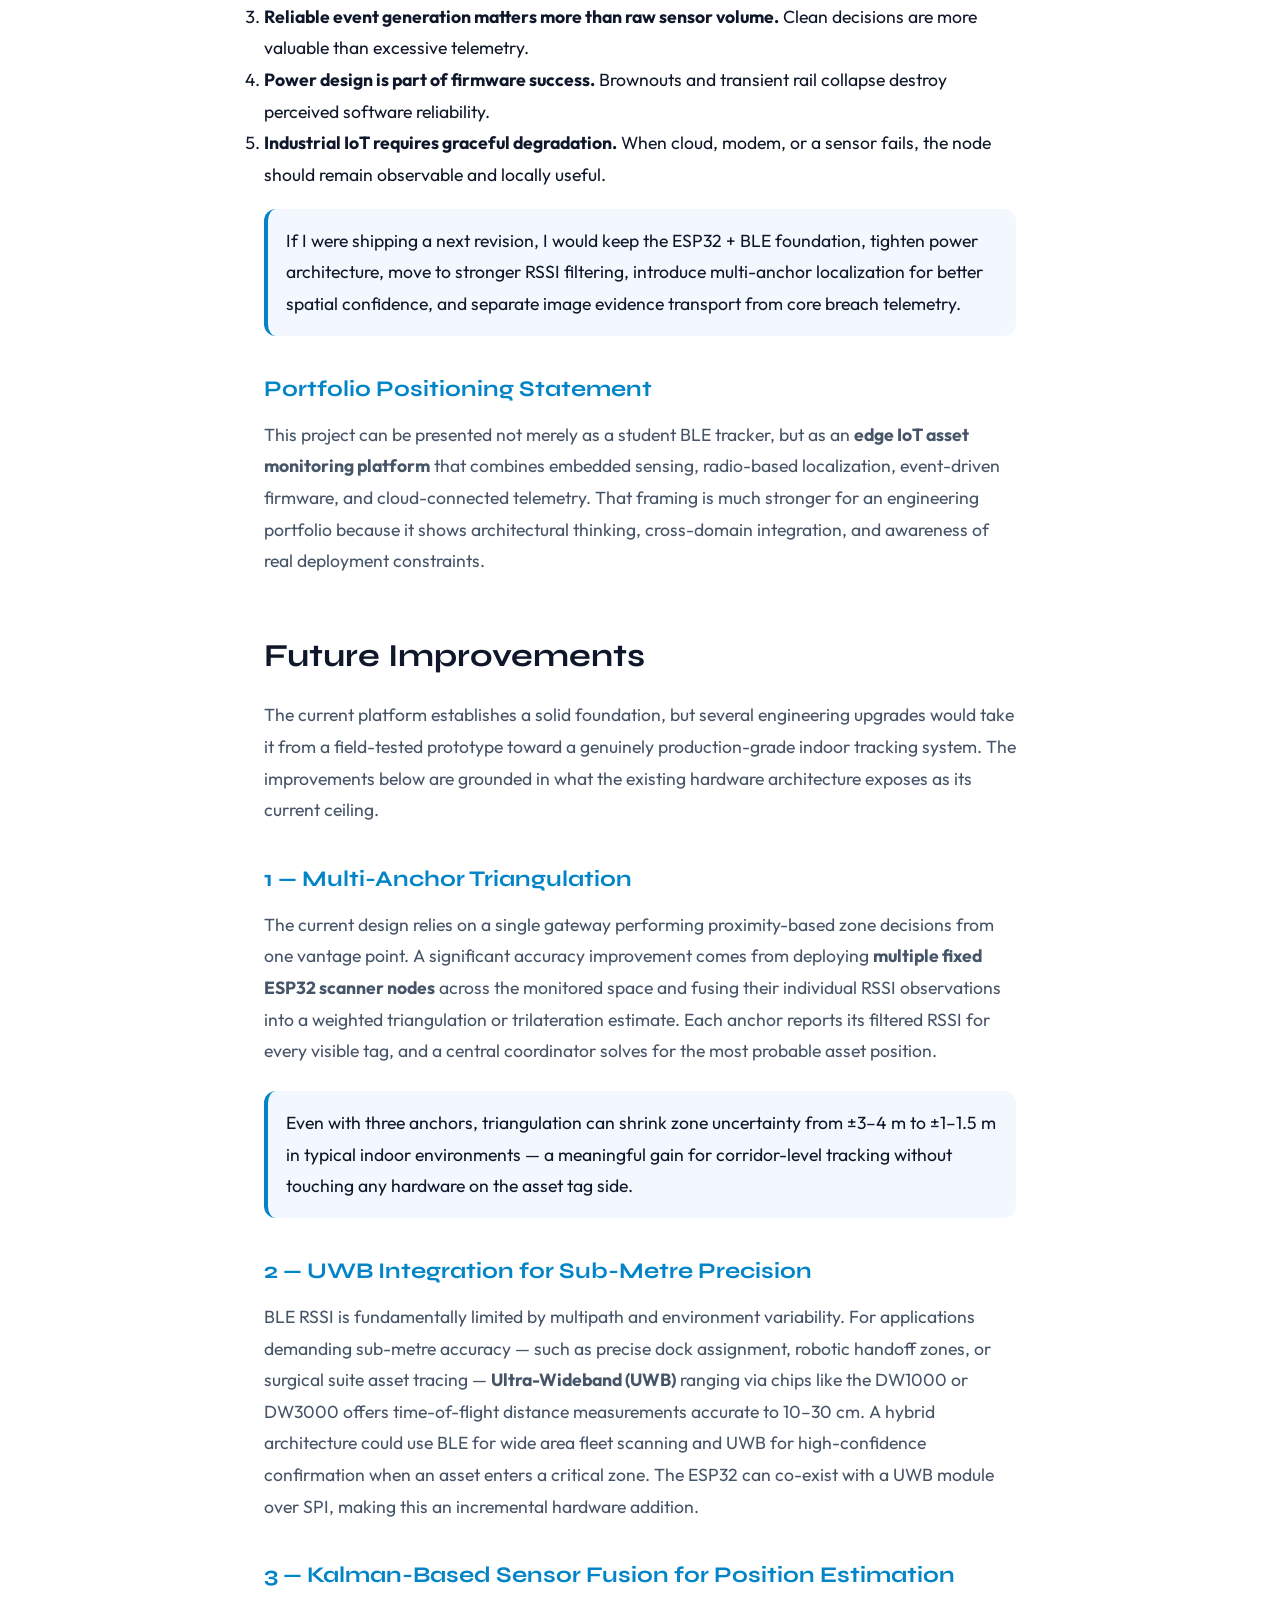
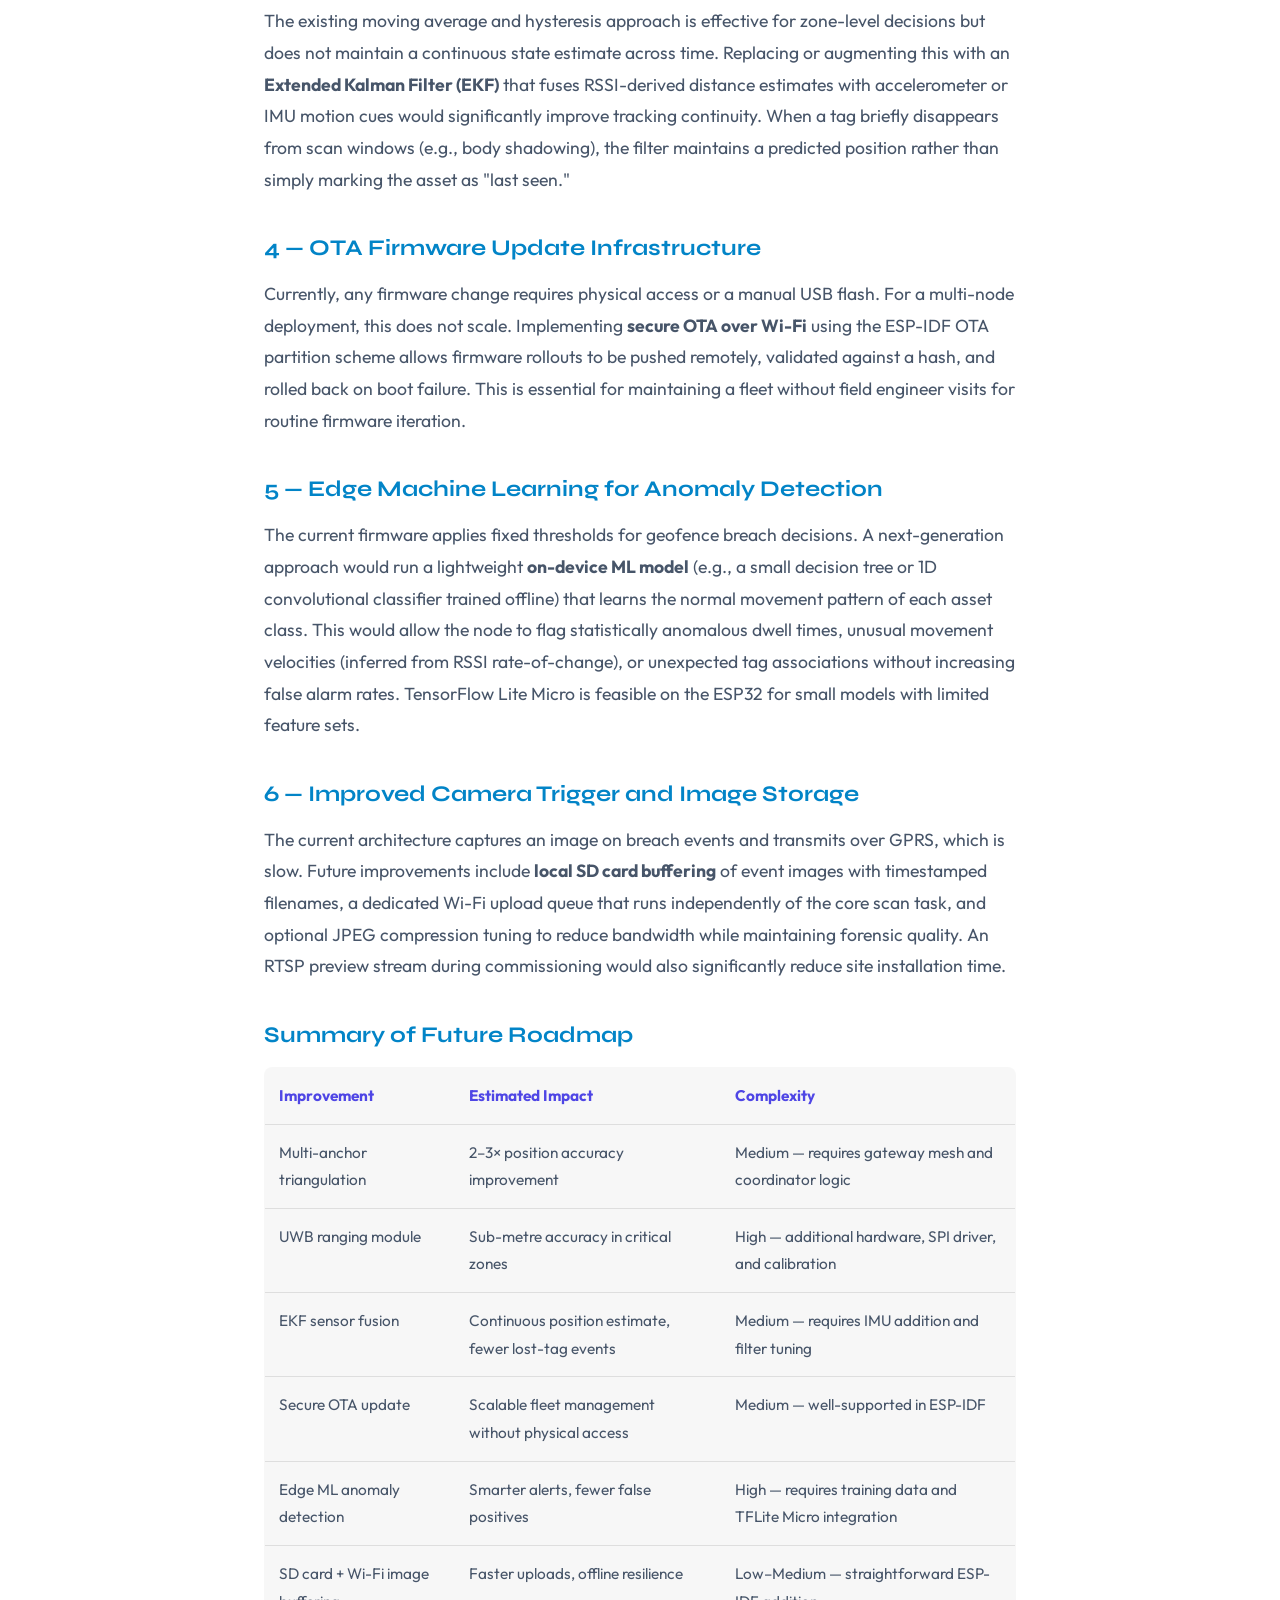
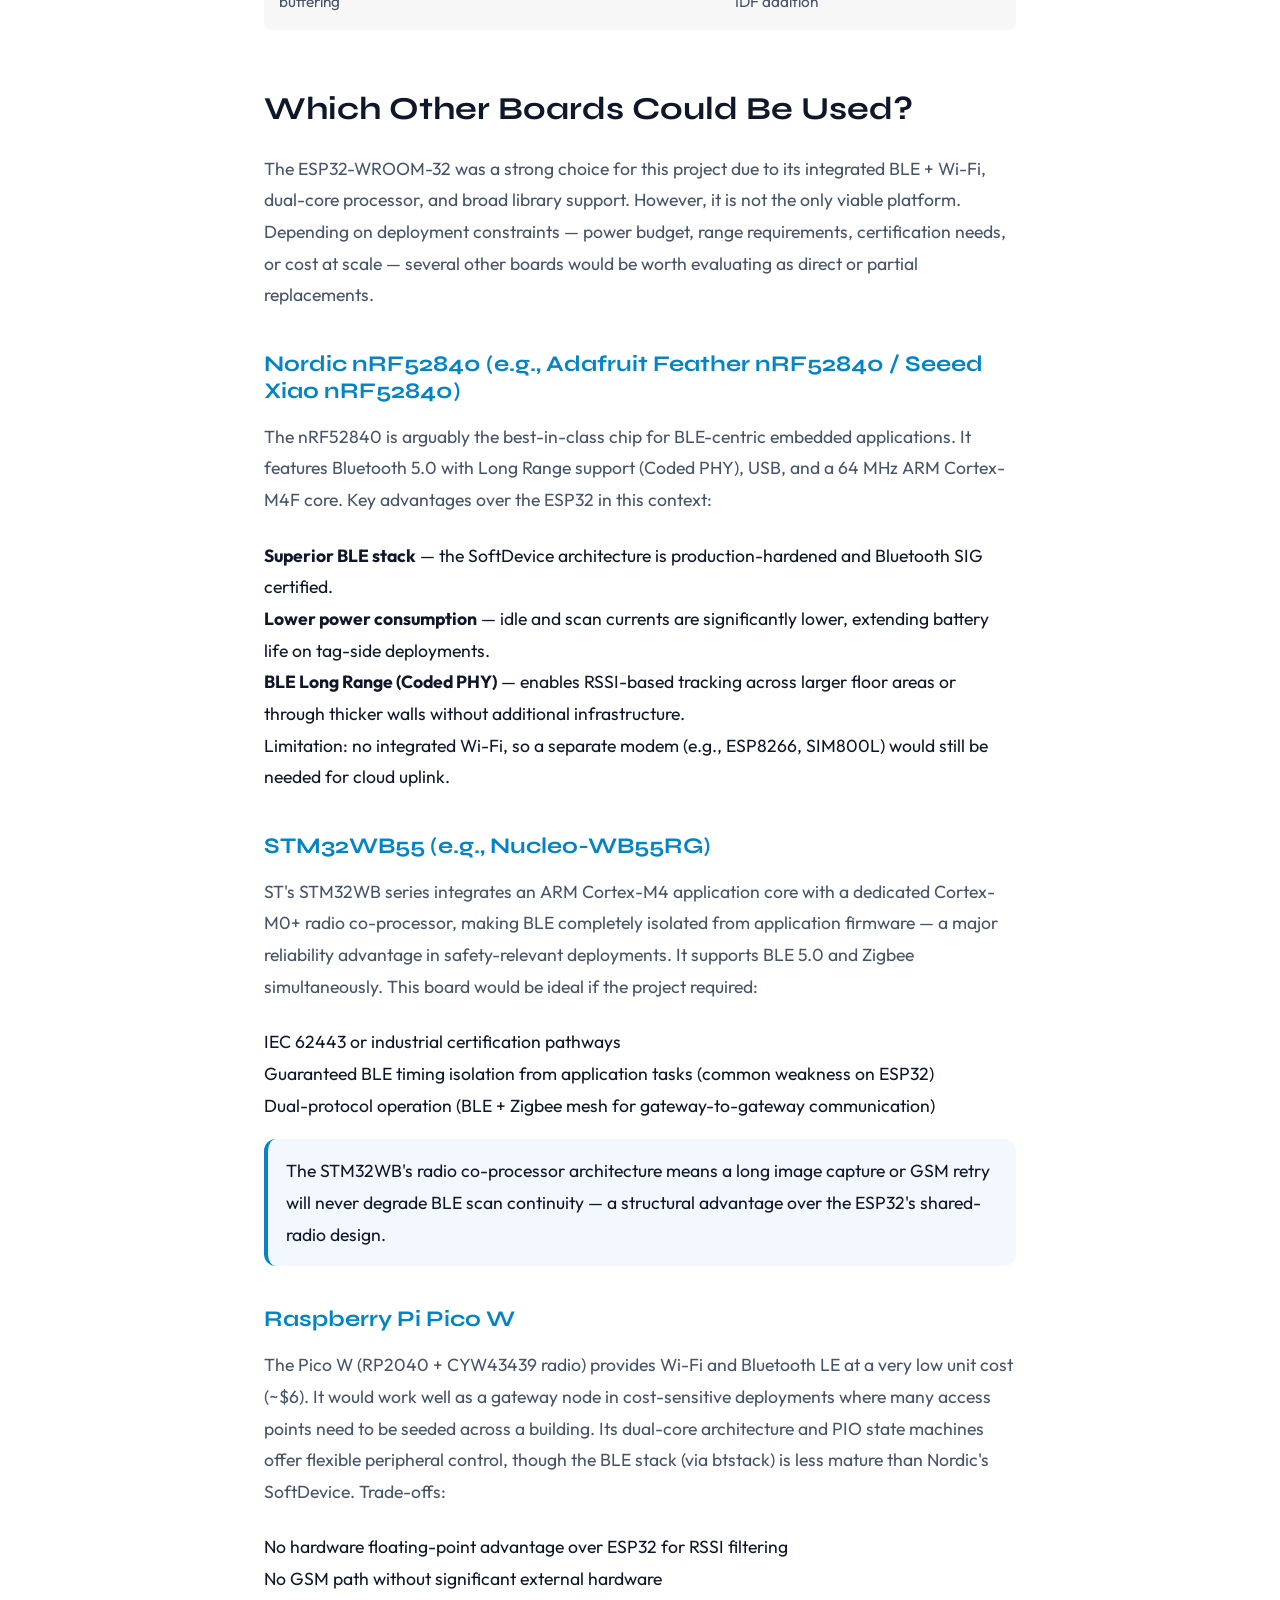
==== commit 65d7f087: "docs: add future improvements and alternative hardware recommendations to ble.html" ====
--- a/ble.html
+++ b/ble.html
@@ -747,6 +747,424 @@
             </p>
         </section>
 
+        <!-- ─── FUTURE IMPROVEMENTS ────────────────────────────── -->
+        <section id="future">
+            <h2>Future Improvements</h2>
+            <p>
+                The current platform establishes a solid foundation, but several engineering upgrades would take it from
+                a field-tested prototype toward a genuinely production-grade indoor tracking system. The improvements
+                below are grounded in what the existing hardware architecture exposes as its current ceiling.
+            </p>
+
+            <h3>1 — Multi-Anchor Triangulation</h3>
+            <p>
+                The current design relies on a single gateway performing proximity-based zone decisions from one vantage
+                point. A significant accuracy improvement comes from deploying <strong>multiple fixed ESP32 scanner
+                nodes</strong> across the monitored space and fusing their individual RSSI observations into a
+                weighted triangulation or trilateration estimate. Each anchor reports its filtered RSSI for every visible
+                tag, and a central coordinator solves for the most probable asset position.
+            </p>
+            <div class="callout">
+                Even with three anchors, triangulation can shrink zone uncertainty from ±3–4 m to ±1–1.5 m in typical
+                indoor environments — a meaningful gain for corridor-level tracking without touching any hardware on the
+                asset tag side.
+            </div>
+
+            <h3>2 — UWB Integration for Sub-Metre Precision</h3>
+            <p>
+                BLE RSSI is fundamentally limited by multipath and environment variability. For applications demanding
+                sub-metre accuracy — such as precise dock assignment, robotic handoff zones, or surgical suite asset
+                tracing — <strong>Ultra-Wideband (UWB)</strong> ranging via chips like the DW1000 or DW3000 offers
+                time-of-flight distance measurements accurate to 10–30 cm. A hybrid architecture could use BLE for wide
+                area fleet scanning and UWB for high-confidence confirmation when an asset enters a critical zone. The
+                ESP32 can co-exist with a UWB module over SPI, making this an incremental hardware addition.
+            </p>
+
+            <h3>3 — Kalman-Based Sensor Fusion for Position Estimation</h3>
+            <p>
+                The existing moving average and hysteresis approach is effective for zone-level decisions but does not
+                maintain a continuous state estimate across time. Replacing or augmenting this with an
+                <strong>Extended Kalman Filter (EKF)</strong> that fuses RSSI-derived distance estimates with
+                accelerometer or IMU motion cues would significantly improve tracking continuity. When a tag briefly
+                disappears from scan windows (e.g., body shadowing), the filter maintains a predicted position rather
+                than simply marking the asset as "last seen."
+            </p>
+
+            <h3>4 — OTA Firmware Update Infrastructure</h3>
+            <p>
+                Currently, any firmware change requires physical access or a manual USB flash. For a multi-node
+                deployment, this does not scale. Implementing <strong>secure OTA over Wi-Fi</strong> using the ESP-IDF
+                OTA partition scheme allows firmware rollouts to be pushed remotely, validated against a hash,
+                and rolled back on boot failure. This is essential for maintaining a fleet without field engineer visits
+                for routine firmware iteration.
+            </p>
+
+            <h3>5 — Edge Machine Learning for Anomaly Detection</h3>
+            <p>
+                The current firmware applies fixed thresholds for geofence breach decisions. A next-generation
+                approach would run a lightweight <strong>on-device ML model</strong> (e.g., a small decision tree or
+                1D convolutional classifier trained offline) that learns the normal movement pattern of each asset class.
+                This would allow the node to flag statistically anomalous dwell times, unusual movement velocities
+                (inferred from RSSI rate-of-change), or unexpected tag associations without increasing false alarm
+                rates. TensorFlow Lite Micro is feasible on the ESP32 for small models with limited feature sets.
+            </p>
+
+            <h3>6 — Improved Camera Trigger and Image Storage</h3>
+            <p>
+                The current architecture captures an image on breach events and transmits over GPRS, which is slow.
+                Future improvements include <strong>local SD card buffering</strong> of event images with timestamped
+                filenames, a dedicated Wi-Fi upload queue that runs independently of the core scan task, and optional
+                JPEG compression tuning to reduce bandwidth while maintaining forensic quality. An RTSP preview stream
+                during commissioning would also significantly reduce site installation time.
+            </p>
+
+            <h3>Summary of Future Roadmap</h3>
+            <table>
+                <thead>
+                    <tr>
+                        <th>Improvement</th>
+                        <th>Estimated Impact</th>
+                        <th>Complexity</th>
+                    </tr>
+                </thead>
+                <tbody>
+                    <tr>
+                        <td>Multi-anchor triangulation</td>
+                        <td>2–3× position accuracy improvement</td>
+                        <td>Medium — requires gateway mesh and coordinator logic</td>
+                    </tr>
+                    <tr>
+                        <td>UWB ranging module</td>
+                        <td>Sub-metre accuracy in critical zones</td>
+                        <td>High — additional hardware, SPI driver, and calibration</td>
+                    </tr>
+                    <tr>
+                        <td>EKF sensor fusion</td>
+                        <td>Continuous position estimate, fewer lost-tag events</td>
+                        <td>Medium — requires IMU addition and filter tuning</td>
+                    </tr>
+                    <tr>
+                        <td>Secure OTA update</td>
+                        <td>Scalable fleet management without physical access</td>
+                        <td>Medium — well-supported in ESP-IDF</td>
+                    </tr>
+                    <tr>
+                        <td>Edge ML anomaly detection</td>
+                        <td>Smarter alerts, fewer false positives</td>
+                        <td>High — requires training data and TFLite Micro integration</td>
+                    </tr>
+                    <tr>
+                        <td>SD card + Wi-Fi image buffering</td>
+                        <td>Faster uploads, offline resilience</td>
+                        <td>Low–Medium — straightforward ESP-IDF addition</td>
+                    </tr>
+                </tbody>
+            </table>
+        </section>
+
+        <!-- ─── ALTERNATIVE BOARDS ────────────────────────────── -->
+        <section id="alt-boards">
+            <h2>Which Other Boards Could Be Used?</h2>
+            <p>
+                The ESP32-WROOM-32 was a strong choice for this project due to its integrated BLE + Wi-Fi, dual-core
+                processor, and broad library support. However, it is not the only viable platform. Depending on
+                deployment constraints — power budget, range requirements, certification needs, or cost at scale —
+                several other boards would be worth evaluating as direct or partial replacements.
+            </p>
+
+            <h3>Nordic nRF52840 (e.g., Adafruit Feather nRF52840 / Seeed Xiao nRF52840)</h3>
+            <p>
+                The nRF52840 is arguably the best-in-class chip for BLE-centric embedded applications. It features
+                Bluetooth 5.0 with Long Range support (Coded PHY), USB, and a 64 MHz ARM Cortex-M4F core. Key
+                advantages over the ESP32 in this context:
+            </p>
+            <ul>
+                <li><strong>Superior BLE stack</strong> — the SoftDevice architecture is production-hardened and
+                    Bluetooth SIG certified.</li>
+                <li><strong>Lower power consumption</strong> — idle and scan currents are significantly lower, extending
+                    battery life on tag-side deployments.</li>
+                <li><strong>BLE Long Range (Coded PHY)</strong> — enables RSSI-based tracking across larger floor areas
+                    or through thicker walls without additional infrastructure.</li>
+                <li>Limitation: no integrated Wi-Fi, so a separate modem (e.g., ESP8266, SIM800L) would still be needed
+                    for cloud uplink.</li>
+            </ul>
+
+            <h3>STM32WB55 (e.g., Nucleo-WB55RG)</h3>
+            <p>
+                ST's STM32WB series integrates an ARM Cortex-M4 application core with a dedicated Cortex-M0+ radio
+                co-processor, making BLE completely isolated from application firmware — a major reliability advantage
+                in safety-relevant deployments. It supports BLE 5.0 and Zigbee simultaneously. This board would be
+                ideal if the project required:
+            </p>
+            <ul>
+                <li>IEC 62443 or industrial certification pathways</li>
+                <li>Guaranteed BLE timing isolation from application tasks (common weakness on ESP32)</li>
+                <li>Dual-protocol operation (BLE + Zigbee mesh for gateway-to-gateway communication)</li>
+            </ul>
+            <div class="callout">
+                The STM32WB's radio co-processor architecture means a long image capture or GSM retry will never
+                degrade BLE scan continuity — a structural advantage over the ESP32's shared-radio design.
+            </div>
+
+            <h3>Raspberry Pi Pico W</h3>
+            <p>
+                The Pico W (RP2040 + CYW43439 radio) provides Wi-Fi and Bluetooth LE at a very low unit cost
+                (~$6). It would work well as a gateway node in cost-sensitive deployments where many access
+                points need to be seeded across a building. Its dual-core architecture and PIO state machines offer
+                flexible peripheral control, though the BLE stack (via btstack) is less mature than Nordic's SoftDevice.
+                Trade-offs:
+            </p>
+            <ul>
+                <li>No hardware floating-point advantage over ESP32 for RSSI filtering</li>
+                <li>No GSM path without significant external hardware</li>
+                <li>Excellent for pure Wi-Fi gateway roles or low-cost anchor nodes</li>
+            </ul>
+
+            <h3>Nordic Thingy:53</h3>
+            <p>
+                The Thingy:53 (nRF5340-based) is a ready-made IoT prototyping platform with BLE, sensors, and a rechargeable
+                battery already integrated. For rapid prototyping of multi-anchor setups, it eliminates most hardware
+                integration effort and allows immediate focus on firmware and localization algorithms. The nRF5340 also
+                adds a security domain and supports Matter protocol, opening paths toward future smart-building
+                interoperability.
+            </p>
+
+            <h3>Arduino Nano 33 BLE Sense</h3>
+            <p>
+                The Nano 33 BLE Sense (nRF52840-based) includes an onboard IMU, temperature/humidity sensor, and
+                microphone — making it particularly attractive for edge ML integration. If the future improvement
+                roadmap includes on-device anomaly detection using motion cues, this board provides the sensor
+                richness needed without external wiring. It is, however, limited to BLE-only uplink (no Wi-Fi or GSM),
+                so it fits better as an enhanced asset tag than as a gateway replacement.
+            </p>
+
+            <table>
+                <thead>
+                    <tr>
+                        <th>Board</th>
+                        <th>BLE Version</th>
+                        <th>Wi-Fi</th>
+                        <th>Best Fit Role</th>
+                        <th>Key Trade-off vs ESP32</th>
+                    </tr>
+                </thead>
+                <tbody>
+                    <tr>
+                        <td>ESP32-WROOM-32</td>
+                        <td>BLE 4.2</td>
+                        <td>✓</td>
+                        <td>All-in-one gateway</td>
+                        <td>Baseline — used in this project</td>
+                    </tr>
+                    <tr>
+                        <td>nRF52840</td>
+                        <td>BLE 5.0 + LR</td>
+                        <td>✗</td>
+                        <td>Tag or BLE-only scanner</td>
+                        <td>Better BLE, lower power, no integrated Wi-Fi</td>
+                    </tr>
+                    <tr>
+                        <td>STM32WB55</td>
+                        <td>BLE 5.0 + Zigbee</td>
+                        <td>✗</td>
+                        <td>Industrial gateway</td>
+                        <td>Isolated radio co-processor, certification-ready</td>
+                    </tr>
+                    <tr>
+                        <td>Raspberry Pi Pico W</td>
+                        <td>BLE 5.2</td>
+                        <td>✓</td>
+                        <td>Low-cost anchor node</td>
+                        <td>Cheaper, mature PIO, less mature BLE stack</td>
+                    </tr>
+                    <tr>
+                        <td>Nordic Thingy:53</td>
+                        <td>BLE 5.4</td>
+                        <td>✗</td>
+                        <td>Rapid prototype / multi-anchor</td>
+                        <td>All sensors integrated, nRF5340 dual-core</td>
+                    </tr>
+                    <tr>
+                        <td>Arduino Nano 33 BLE Sense</td>
+                        <td>BLE 5.0</td>
+                        <td>✗</td>
+                        <td>Smart tag with edge ML</td>
+                        <td>Rich onboard sensors, ideal for ML-augmented tags</td>
+                    </tr>
+                </tbody>
+            </table>
+        </section>
+
+        <!-- ─── OPTIMIZATION STRATEGIES ──────────────────────── -->
+        <section id="optimization">
+            <h2>How the System Can Be Optimized</h2>
+            <p>
+                Optimization in an embedded IoT system is multi-dimensional. It is not only about faster code — it
+                encompasses <strong>RF decision quality, firmware efficiency, power management, and fleet-level
+                reliability</strong>. The improvements below directly address the known constraints of the current
+                design.
+            </p>
+
+            <h3>RSSI Pipeline Optimization</h3>
+            <p>
+                The single biggest accuracy lever available without hardware changes is the RSSI signal chain. The
+                following optimizations can be applied entirely in firmware:
+            </p>
+            <ul>
+                <li>
+                    <strong>Per-environment path loss calibration:</strong> The path loss exponent <em>n</em> is
+                    currently assumed fixed. Running a short calibration routine at deployment time — placing a tag at
+                    known distances and recording RSSI — allows the firmware to store an environment-specific <em>n</em>
+                    value in NVS, immediately improving distance estimate accuracy.
+                </li>
+                <li>
+                    <strong>Exponential Moving Average (EMA) instead of simple moving average:</strong> EMA weights
+                    recent samples more heavily, giving a faster response to genuine proximity changes while still
+                    suppressing short-duration spikes. The smoothing factor α can be tuned per deployment density.
+                </li>
+                <li>
+                    <strong>Adaptive hysteresis based on RSSI variance:</strong> Instead of a fixed breach count
+                    threshold, calculate the rolling standard deviation of RSSI and dynamically tighten or relax the
+                    hysteresis window. In noisy RF environments, the threshold automatically becomes more conservative,
+                    reducing false alerts without manual re-tuning.
+                </li>
+            </ul>
+
+            <div class="code">// Adaptive EMA in firmware
+alpha = 0.3f; // tune based on scan interval vs motion speed
+rssi_filtered = alpha * rssi_raw + (1.0f - alpha) * rssi_filtered_prev;
+
+// Adaptive hysteresis
+rssi_variance = compute_rolling_variance(rssi_history, WINDOW_SIZE);
+breach_threshold = (rssi_variance > HIGH_NOISE_LEVEL) ? 5 : 3;</div>
+
+            <h3>Firmware and Task Optimization</h3>
+            <ul>
+                <li>
+                    <strong>Pinning BLE scan task to Core 0:</strong> The ESP32 dual-core architecture allows the
+                    BLE scan callback and RSSI filter to run exclusively on Core 0, while all blocking operations
+                    (GSM, camera, sensor reads) execute on Core 1. This eliminates the most common source of
+                    advertisement miss-rate spikes in busy firmware.
+                </li>
+                <li>
+                    <strong>DMA-backed SPI for ArduCam:</strong> Camera data transfer currently competes for CPU time.
+                    Using DMA transactions for SPI frame reads frees Core 1 to handle modem retry logic during image
+                    capture.
+                </li>
+                <li>
+                    <strong>Event-driven UART parsing for SIM800L:</strong> Rather than polling the modem UART in a
+                    tight loop, register a UART event queue interrupt handler. This reduces CPU load during idle network
+                    periods and makes the response parsing deterministic.
+                </li>
+                <li>
+                    <strong>Flash-backed circular buffer for offline events:</strong> Use a pre-allocated NVS or
+                    SPIFFS region as a ring buffer. When MQTT publish fails, the event is written to flash rather than
+                    dropped. On reconnect, the buffer drains in order, ensuring zero event loss without RAM overflow.
+                </li>
+            </ul>
+
+            <h3>Power Optimization</h3>
+            <p>
+                For battery-operated or solar-assisted gateway deployments, power consumption directly impacts autonomy.
+                Several strategies apply without compromising scanning reliability:
+            </p>
+            <ul>
+                <li>
+                    <strong>Duty-cycled BLE scanning:</strong> Instead of continuous scanning, schedule BLE scan windows
+                    (e.g., 300 ms scan / 200 ms off). Most BLE beacons advertise every 100–300 ms, so a 300 ms scan
+                    window captures almost all packets while cutting radio idle power significantly.
+                </li>
+                <li>
+                    <strong>Modem power gating:</strong> The SIM800L draws significant idle current even when not
+                    transmitting. A transistor-controlled power rail allows the ESP32 to power-cycle the modem between
+                    report intervals, reducing average current by 30–50 mA in quiet periods.
+                </li>
+                <li>
+                    <strong>Light sleep between scan cycles:</strong> ESP32 light sleep mode (with BLE wakeup source)
+                    reduces CPU and radio idle power to ~0.8 mA from the active ~80–160 mA draw. This is compatible
+                    with FreeRTOS task-based architectures if the scan task uses tickless idle correctly.
+                </li>
+                <li>
+                    <strong>Sensor polling on demand:</strong> Environmental sensors (DHT11, GY-US42V) should only be
+                    sampled when an event is already in progress, not on a constant timer. This reduces I2C/one-wire
+                    transactions and associated power draw during quiet periods.
+                </li>
+            </ul>
+
+            <table>
+                <thead>
+                    <tr>
+                        <th>Optimization</th>
+                        <th>Target Metric</th>
+                        <th>Expected Gain</th>
+                    </tr>
+                </thead>
+                <tbody>
+                    <tr>
+                        <td>EMA + adaptive hysteresis</td>
+                        <td>False alert rate</td>
+                        <td>30–50% reduction in false geofence triggers</td>
+                    </tr>
+                    <tr>
+                        <td>Core pinning (BLE → Core 0)</td>
+                        <td>Advertisement miss rate</td>
+                        <td>Near-zero misses during camera/modem bursts</td>
+                    </tr>
+                    <tr>
+                        <td>DMA SPI for camera</td>
+                        <td>CPU load during image capture</td>
+                        <td>~40% reduction in Core 1 utilization</td>
+                    </tr>
+                    <tr>
+                        <td>Duty-cycled BLE scan</td>
+                        <td>Radio idle power</td>
+                        <td>~25–35% reduction in average draw</td>
+                    </tr>
+                    <tr>
+                        <td>Modem power gating</td>
+                        <td>SIM800L idle current</td>
+                        <td>30–50 mA savings between report intervals</td>
+                    </tr>
+                    <tr>
+                        <td>Flash event ring buffer</td>
+                        <td>Event loss on connectivity failure</td>
+                        <td>Zero event drop for outages up to buffer capacity</td>
+                    </tr>
+                </tbody>
+            </table>
+
+            <h3>Fleet-Scale Optimization</h3>
+            <p>
+                When the system expands from a single gateway to a multi-node deployment covering an entire floor
+                or building, the following architectural optimizations become critical:
+            </p>
+            <ul>
+                <li>
+                    <strong>MQTT topic hierarchy:</strong> Adopt a structured topic schema like
+                    <code>ble/site/&lt;gateway_id&gt;/&lt;asset_id&gt;</code> with retained messages for last-known
+                    state. This allows a central subscriber to reconstruct complete asset state from any reconnect
+                    without querying a database.
+                </li>
+                <li>
+                    <strong>Gateway clock synchronization (NTP):</strong> Multi-gateway time correlation is critical
+                    for triangulation and event ordering. Ensure every node syncs to NTP on Wi-Fi connect and stamps
+                    events with UTC milliseconds.
+                </li>
+                <li>
+                    <strong>Centralized RSSI fusion service:</strong> A lightweight Python or Node.js service subscribing
+                    to all gateway MQTT feeds can aggregate simultaneous RSSI observations for the same tag and solve a
+                    weighted least-squares position estimate in real time — the backbone of any serious multi-anchor
+                    localization system.
+                </li>
+                <li>
+                    <strong>Commissioning mode:</strong> Add a hardware-triggered or MQTT-triggered scan mode that
+                    sweeps all channels at maximum sensitivity, logs beacon UUIDs and RSSI distributions to flash or
+                    serial, and streams the data to a commissioning laptop. This dramatically reduces site setup time
+                    versus manually configuring each node.
+                </li>
+            </ul>
+        </section>
+
         <!-- ─── FOOTER ───────────────────────────────────────────── -->
         <footer>
           <div class="container">
